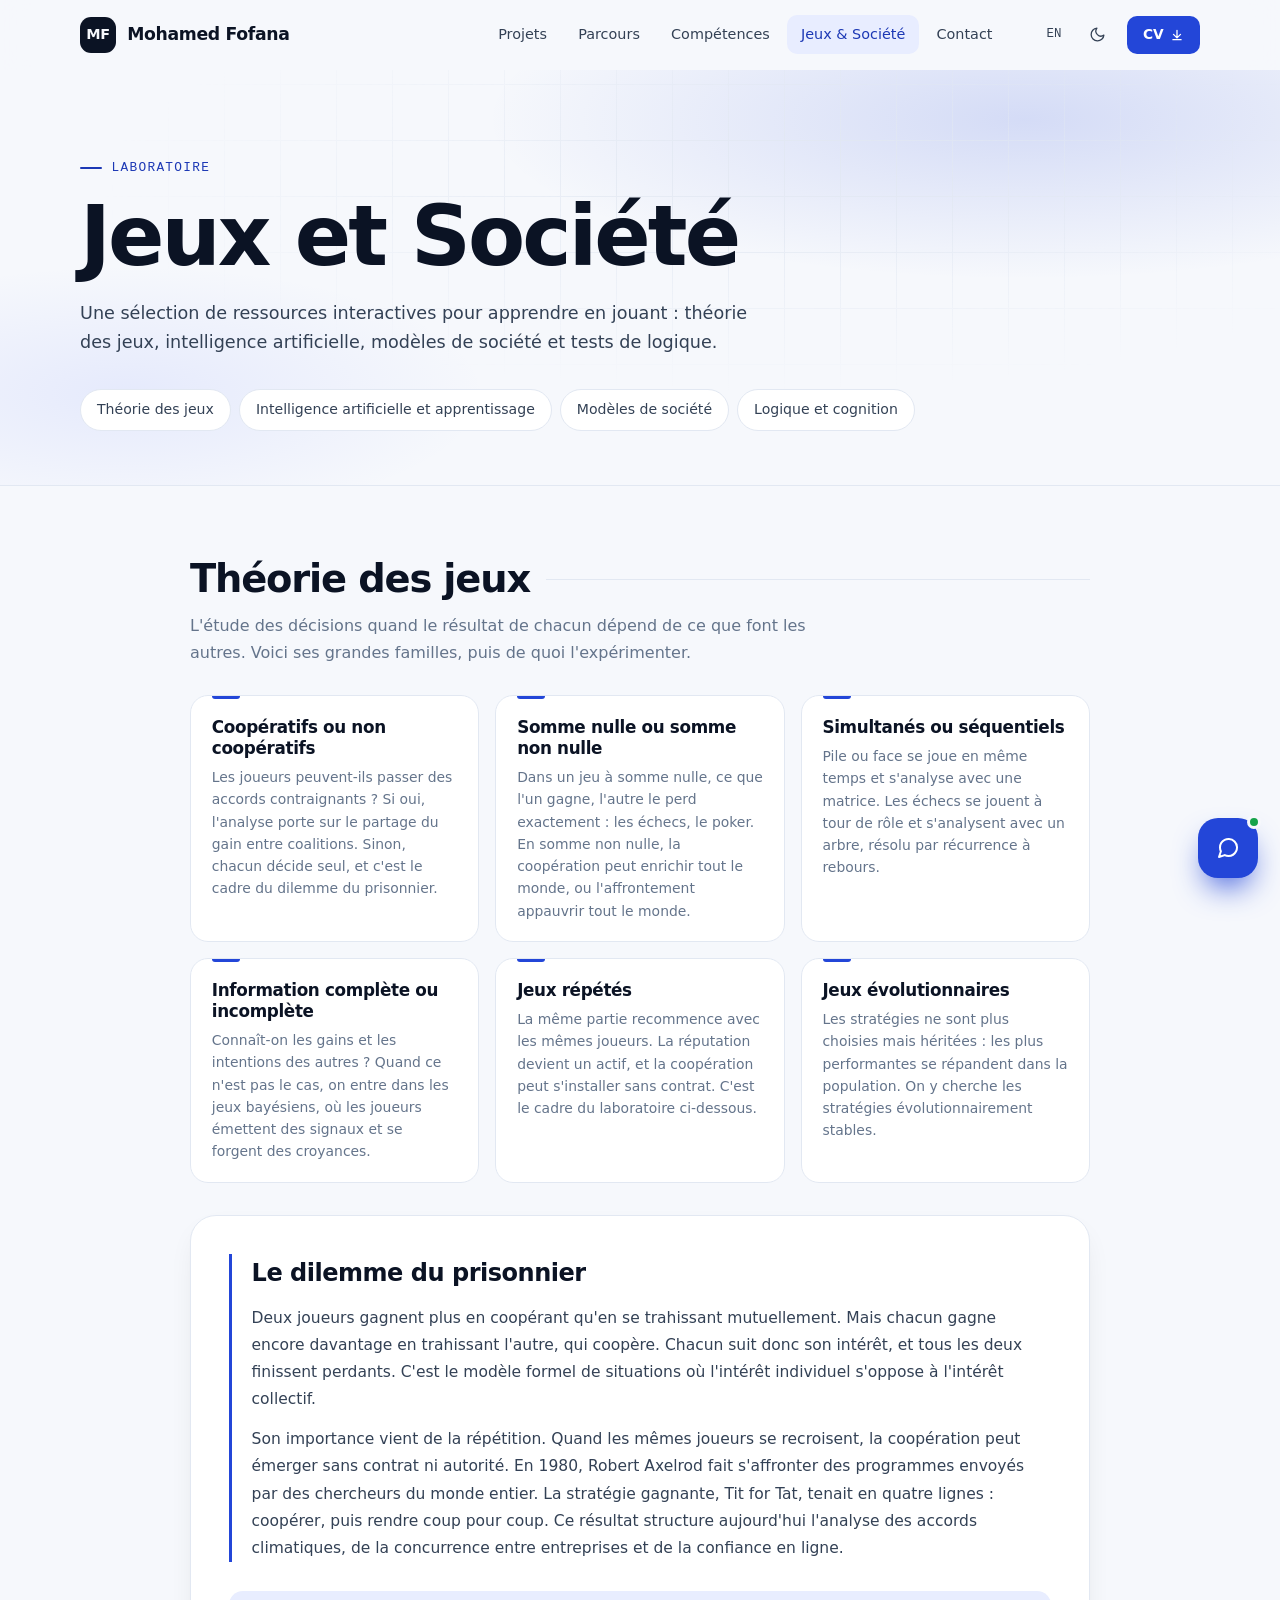
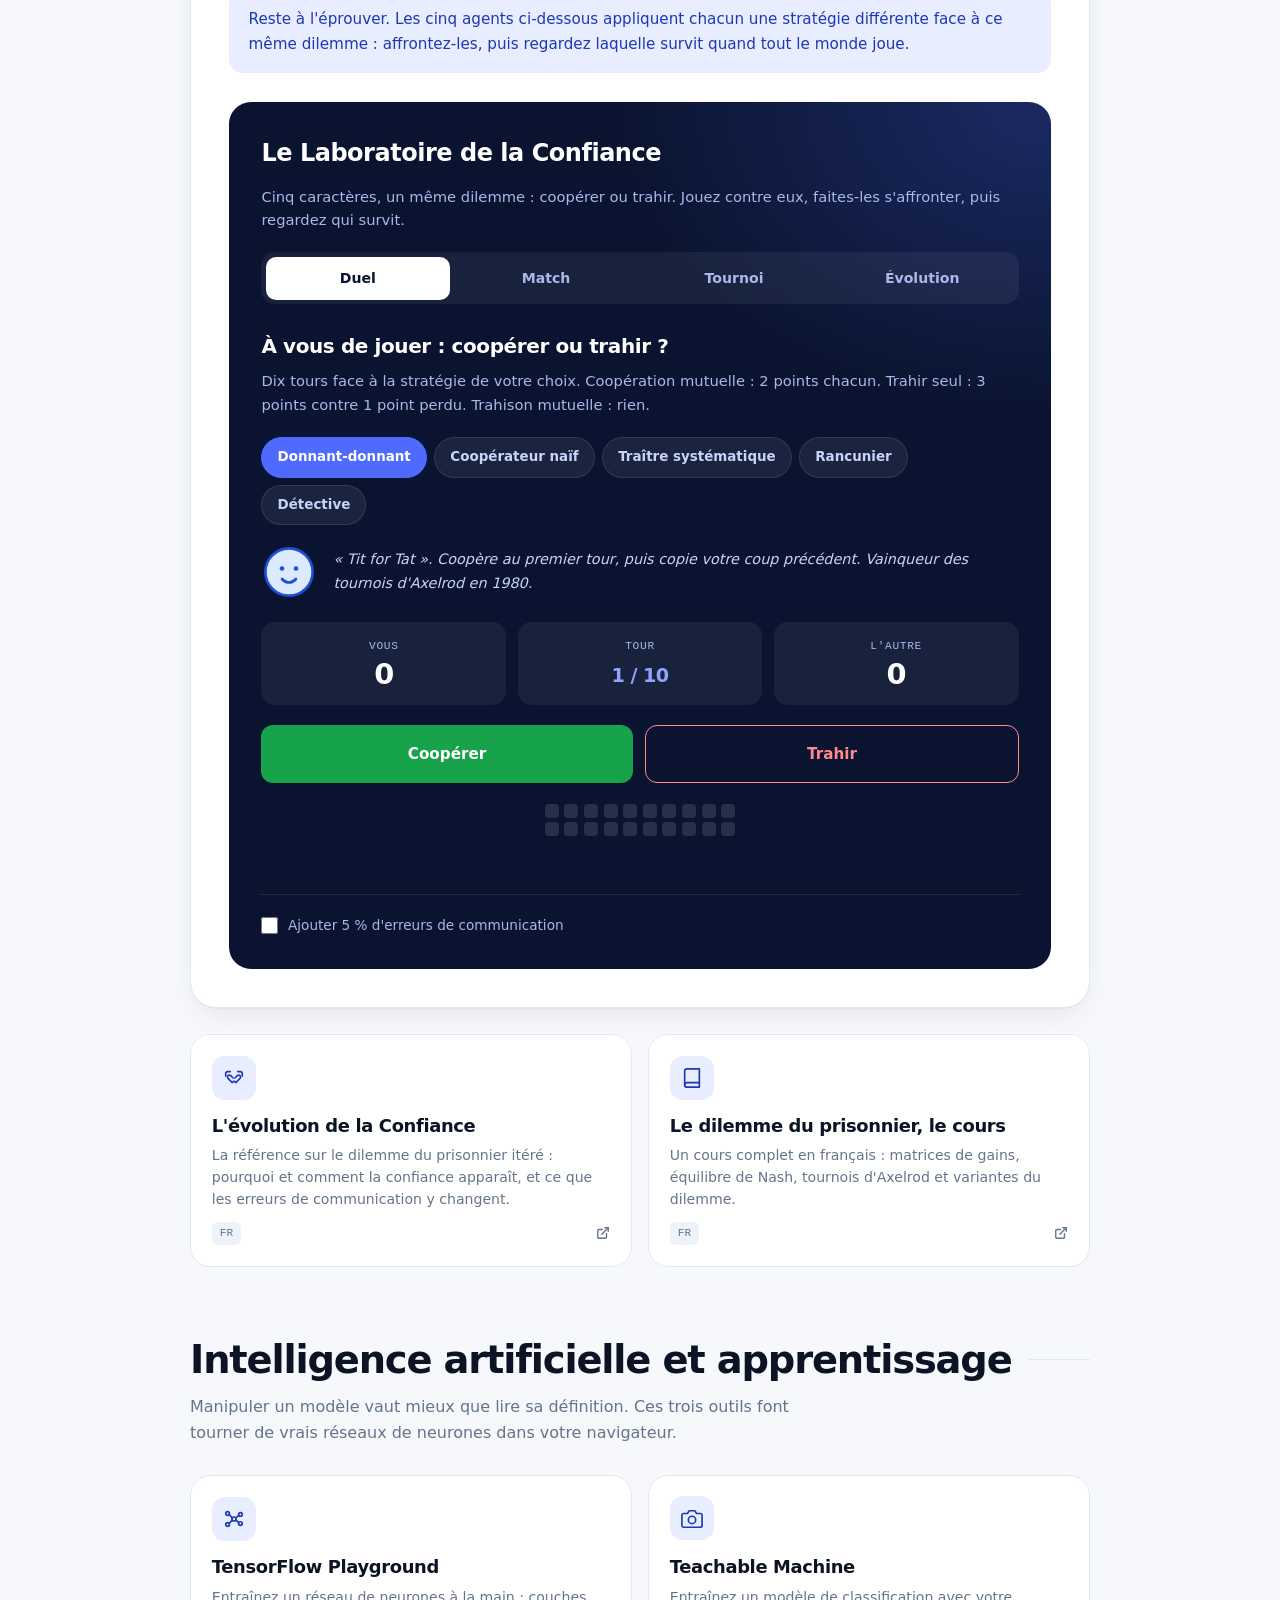
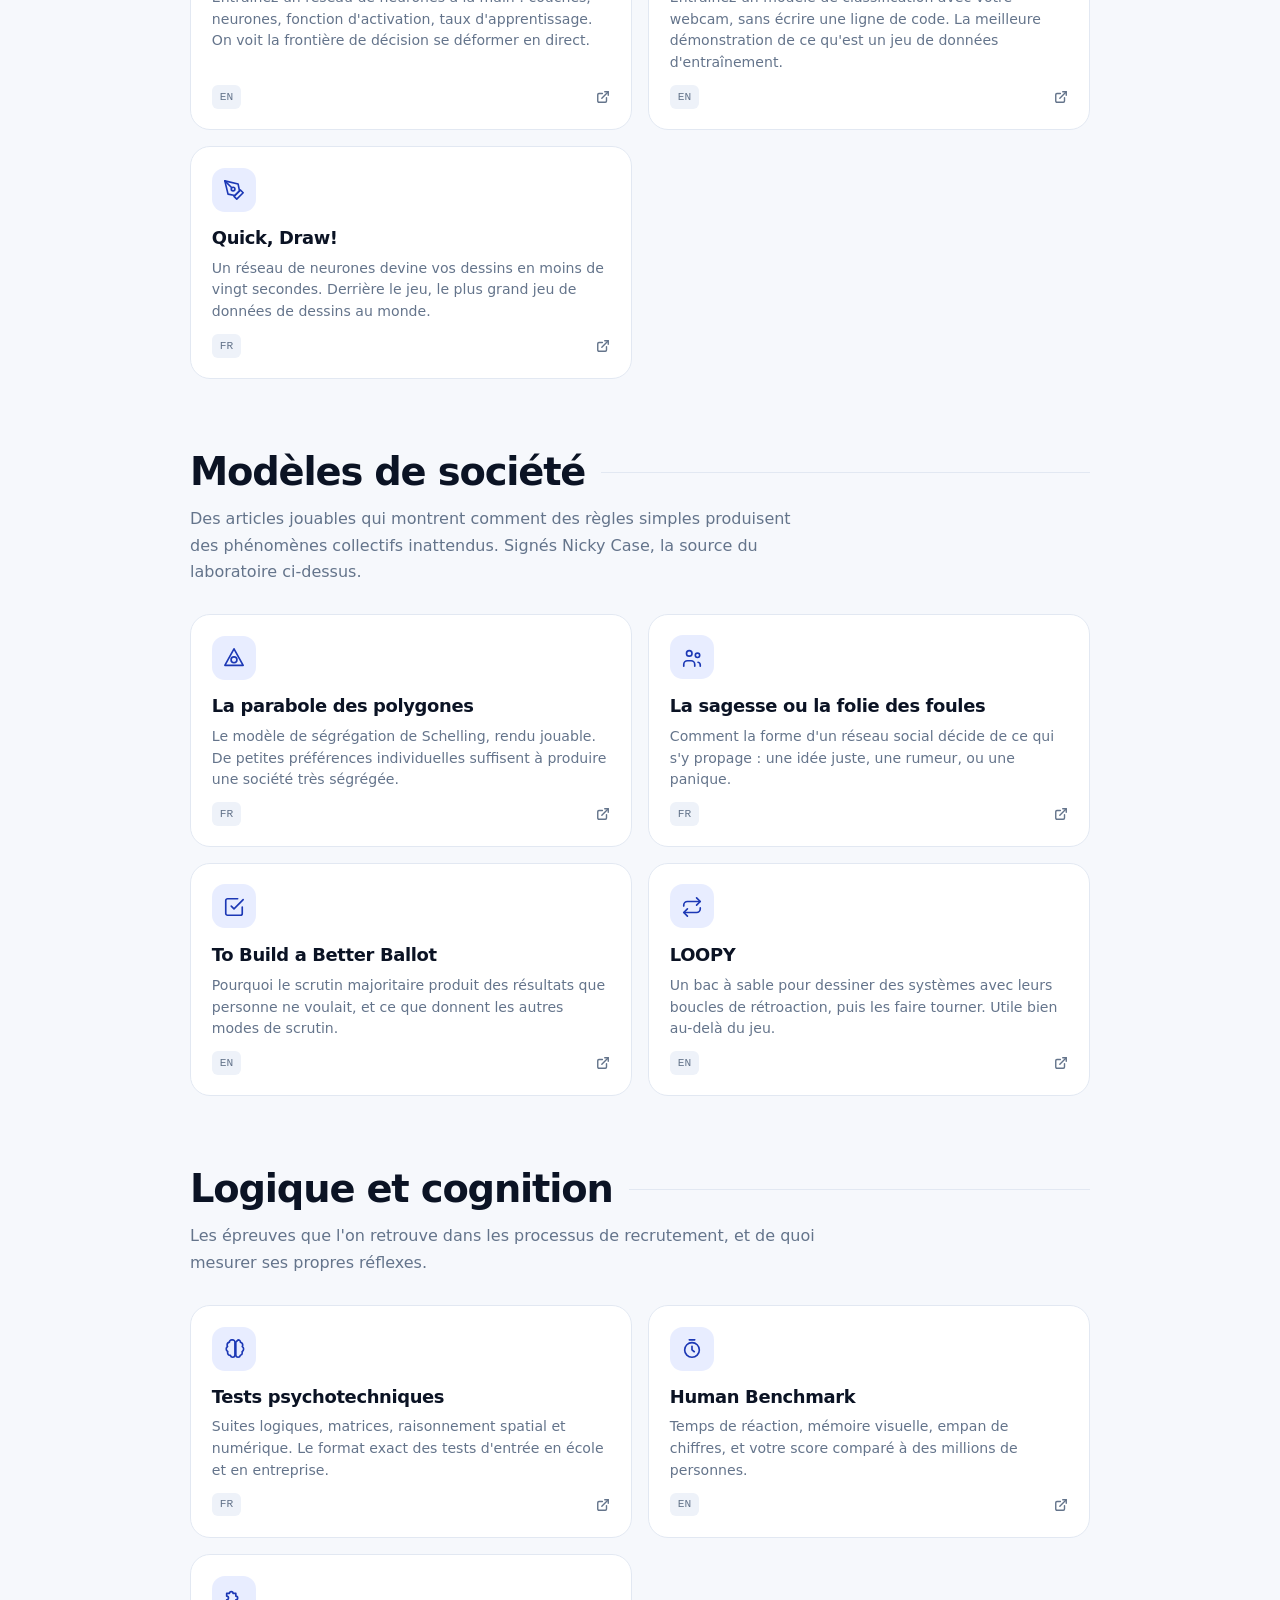
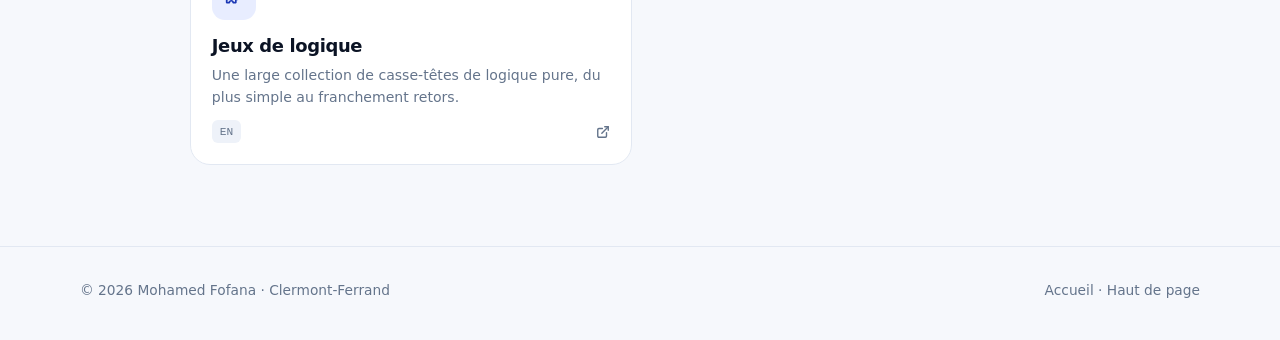
==== jeux.html @ fef28228 "Accueil : retour à la présentation précédente, alignée sur les quatre domaines du réseau" ====
<!DOCTYPE html>
<html lang="fr">
<head>
  <meta charset="UTF-8" />
  <meta name="viewport" content="width=device-width, initial-scale=1.0"/>

  <!-- Sécurité : politique déclarée ici (GitHub Pages n'envoie pas d'en-têtes). Styles en ligne autorisés
       sur cette page seulement : jeux.js dessine les barres du tournoi avec des largeurs calculées. -->
  <meta http-equiv="Content-Security-Policy" content="default-src 'self'; script-src 'self'; style-src 'self' 'unsafe-inline' https://fonts.googleapis.com; font-src https://fonts.gstatic.com; img-src 'self' data:; connect-src 'self' https://adia-backend.vercel.app; media-src 'none'; frame-src 'none'; worker-src 'none'; object-src 'none'; base-uri 'self'; form-action 'self'; upgrade-insecure-requests" />
  <meta name="referrer" content="strict-origin-when-cross-origin" />
  <script src="init.js?v=9"></script>
  <meta name="color-scheme" content="light dark" />
  <title>Jeux &amp; Société — Mohamed Fofana</title>

  <meta name="description" content="Théorie des jeux, intelligence artificielle et cognition : un laboratoire interactif et une sélection de ressources jouables, par Mohamed Fofana." />
  <link rel="canonical" href="https://mohamed-fof.github.io/jeux.html" />

  <meta property="og:type" content="website" />
  <meta property="og:url" content="https://mohamed-fof.github.io/jeux.html" />
  <meta property="og:title" content="Jeux &amp; Société — Mohamed Fofana" />
  <meta property="og:description" content="Théorie des jeux, IA et société : affrontez cinq stratégies au dilemme du prisonnier dans un laboratoire interactif." />
  <meta property="og:image" content="https://mohamed-fof.github.io/og-jeux.jpg" />
  <meta property="og:image:secure_url" content="https://mohamed-fof.github.io/og-jeux.jpg" />
  <meta property="og:image:type" content="image/jpeg" />
  <meta property="og:image:width" content="1200" />
  <meta property="og:image:height" content="630" />
  <meta property="og:image:alt" content="Jeux &amp; Société : les cinq stratégies du laboratoire et la matrice des gains du dilemme du prisonnier" />
  <meta property="og:locale" content="fr_FR" />
  <meta property="og:site_name" content="Mohamed Fofana" />
  <meta name="twitter:card" content="summary_large_image" />
  <meta name="twitter:image" content="https://mohamed-fof.github.io/og-jeux.jpg" />
  <link rel="icon" href="favicon.svg" type="image/svg+xml" />
  <link rel="apple-touch-icon" href="apple-touch-icon.png" />
  <link rel="preconnect" href="https://fonts.googleapis.com" />
  <link rel="preconnect" href="https://fonts.gstatic.com" crossorigin />
  <link rel="stylesheet" href="https://fonts.googleapis.com/css2?family=Bricolage+Grotesque:opsz,wght@12..96,400..800&amp;family=Inter:wght@400;500;600&amp;family=JetBrains+Mono:wght@400;500&amp;display=swap" />
  <link rel="stylesheet" href="site.css?v=9" />
  <link rel="stylesheet" href="jeux.css?v=9" />
</head>
<body>

  <a class="skip" href="#contenu" data-i18n="skip">Aller au contenu</a>
  <div class="progress" aria-hidden="true"><span></span></div>

  <!-- ============ EN-TÊTE (identique sur toutes les pages) ============ -->
  <header class="nav" id="nav">
    <div class="wrap nav-inner">
      <a class="brand" href="index.html#top" aria-label="Mohamed Fofana, accueil">
        <span class="brand-mark" aria-hidden="true">MF</span>
        <span class="brand-name">Mohamed Fofana</span>
      </a>
      <nav class="nav-links" id="nav-links" aria-label="Navigation principale">
        <a href="index.html#projets" data-i18n="nav_projets">Projets</a>
        <a href="index.html#parcours" data-i18n="nav_parcours">Parcours</a>
        <a href="index.html#competences" data-i18n="nav_comp">Compétences</a>
        <a href="jeux.html" class="active" aria-current="page" data-i18n="nav_jeux">Jeux &amp; Société</a>
        <a href="index.html#contact" data-i18n="nav_contact">Contact</a>
        <a class="nav-cv-mobile" href="cv.pdf" download="Mohamed_Fofana_CV.pdf" data-i18n="nav_cv">Télécharger le CV</a>
      </nav>
      <div class="nav-tools">
        <button class="tool" id="lang-toggle" type="button" aria-label="Changer de langue / Switch language"><span id="lang-label">EN</span></button>
        <button class="tool" id="theme-toggle" type="button" aria-label="Changer le thème">
          <svg id="icon-moon" width="17" height="17" viewBox="0 0 24 24" fill="none" stroke="currentColor" stroke-width="1.8" stroke-linecap="round" stroke-linejoin="round" aria-hidden="true"><path d="M21 12.8A9 9 0 1 1 11.2 3a7 7 0 0 0 9.8 9.8z"/></svg>
          <svg id="icon-sun" width="17" height="17" viewBox="0 0 24 24" fill="none" stroke="currentColor" stroke-width="1.8" stroke-linecap="round" aria-hidden="true"><circle cx="12" cy="12" r="4.2"/><path d="M12 2v2.2M12 19.8V22M4.9 4.9l1.6 1.6M17.5 17.5l1.6 1.6M2 12h2.2M19.8 12H22M4.9 19.1l1.6-1.6M17.5 6.5l1.6-1.6"/></svg>
        </button>
        <a class="nav-cv" href="cv.pdf" download="Mohamed_Fofana_CV.pdf"><span data-i18n="nav_cv_court">CV</span>
          <svg width="14" height="14" viewBox="0 0 24 24" fill="none" stroke="currentColor" stroke-width="2.2" stroke-linecap="round" stroke-linejoin="round" aria-hidden="true"><path d="M12 4v12M6 11l6 6 6-6M5 20h14"/></svg></a>
        <button class="tool menu-btn" id="menu-btn" type="button" aria-expanded="false" aria-controls="nav-links" aria-label="Menu"><span></span><span></span></button>
      </div>
    </div>
  </header>

  <main class="page-jeux" id="contenu">
    <header class="page-hero">
      <div class="hero-bg" aria-hidden="true"></div>
      <div class="wrap">
        <p class="kicker intro" data-i18n="jeux_kicker">Laboratoire</p>
        <h1 class="intro" data-i18n="jeux_title">Jeux et Société</h1>
        <p class="jeux-intro intro" data-i18n="jeux_intro">Une sélection de ressources interactives pour apprendre en jouant : théorie des jeux, intelligence artificielle, modèles de société et tests de logique.</p>
        <nav class="jeux-sommaire intro" aria-label="Sommaire">
          <a href="#fam-theorie" data-i18n="fam_tj_t">Théorie des jeux</a>
          <a href="#fam-ia" data-i18n="fam_ia_t">Intelligence artificielle et apprentissage</a>
          <a href="#fam-societe" data-i18n="fam_soc_t">Modèles de société</a>
          <a href="#fam-cognition" data-i18n="fam_cog_t">Logique et cognition</a>
        </nav>
      </div>
    </header>

    <section class="famille" id="fam-theorie">
      <h2 data-i18n="fam_tj_t">Théorie des jeux</h2>
      <p class="famille-desc" data-i18n="fam_tj_d">L'étude des décisions quand le résultat de chacun dépend de ce que font les autres. Voici ses grandes familles, puis de quoi l'expérimenter.</p>

      <div class="types-grille">
      <article class="type-jeu">
        <h4 data-i18n="t_coop_t">Coopératifs ou non coopératifs</h4>
        <p data-i18n="t_coop_d">Les joueurs peuvent-ils passer des accords contraignants ? Si oui, l'analyse porte sur le partage du gain entre coalitions. Sinon, chacun décide seul, et c'est le cadre du dilemme du prisonnier.</p>
      </article>
      <article class="type-jeu">
        <h4 data-i18n="t_somme_t">Somme nulle ou somme non nulle</h4>
        <p data-i18n="t_somme_d">Dans un jeu à somme nulle, ce que l'un gagne, l'autre le perd exactement : les échecs, le poker. En somme non nulle, la coopération peut enrichir tout le monde, ou l'affrontement appauvrir tout le monde.</p>
      </article>
      <article class="type-jeu">
        <h4 data-i18n="t_ordre_t">Simultanés ou séquentiels</h4>
        <p data-i18n="t_ordre_d">Pile ou face se joue en même temps et s'analyse avec une matrice. Les échecs se jouent à tour de rôle et s'analysent avec un arbre, résolu par récurrence à rebours.</p>
      </article>
      <article class="type-jeu">
        <h4 data-i18n="t_info_t">Information complète ou incomplète</h4>
        <p data-i18n="t_info_d">Connaît-on les gains et les intentions des autres ? Quand ce n'est pas le cas, on entre dans les jeux bayésiens, où les joueurs émettent des signaux et se forgent des croyances.</p>
      </article>
      <article class="type-jeu">
        <h4 data-i18n="t_repete_t">Jeux répétés</h4>
        <p data-i18n="t_repete_d">La même partie recommence avec les mêmes joueurs. La réputation devient un actif, et la coopération peut s'installer sans contrat. C'est le cadre du laboratoire ci-dessous.</p>
      </article>
      <article class="type-jeu">
        <h4 data-i18n="t_evo_t">Jeux évolutionnaires</h4>
        <p data-i18n="t_evo_d">Les stratégies ne sont plus choisies mais héritées : les plus performantes se répandent dans la population. On y cherche les stratégies évolutionnairement stables.</p>
      </article>
      </div>

      <div class="bloc-savoir">
  <div class="notion">
    <h3 data-i18n="notion_titre">Le dilemme du prisonnier</h3>
    <p data-i18n="notion_1">Deux joueurs gagnent plus en coopérant qu'en se trahissant mutuellement. Mais chacun gagne encore davantage en trahissant l'autre, qui coopère. Chacun suit donc son intérêt, et tous les deux finissent perdants. C'est le modèle formel de situations où l'intérêt individuel s'oppose à l'intérêt collectif.</p>
    <p data-i18n="notion_2">Son importance vient de la répétition. Quand les mêmes joueurs se recroisent, la coopération peut émerger sans contrat ni autorité. En 1980, Robert Axelrod fait s'affronter des programmes envoyés par des chercheurs du monde entier. La stratégie gagnante, Tit for Tat, tenait en quatre lignes : coopérer, puis rendre coup pour coup. Ce résultat structure aujourd'hui l'analyse des accords climatiques, de la concurrence entre entreprises et de la confiance en ligne.</p>
  </div>
      <p class="passerelle" data-i18n="passerelle">Reste à l'éprouver. Les cinq agents ci-dessous appliquent chacun une stratégie différente face à ce même dilemme : affrontez-les, puis regardez laquelle survit quand tout le monde joue.</p>
  <div class="jeu-lab">
    <div class="lab-entete">
      <h3 class="lab-nom" data-i18n="lab_nom">Le Laboratoire de la Confiance</h3>
      <p class="lab-accroche" data-i18n="lab_accroche">Cinq caractères, un même dilemme : coopérer ou trahir. Jouez contre eux, faites-les s'affronter, puis regardez qui survit.</p>
    </div>
    <div class="lab-onglets" role="tablist">
      <button type="button" class="lab-onglet actif" data-panneau="p-duel" data-i18n="ong_duel">Duel</button>
      <button type="button" class="lab-onglet" data-panneau="p-match" data-i18n="ong_match">Match</button>
      <button type="button" class="lab-onglet" data-panneau="p-tournoi" data-i18n="ong_tournoi">Tournoi</button>
      <button type="button" class="lab-onglet" data-panneau="p-evolution" data-i18n="ong_evolution">Évolution</button>
    </div>

    <!-- noms des stratégies, partagés par les trois panneaux -->
    <div class="strat-noms" hidden>
      <span data-nom="copieur" data-i18n="strat_copieur">Donnant-donnant</span>
      <span data-nom="mouton" data-i18n="strat_mouton">Coopérateur naïf</span>
      <span data-nom="tricheur" data-i18n="strat_tricheur">Traître systématique</span>
      <span data-nom="rancunier" data-i18n="strat_rancunier">Rancunier</span>
      <span data-nom="detective" data-i18n="strat_detective">Détective</span>
    </div>

    <section id="p-duel" class="lab-panneau">
      <h3 data-i18n="lab_title">À vous de jouer : coopérer ou trahir ?</h3>
      <p class="lab-sous-titre" data-i18n="lab_sous_titre">Dix tours face à la stratégie de votre choix. Coopération mutuelle : 2 points chacun. Trahir seul : 3 points contre 1 point perdu. Trahison mutuelle : rien.</p>

      <div class="lab-strats" role="group">
        <button type="button" class="strat actif" data-strat="copieur" data-i18n="strat_copieur">Donnant-donnant</button>
        <button type="button" class="strat" data-strat="mouton" data-i18n="strat_mouton">Coopérateur naïf</button>
        <button type="button" class="strat" data-strat="tricheur" data-i18n="strat_tricheur">Traître systématique</button>
        <button type="button" class="strat" data-strat="rancunier" data-i18n="strat_rancunier">Rancunier</button>
        <button type="button" class="strat" data-strat="detective" data-i18n="strat_detective">Détective</button>
      </div>
      <div class="duel-perso"><div class="agent-visage" id="visage-duel"></div><p class="strat-desc" id="strat-desc"></p></div>

      <div class="lab-scores">
        <div class="lab-score"><span data-i18n="lab_vous">Vous</span><strong id="score-moi">0</strong></div>
        <div class="lab-score lab-tour"><span data-i18n="lab_tour">Tour</span><strong id="tour">1 / 10</strong></div>
        <div class="lab-score"><span data-i18n="lab_autre">L'autre</span><strong id="score-adv">0</strong></div>
      </div>

      <div class="lab-actions">
        <button type="button" id="btn-coop" class="btn-coop" data-i18n="lab_coop">Coopérer</button>
        <button type="button" id="btn-trahir" class="btn-trahir" data-i18n="lab_trahir">Trahir</button>
      </div>

      <div class="lab-histo" id="histo" aria-hidden="true"></div>
      <p class="lab-verdict" id="verdict" role="status"></p>
      <button type="button" id="btn-rejouer" class="btn-rejouer" hidden data-i18n="lab_rejouer">Rejouer</button>
    </section>

    <section id="p-match" class="lab-panneau" hidden>
      <h3 data-i18n="match_title">Regardez-les s'affronter</h3>
      <p class="lab-sous-titre" data-i18n="match_desc">Choisissez deux caractères et suivez la partie tour par tour.</p>
      <div class="match-scene">
        <div class="match-perso">
          <div class="agent-visage" id="visage-a"></div>
          <select id="sel-a" class="match-select" aria-label="Premier joueur"></select>
          <strong class="match-score" id="match-score-a">0</strong>
        </div>
        <span class="match-vs" data-i18n="match_vs">contre</span>
        <div class="match-perso">
          <div class="agent-visage" id="visage-b"></div>
          <select id="sel-b" class="match-select" aria-label="Second joueur"></select>
          <strong class="match-score" id="match-score-b">0</strong>
        </div>
      </div>
      <div class="match-histo" id="match-histo" aria-hidden="true"></div>
      <button type="button" id="btn-match" class="btn-lancer" data-i18n="match_btn">Regarder le match</button>
      <p class="lab-verdict" id="match-note" role="status"></p>
    </section>

    <section id="p-tournoi" class="lab-panneau" hidden>
      <h3 data-i18n="tournoi_title">Qui gagne sur la durée ?</h3>
      <p class="lab-sous-titre" data-i18n="tournoi_desc">Les cinq stratégies s'affrontent toutes entre elles, dix tours par duel. Le classement révèle laquelle tient le mieux dans un monde où tout le monde joue.</p>
      <button type="button" id="btn-tournoi" class="btn-lancer" data-i18n="tournoi_btn">Lancer le tournoi</button>
      <div class="tournoi-res" id="tournoi-res"></div>
      <p class="lab-verdict" id="tournoi-note" role="status"></p>
    </section>

    <section id="p-evolution" class="lab-panneau" hidden>
      <h3 data-i18n="evo_title">Et si les meilleures se reproduisaient ?</h3>
      <p class="lab-sous-titre" data-i18n="evo_desc">Vingt-cinq joueurs, cinq de chaque stratégie. À chaque génération, les cinq derniers adoptent la stratégie des cinq premiers. Chaque colonne est une génération.</p>
      <button type="button" id="btn-evolution" class="btn-lancer" data-i18n="evo_btn">Lancer l'évolution</button>
      <div class="evo-graphe" id="evo-graphe" aria-hidden="true"></div>
      <div class="evo-legende">
        <span><i data-visage="copieur"></i><span data-i18n="strat_copieur">Donnant-donnant</span></span>
        <span><i data-visage="mouton"></i><span data-i18n="strat_mouton">Coopérateur naïf</span></span>
        <span><i data-visage="tricheur"></i><span data-i18n="strat_tricheur">Traître systématique</span></span>
        <span><i data-visage="rancunier"></i><span data-i18n="strat_rancunier">Rancunier</span></span>
        <span><i data-visage="detective"></i><span data-i18n="strat_detective">Détective</span></span>
      </div>
      <p class="lab-verdict" id="evo-note" role="status"></p>
    </section>

    <label class="lab-bruit">
      <input type="checkbox" id="bruit" />
      <span data-i18n="lab_bruit">Ajouter 5 % d'erreurs de communication</span>
    </label>
  </div>
      </div>

      <div class="jeux-liste">
        <a class="jeu-ext" href="https://ayowel.github.io/trust/" target="_blank" rel="noopener noreferrer">
          <span class="jeu-ext-icone"><svg xmlns="http://www.w3.org/2000/svg" width="22" height="22" viewBox="0 0 24 24" fill="none" stroke="currentColor" stroke-width="1.8" stroke-linecap="round" stroke-linejoin="round" aria-hidden="true"><path d="M11 12 8.5 9.5a2.1 2.1 0 0 0-3 3L10 17l2-1.5L14 17l4.5-4.5a2.1 2.1 0 0 0-3-3L13 12"/><path d="M3 10V7a2 2 0 0 1 2-2h3"/><path d="M21 10V7a2 2 0 0 0-2-2h-3"/></svg></span>
          <span class="jeu-ext-txt">
            <strong data-i18n="g_trust_t">L'évolution de la Confiance</strong>
            <span data-i18n="g_trust_d">La référence sur le dilemme du prisonnier itéré : pourquoi et comment la confiance apparaît, et ce que les erreurs de communication y changent.</span>
          </span>
          <span class="jeu-ext-meta"><span class="jeu-langue">FR</span><svg xmlns="http://www.w3.org/2000/svg" width="14" height="14" viewBox="0 0 24 24" fill="none" stroke="currentColor" stroke-width="2.4" stroke-linecap="round" stroke-linejoin="round" aria-hidden="true"><path d="M18 13v6a2 2 0 0 1-2 2H5a2 2 0 0 1-2-2V8a2 2 0 0 1 2-2h6"/><polyline points="15 3 21 3 21 9"/><line x1="10" y1="14" x2="21" y2="3"/></svg></span>
        </a>
        <a class="jeu-ext" href="https://www.apprendre-en-ligne.net/jeux/dilemme/home.html" target="_blank" rel="noopener noreferrer">
          <span class="jeu-ext-icone"><svg xmlns="http://www.w3.org/2000/svg" width="22" height="22" viewBox="0 0 24 24" fill="none" stroke="currentColor" stroke-width="1.8" stroke-linecap="round" stroke-linejoin="round" aria-hidden="true"><path d="M4 19.5A2.5 2.5 0 0 1 6.5 17H20"/><path d="M6.5 2H20v20H6.5A2.5 2.5 0 0 1 4 19.5v-15A2.5 2.5 0 0 1 6.5 2z"/></svg></span>
          <span class="jeu-ext-txt">
            <strong data-i18n="g_cours_t">Le dilemme du prisonnier, le cours</strong>
            <span data-i18n="g_cours_d">Un cours complet en français : matrices de gains, équilibre de Nash, tournois d'Axelrod et variantes du dilemme.</span>
          </span>
          <span class="jeu-ext-meta"><span class="jeu-langue">FR</span><svg xmlns="http://www.w3.org/2000/svg" width="14" height="14" viewBox="0 0 24 24" fill="none" stroke="currentColor" stroke-width="2.4" stroke-linecap="round" stroke-linejoin="round" aria-hidden="true"><path d="M18 13v6a2 2 0 0 1-2 2H5a2 2 0 0 1-2-2V8a2 2 0 0 1 2-2h6"/><polyline points="15 3 21 3 21 9"/><line x1="10" y1="14" x2="21" y2="3"/></svg></span>
        </a>
      </div>
    </section>

    <section class="famille" id="fam-ia">
      <h2 data-i18n="fam_ia_t">Intelligence artificielle et apprentissage</h2>
      <p class="famille-desc" data-i18n="fam_ia_d">Manipuler un modèle vaut mieux que lire sa définition. Ces trois outils font tourner de vrais réseaux de neurones dans votre navigateur.</p>
      <div class="jeux-liste">
        <a class="jeu-ext" href="https://playground.tensorflow.org/" target="_blank" rel="noopener noreferrer">
          <span class="jeu-ext-icone"><svg xmlns="http://www.w3.org/2000/svg" width="22" height="22" viewBox="0 0 24 24" fill="none" stroke="currentColor" stroke-width="1.8" stroke-linecap="round" stroke-linejoin="round" aria-hidden="true"><circle cx="5" cy="6" r="2"/><circle cx="5" cy="18" r="2"/><circle cx="12" cy="12" r="2.2"/><circle cx="19" cy="7" r="2"/><circle cx="19" cy="17" r="2"/><path d="M6.8 7.1 10.2 11M6.8 16.9 10.2 13M13.9 11.1 17.2 8.1M13.9 12.9 17.2 15.9"/></svg></span>
          <span class="jeu-ext-txt">
            <strong data-i18n="g_tfp_t">TensorFlow Playground</strong>
            <span data-i18n="g_tfp_d">Entraînez un réseau de neurones à la main : couches, neurones, fonction d'activation, taux d'apprentissage. On voit la frontière de décision se déformer en direct.</span>
          </span>
          <span class="jeu-ext-meta"><span class="jeu-langue">EN</span><svg xmlns="http://www.w3.org/2000/svg" width="14" height="14" viewBox="0 0 24 24" fill="none" stroke="currentColor" stroke-width="2.4" stroke-linecap="round" stroke-linejoin="round" aria-hidden="true"><path d="M18 13v6a2 2 0 0 1-2 2H5a2 2 0 0 1-2-2V8a2 2 0 0 1 2-2h6"/><polyline points="15 3 21 3 21 9"/><line x1="10" y1="14" x2="21" y2="3"/></svg></span>
        </a>
        <a class="jeu-ext" href="https://teachablemachine.withgoogle.com/" target="_blank" rel="noopener noreferrer">
          <span class="jeu-ext-icone"><svg xmlns="http://www.w3.org/2000/svg" width="22" height="22" viewBox="0 0 24 24" fill="none" stroke="currentColor" stroke-width="1.8" stroke-linecap="round" stroke-linejoin="round" aria-hidden="true"><path d="M23 19a2 2 0 0 1-2 2H3a2 2 0 0 1-2-2V8a2 2 0 0 1 2-2h4l2-3h6l2 3h4a2 2 0 0 1 2 2z"/><circle cx="12" cy="13" r="4"/></svg></span>
          <span class="jeu-ext-txt">
            <strong data-i18n="g_tm_t">Teachable Machine</strong>
            <span data-i18n="g_tm_d">Entraînez un modèle de classification avec votre webcam, sans écrire une ligne de code. La meilleure démonstration de ce qu'est un jeu de données d'entraînement.</span>
          </span>
          <span class="jeu-ext-meta"><span class="jeu-langue">EN</span><svg xmlns="http://www.w3.org/2000/svg" width="14" height="14" viewBox="0 0 24 24" fill="none" stroke="currentColor" stroke-width="2.4" stroke-linecap="round" stroke-linejoin="round" aria-hidden="true"><path d="M18 13v6a2 2 0 0 1-2 2H5a2 2 0 0 1-2-2V8a2 2 0 0 1 2-2h6"/><polyline points="15 3 21 3 21 9"/><line x1="10" y1="14" x2="21" y2="3"/></svg></span>
        </a>
        <a class="jeu-ext" href="https://quickdraw.withgoogle.com/" target="_blank" rel="noopener noreferrer">
          <span class="jeu-ext-icone"><svg xmlns="http://www.w3.org/2000/svg" width="22" height="22" viewBox="0 0 24 24" fill="none" stroke="currentColor" stroke-width="1.8" stroke-linecap="round" stroke-linejoin="round" aria-hidden="true"><path d="M12 19l7-7 3 3-7 7-3-3z"/><path d="M18 13l-1.5-7.5L2 2l3.5 14.5L13 18l5-5z"/><path d="M2 2l7.586 7.586"/><circle cx="11" cy="11" r="2"/></svg></span>
          <span class="jeu-ext-txt">
            <strong data-i18n="g_qd_t">Quick, Draw!</strong>
            <span data-i18n="g_qd_d">Un réseau de neurones devine vos dessins en moins de vingt secondes. Derrière le jeu, le plus grand jeu de données de dessins au monde.</span>
          </span>
          <span class="jeu-ext-meta"><span class="jeu-langue">FR</span><svg xmlns="http://www.w3.org/2000/svg" width="14" height="14" viewBox="0 0 24 24" fill="none" stroke="currentColor" stroke-width="2.4" stroke-linecap="round" stroke-linejoin="round" aria-hidden="true"><path d="M18 13v6a2 2 0 0 1-2 2H5a2 2 0 0 1-2-2V8a2 2 0 0 1 2-2h6"/><polyline points="15 3 21 3 21 9"/><line x1="10" y1="14" x2="21" y2="3"/></svg></span>
        </a>
      </div>
    </section>

    <section class="famille" id="fam-societe">
      <h2 data-i18n="fam_soc_t">Modèles de société</h2>
      <p class="famille-desc" data-i18n="fam_soc_d">Des articles jouables qui montrent comment des règles simples produisent des phénomènes collectifs inattendus. Signés Nicky Case, la source du laboratoire ci-dessus.</p>
      <div class="jeux-liste">
        <a class="jeu-ext" href="https://ncase.me/polygons-fr/" target="_blank" rel="noopener noreferrer">
          <span class="jeu-ext-icone"><svg xmlns="http://www.w3.org/2000/svg" width="22" height="22" viewBox="0 0 24 24" fill="none" stroke="currentColor" stroke-width="1.8" stroke-linecap="round" stroke-linejoin="round" aria-hidden="true"><polygon points="12 2 22 20 2 20"/><circle cx="12" cy="14" r="3.2"/></svg></span>
          <span class="jeu-ext-txt">
            <strong data-i18n="g_poly_t">La parabole des polygones</strong>
            <span data-i18n="g_poly_d">Le modèle de ségrégation de Schelling, rendu jouable. De petites préférences individuelles suffisent à produire une société très ségrégée.</span>
          </span>
          <span class="jeu-ext-meta"><span class="jeu-langue">FR</span><svg xmlns="http://www.w3.org/2000/svg" width="14" height="14" viewBox="0 0 24 24" fill="none" stroke="currentColor" stroke-width="2.4" stroke-linecap="round" stroke-linejoin="round" aria-hidden="true"><path d="M18 13v6a2 2 0 0 1-2 2H5a2 2 0 0 1-2-2V8a2 2 0 0 1 2-2h6"/><polyline points="15 3 21 3 21 9"/><line x1="10" y1="14" x2="21" y2="3"/></svg></span>
        </a>
        <a class="jeu-ext" href="https://ncase.me/crowds/fr.html" target="_blank" rel="noopener noreferrer">
          <span class="jeu-ext-icone"><svg xmlns="http://www.w3.org/2000/svg" width="22" height="22" viewBox="0 0 24 24" fill="none" stroke="currentColor" stroke-width="1.8" stroke-linecap="round" stroke-linejoin="round" aria-hidden="true"><circle cx="9" cy="7" r="3"/><path d="M3 21v-2a4 4 0 0 1 4-4h4a4 4 0 0 1 4 4v2"/><circle cx="18" cy="9" r="2.4"/><path d="M21 21v-1.5a3 3 0 0 0-2.4-2.9"/></svg></span>
          <span class="jeu-ext-txt">
            <strong data-i18n="g_crowds_t">La sagesse ou la folie des foules</strong>
            <span data-i18n="g_crowds_d">Comment la forme d'un réseau social décide de ce qui s'y propage : une idée juste, une rumeur, ou une panique.</span>
          </span>
          <span class="jeu-ext-meta"><span class="jeu-langue">FR</span><svg xmlns="http://www.w3.org/2000/svg" width="14" height="14" viewBox="0 0 24 24" fill="none" stroke="currentColor" stroke-width="2.4" stroke-linecap="round" stroke-linejoin="round" aria-hidden="true"><path d="M18 13v6a2 2 0 0 1-2 2H5a2 2 0 0 1-2-2V8a2 2 0 0 1 2-2h6"/><polyline points="15 3 21 3 21 9"/><line x1="10" y1="14" x2="21" y2="3"/></svg></span>
        </a>
        <a class="jeu-ext" href="https://ncase.me/ballot/" target="_blank" rel="noopener noreferrer">
          <span class="jeu-ext-icone"><svg xmlns="http://www.w3.org/2000/svg" width="22" height="22" viewBox="0 0 24 24" fill="none" stroke="currentColor" stroke-width="1.8" stroke-linecap="round" stroke-linejoin="round" aria-hidden="true"><path d="M9 11l3 3L22 4"/><path d="M21 12v7a2 2 0 0 1-2 2H5a2 2 0 0 1-2-2V5a2 2 0 0 1 2-2h11"/></svg></span>
          <span class="jeu-ext-txt">
            <strong data-i18n="g_ballot_t">To Build a Better Ballot</strong>
            <span data-i18n="g_ballot_d">Pourquoi le scrutin majoritaire produit des résultats que personne ne voulait, et ce que donnent les autres modes de scrutin.</span>
          </span>
          <span class="jeu-ext-meta"><span class="jeu-langue">EN</span><svg xmlns="http://www.w3.org/2000/svg" width="14" height="14" viewBox="0 0 24 24" fill="none" stroke="currentColor" stroke-width="2.4" stroke-linecap="round" stroke-linejoin="round" aria-hidden="true"><path d="M18 13v6a2 2 0 0 1-2 2H5a2 2 0 0 1-2-2V8a2 2 0 0 1 2-2h6"/><polyline points="15 3 21 3 21 9"/><line x1="10" y1="14" x2="21" y2="3"/></svg></span>
        </a>
        <a class="jeu-ext" href="https://ncase.me/loopy/" target="_blank" rel="noopener noreferrer">
          <span class="jeu-ext-icone"><svg xmlns="http://www.w3.org/2000/svg" width="22" height="22" viewBox="0 0 24 24" fill="none" stroke="currentColor" stroke-width="1.8" stroke-linecap="round" stroke-linejoin="round" aria-hidden="true"><path d="M17 2l4 4-4 4"/><path d="M3 11v-1a4 4 0 0 1 4-4h14"/><path d="M7 22l-4-4 4-4"/><path d="M21 13v1a4 4 0 0 1-4 4H3"/></svg></span>
          <span class="jeu-ext-txt">
            <strong data-i18n="g_loopy_t">LOOPY</strong>
            <span data-i18n="g_loopy_d">Un bac à sable pour dessiner des systèmes avec leurs boucles de rétroaction, puis les faire tourner. Utile bien au-delà du jeu.</span>
          </span>
          <span class="jeu-ext-meta"><span class="jeu-langue">EN</span><svg xmlns="http://www.w3.org/2000/svg" width="14" height="14" viewBox="0 0 24 24" fill="none" stroke="currentColor" stroke-width="2.4" stroke-linecap="round" stroke-linejoin="round" aria-hidden="true"><path d="M18 13v6a2 2 0 0 1-2 2H5a2 2 0 0 1-2-2V8a2 2 0 0 1 2-2h6"/><polyline points="15 3 21 3 21 9"/><line x1="10" y1="14" x2="21" y2="3"/></svg></span>
        </a>
      </div>
    </section>

    <section class="famille" id="fam-cognition">
      <h2 data-i18n="fam_cog_t">Logique et cognition</h2>
      <p class="famille-desc" data-i18n="fam_cog_d">Les épreuves que l'on retrouve dans les processus de recrutement, et de quoi mesurer ses propres réflexes.</p>
      <div class="jeux-liste">
        <a class="jeu-ext" href="https://kwyztek.com/categories/tests-psychotechniques" target="_blank" rel="noopener noreferrer">
          <span class="jeu-ext-icone"><svg xmlns="http://www.w3.org/2000/svg" width="22" height="22" viewBox="0 0 24 24" fill="none" stroke="currentColor" stroke-width="1.8" stroke-linecap="round" stroke-linejoin="round" aria-hidden="true"><path d="M9.5 2A2.5 2.5 0 0 0 7 4.5c-1.4.3-2.5 1.6-2.5 3.1 0 .6.2 1.2.5 1.7-.9.6-1.5 1.6-1.5 2.7 0 1.2.7 2.3 1.7 2.8-.1.3-.2.7-.2 1.1A2.9 2.9 0 0 0 8 18.9c.3 1.2 1.3 2.1 2.6 2.1 1.4 0 2.4-1 2.4-2.4V4.5A2.5 2.5 0 0 0 10.5 2z"/><path d="M14 4.5V18.6c0 1.4 1 2.4 2.4 2.4 1.3 0 2.3-.9 2.6-2.1a2.9 2.9 0 0 0 2-2.9c0-.4-.1-.8-.2-1.1 1-.5 1.7-1.6 1.7-2.8 0-1.1-.6-2.1-1.5-2.7.3-.5.5-1.1.5-1.7 0-1.5-1.1-2.8-2.5-3.1A2.5 2.5 0 0 0 16.5 2z"/></svg></span>
          <span class="jeu-ext-txt">
            <strong data-i18n="g_kwy_t">Tests psychotechniques</strong>
            <span data-i18n="g_kwy_d">Suites logiques, matrices, raisonnement spatial et numérique. Le format exact des tests d'entrée en école et en entreprise.</span>
          </span>
          <span class="jeu-ext-meta"><span class="jeu-langue">FR</span><svg xmlns="http://www.w3.org/2000/svg" width="14" height="14" viewBox="0 0 24 24" fill="none" stroke="currentColor" stroke-width="2.4" stroke-linecap="round" stroke-linejoin="round" aria-hidden="true"><path d="M18 13v6a2 2 0 0 1-2 2H5a2 2 0 0 1-2-2V8a2 2 0 0 1 2-2h6"/><polyline points="15 3 21 3 21 9"/><line x1="10" y1="14" x2="21" y2="3"/></svg></span>
        </a>
        <a class="jeu-ext" href="https://humanbenchmark.com/" target="_blank" rel="noopener noreferrer">
          <span class="jeu-ext-icone"><svg xmlns="http://www.w3.org/2000/svg" width="22" height="22" viewBox="0 0 24 24" fill="none" stroke="currentColor" stroke-width="1.8" stroke-linecap="round" stroke-linejoin="round" aria-hidden="true"><circle cx="12" cy="13" r="8"/><path d="M12 9v4l2.5 2"/><path d="M9 2h6"/></svg></span>
          <span class="jeu-ext-txt">
            <strong data-i18n="g_hb_t">Human Benchmark</strong>
            <span data-i18n="g_hb_d">Temps de réaction, mémoire visuelle, empan de chiffres, et votre score comparé à des millions de personnes.</span>
          </span>
          <span class="jeu-ext-meta"><span class="jeu-langue">EN</span><svg xmlns="http://www.w3.org/2000/svg" width="14" height="14" viewBox="0 0 24 24" fill="none" stroke="currentColor" stroke-width="2.4" stroke-linecap="round" stroke-linejoin="round" aria-hidden="true"><path d="M18 13v6a2 2 0 0 1-2 2H5a2 2 0 0 1-2-2V8a2 2 0 0 1 2-2h6"/><polyline points="15 3 21 3 21 9"/><line x1="10" y1="14" x2="21" y2="3"/></svg></span>
        </a>
        <a class="jeu-ext" href="https://www.coolmathgames.com/c/logic-games" target="_blank" rel="noopener noreferrer">
          <span class="jeu-ext-icone"><svg xmlns="http://www.w3.org/2000/svg" width="22" height="22" viewBox="0 0 24 24" fill="none" stroke="currentColor" stroke-width="1.8" stroke-linecap="round" stroke-linejoin="round" aria-hidden="true"><path d="M4 7h3a2 2 0 1 1 4 0h3v3a2 2 0 1 1 0 4v3h-3a2 2 0 1 0-4 0H4v-3a2 2 0 1 0 0-4z"/></svg></span>
          <span class="jeu-ext-txt">
            <strong data-i18n="g_cmg_t">Jeux de logique</strong>
            <span data-i18n="g_cmg_d">Une large collection de casse-têtes de logique pure, du plus simple au franchement retors.</span>
          </span>
          <span class="jeu-ext-meta"><span class="jeu-langue">EN</span><svg xmlns="http://www.w3.org/2000/svg" width="14" height="14" viewBox="0 0 24 24" fill="none" stroke="currentColor" stroke-width="2.4" stroke-linecap="round" stroke-linejoin="round" aria-hidden="true"><path d="M18 13v6a2 2 0 0 1-2 2H5a2 2 0 0 1-2-2V8a2 2 0 0 1 2-2h6"/><polyline points="15 3 21 3 21 9"/><line x1="10" y1="14" x2="21" y2="3"/></svg></span>
        </a>
      </div>
    </section>
  </main>

  <footer class="footer">
    <div class="wrap footer-inner">
      <p data-i18n="footer_main">© 2026 Mohamed Fofana · Clermont-Ferrand</p>
      <p><a href="index.html" data-i18n="nav_accueil">Accueil</a><span aria-hidden="true"> · </span><a href="#contenu" data-i18n="footer_haut">Haut de page</a></p>
    </div>
  </footer>

  <script src="chat.js?v=9"></script>
  <script src="app.js?v=9"></script>
  <script src="site.js?v=9"></script>
  <script src="jeux.js?v=9"></script>
</body>
</html>
---- site.css ----
/* =====================================================================
   Mohamed Fofana — système de design commun (accueil + Jeux & Société)
   Bleu profond, surfaces nettes, données mises en scène. Titres en Bricolage Grotesque,
   texte en Inter, chiffres et étiquettes en JetBrains Mono.
   ===================================================================== */

/* ---------- Jetons ---------- */
:root {
  --bg: #f6f8fc;
  --bg-alt: #eef2f9;
  --surface: #ffffff;
  --ink: #0b1324;
  --ink-2: #334155;
  --muted: #64748b;
  --line: #e2e8f2;
  --accent: #2346d8;
  --accent-2: #4f6bff;
  --accent-ink: #1c38b5;
  --accent-soft: #e8edff;
  --navy: #0a1430;
  --on-accent: #ffffff;
  --good: #16a34a;
  --bad: #dc2626;
  --gold: #b7791f;

  --display: 'Bricolage Grotesque', 'Inter', system-ui, sans-serif;
  --sans: 'Inter', system-ui, -apple-system, 'Segoe UI', sans-serif;
  --mono: 'JetBrains Mono', ui-monospace, 'SF Mono', Menlo, monospace;

  --wrap: 1200px;
  --gutter: clamp(1.25rem, 4vw, 2.5rem);
  --nav-h: 70px;
  --r: 18px;
  --shadow: 0 1px 2px rgba(11, 19, 36, .04), 0 12px 32px -12px rgba(11, 19, 36, .12);
  --shadow-lg: 0 2px 4px rgba(11, 19, 36, .04), 0 30px 60px -20px rgba(35, 70, 216, .28);
  --ease: cubic-bezier(.22, .61, .36, 1);
  --ease-out: cubic-bezier(.16, 1, .3, 1);
  --spring: cubic-bezier(.34, 1.56, .64, 1);
  color-scheme: light;
}

[data-theme="dark"] {
  --bg: #070b16;
  --bg-alt: #0b1122;
  --surface: #0f172b;
  --ink: #e8ecf5;
  --ink-2: #c3cad9;
  --muted: #8a94aa;
  --line: #1c2741;
  --accent: #6e8bff;
  --accent-2: #8ea4ff;
  --accent-ink: #a6b7ff;
  --accent-soft: #141f45;
  --navy: #0d1838;
  --on-accent: #070b16;
  --good: #34d399;
  --bad: #f87171;
  --gold: #f0b54a;
  --shadow: 0 1px 2px rgba(0, 0, 0, .3), 0 14px 34px -14px rgba(0, 0, 0, .6);
  --shadow-lg: 0 2px 4px rgba(0, 0, 0, .3), 0 30px 70px -20px rgba(110, 139, 255, .25);
  color-scheme: dark;
}

/* ---------- Base ---------- */
*, *::before, *::after { box-sizing: border-box; margin: 0; padding: 0; }
html { -webkit-text-size-adjust: 100%; scroll-behavior: smooth; scroll-padding-top: calc(var(--nav-h) + 16px); }
body {
  background: var(--bg); color: var(--ink);
  font-family: var(--sans); font-size: 1rem; line-height: 1.65;
  -webkit-font-smoothing: antialiased; text-rendering: optimizeLegibility;
  overflow-x: hidden;
  transition: background-color .4s var(--ease), color .4s var(--ease);
}
img, svg { display: block; max-width: 100%; }
a { color: inherit; text-decoration: none; }
button { font: inherit; color: inherit; background: none; border: 0; cursor: pointer; text-align: inherit; }
ul, ol { list-style: none; }
strong { font-weight: 600; color: var(--ink); }
::selection { background: var(--accent); color: var(--on-accent); }
:focus-visible { outline: 2px solid var(--accent); outline-offset: 3px; border-radius: 6px; }
[hidden] { display: none !important; }

.wrap { width: 100%; max-width: var(--wrap); margin: 0 auto; padding: 0 var(--gutter); }
.mono { font-family: var(--mono); letter-spacing: -.01em; }
.accent { color: var(--accent); }

.skip { position: fixed; left: 1rem; top: -4rem; z-index: 300; background: var(--accent); color: var(--on-accent); padding: .6rem 1rem; border-radius: 8px; transition: top .2s; }
.skip:focus { top: 1rem; }

.progress { position: fixed; inset: 0 0 auto 0; height: 3px; z-index: 200; pointer-events: none; }
.progress span { display: block; height: 100%; background: linear-gradient(90deg, var(--accent), var(--accent-2)); transform-origin: 0 50%; transform: scaleX(0); }

.link {
  font-size: .92rem; font-weight: 600; color: var(--accent-ink);
  background-image: linear-gradient(currentColor, currentColor);
  background-size: 0% 1.5px; background-position: 0 100%; background-repeat: no-repeat;
  transition: background-size .35s var(--ease);
}
.link:hover { background-size: 100% 1.5px; }

/* ---------- Boutons ---------- */
.btn {
  position: relative; display: inline-flex; align-items: center; justify-content: center; gap: .55rem;
  padding: .9rem 1.4rem; border-radius: 12px; overflow: hidden; isolation: isolate;
  font-size: .95rem; font-weight: 600; line-height: 1; white-space: nowrap;
  border: 1.5px solid transparent;
  transition: transform .3s var(--ease-out), box-shadow .3s var(--ease), background-color .25s, color .25s, border-color .25s;
}
.btn svg { transition: transform .35s var(--ease-out); }
.btn:hover { transform: translateY(-2px); }
.btn:active { transform: translateY(0) scale(.98); }
.btn-solid { background: var(--accent); color: var(--on-accent); box-shadow: 0 10px 24px -10px var(--accent); }
.btn-solid::before {
  content: ''; position: absolute; inset: 0; z-index: -1;
  background: linear-gradient(110deg, transparent 30%, rgba(255, 255, 255, .28) 50%, transparent 70%);
  transform: translateX(-120%); transition: transform .7s var(--ease);
}
.btn-solid:hover { box-shadow: 0 16px 32px -12px var(--accent); }
.btn-solid:hover::before { transform: translateX(120%); }
.btn-solid:hover svg { transform: translateX(3px); }
.btn-ghost { border-color: var(--line); background: var(--surface); color: var(--ink); }
.btn-ghost:hover { border-color: var(--accent); color: var(--accent-ink); }
.btn-white { background: #fff; color: #0a1430; }
.btn-white:hover svg { transform: translateX(3px); }
.btn-sm { padding: .72rem 1.1rem; font-size: .88rem; border-radius: 10px; }
.feature-links .btn-solid:hover svg { transform: translate(2px, -2px); }

/* ---------- Pastilles ---------- */
.pill {
  display: inline-flex; align-items: center; gap: .45rem;
  padding: .3rem .7rem; border-radius: 999px;
  font-size: .76rem; font-weight: 600; line-height: 1.2;
  background: var(--accent-soft); color: var(--accent-ink);
}
.pill-muted { background: var(--bg-alt); color: var(--muted); font-family: var(--mono); font-weight: 500; }
.pill-live { background: color-mix(in srgb, var(--good) 14%, transparent); color: var(--good); }
.pill-gold { background: color-mix(in srgb, var(--gold) 16%, transparent); color: var(--gold); }
.dot { position: relative; width: 8px; height: 8px; border-radius: 50%; background: currentColor; flex: none; }
.dot::after { content: ''; position: absolute; inset: -4px; border-radius: 50%; border: 1.5px solid currentColor; opacity: 0; animation: pouls 2.2s var(--ease) infinite; }
@keyframes pouls { 0% { transform: scale(.5); opacity: .9; } 100% { transform: scale(1.8); opacity: 0; } }

/* ---------- Navigation ---------- */
.nav {
  position: sticky; top: 0; z-index: 100; height: var(--nav-h);
  background: color-mix(in srgb, var(--bg) 78%, transparent);
  -webkit-backdrop-filter: saturate(160%) blur(14px); backdrop-filter: saturate(160%) blur(14px);
  border-bottom: 1px solid transparent;
  transition: transform .45s var(--ease), border-color .3s, background-color .4s;
}
.nav.scrolled { border-bottom-color: var(--line); }
.nav.hidden { transform: translateY(-100%); }
.nav-inner { height: 100%; display: flex; align-items: center; gap: 1.5rem; }
.brand { display: flex; align-items: center; gap: .7rem; margin-right: auto; }
.brand-mark {
  width: 36px; height: 36px; display: grid; place-items: center; border-radius: 11px;
  background: var(--ink); color: var(--bg);
  font-family: var(--display); font-weight: 700; font-size: .9rem; letter-spacing: -.02em;
  transition: transform .5s var(--spring), background-color .3s;
}
.brand:hover .brand-mark { transform: rotate(-8deg) scale(1.06); background: var(--accent); }
.brand-name { font-family: var(--display); font-weight: 600; font-size: 1.08rem; letter-spacing: -.02em; }

.nav-links { display: flex; align-items: center; gap: .25rem; padding: .3rem; border-radius: 14px; }
.nav-links a {
  position: relative; padding: .5rem .85rem; border-radius: 10px;
  font-size: .9rem; font-weight: 500; color: var(--ink-2);
  transition: color .2s, background-color .25s;
}
.nav-links a:hover { color: var(--ink); background: var(--bg-alt); }
.nav-links a.active { color: var(--accent-ink); background: var(--accent-soft); }
.nav-cv-mobile { display: none; }
.nav-tools { display: flex; align-items: center; gap: .35rem; }
.tool {
  height: 38px; min-width: 38px; padding: 0 .55rem; border-radius: 10px;
  display: inline-grid; place-items: center;
  font-family: var(--mono); font-size: .78rem; font-weight: 500; color: var(--ink-2);
  transition: background-color .2s, color .2s, transform .3s var(--spring);
}
.tool:hover { background: var(--bg-alt); color: var(--ink); }
#theme-toggle:hover svg { transform: rotate(-20deg); }
#theme-toggle svg { transition: transform .4s var(--spring); }
#icon-sun { display: none; }
[data-theme="dark"] #icon-sun { display: block; }
[data-theme="dark"] #icon-moon { display: none; }
.nav-cv {
  display: inline-flex; align-items: center; gap: .4rem; margin-left: .3rem;
  height: 38px; padding: 0 1rem; border-radius: 10px;
  background: var(--accent); color: var(--on-accent); font-size: .86rem; font-weight: 600;
  transition: transform .3s var(--ease-out), box-shadow .3s;
}
.nav-cv:hover { transform: translateY(-1px); box-shadow: 0 10px 20px -10px var(--accent); }
.menu-btn { display: none; }

/* ---------- Sections ---------- */
.section { padding: clamp(5rem, 11vh, 8rem) 0; position: relative; }
.section-tight { padding-top: 0; }
.section-alt { background: var(--bg-alt); }
.section-head { max-width: 760px; margin-bottom: clamp(2.5rem, 6vh, 3.5rem); }
.kicker {
  display: inline-flex; align-items: center; gap: .6rem; margin-bottom: 1rem;
  font-family: var(--mono); font-size: .8rem; font-weight: 500; color: var(--accent-ink);
  text-transform: uppercase; letter-spacing: .1em;
}
.kicker::before { content: ''; width: 22px; height: 2px; border-radius: 2px; background: currentColor; }
.kicker-light { color: #a9bbff; }
.section-head h2, .contact-card h2, .mf h2, .page-hero h1 {
  font-family: var(--display); font-weight: 700; letter-spacing: -.035em; line-height: 1.02;
  font-size: clamp(2.2rem, 5vw, 3.6rem);
}
.section-head p { margin-top: 1rem; color: var(--muted); font-size: 1.08rem; max-width: 60ch; }

/* ---------- Accueil ---------- */
.hero { position: relative; padding: clamp(2.5rem, 8vh, 5rem) 0 0; overflow: hidden; }
.hero-bg {
  position: absolute; inset: -10% 0 0 0; z-index: -1; pointer-events: none;
  background:
    radial-gradient(60% 50% at 80% 20%, color-mix(in srgb, var(--accent) 16%, transparent), transparent 70%),
    radial-gradient(40% 40% at 10% 80%, color-mix(in srgb, var(--accent-2) 10%, transparent), transparent 70%);
}
.hero-bg::after {
  content: ''; position: absolute; inset: 0;
  background-image:
    linear-gradient(var(--line) 1px, transparent 1px),
    linear-gradient(90deg, var(--line) 1px, transparent 1px);
  background-size: 56px 56px;
  -webkit-mask-image: radial-gradient(70% 60% at 60% 35%, #000 20%, transparent 75%);
  mask-image: radial-gradient(70% 60% at 60% 35%, #000 20%, transparent 75%);
  opacity: .7;
}
.hero-grid { display: grid; grid-template-columns: minmax(0, .92fr) minmax(0, 1.2fr); gap: clamp(2rem, 6vw, 5rem); align-items: center; }
.badge {
  display: inline-flex; align-items: center; gap: .6rem; margin-bottom: 1.6rem;
  padding: .45rem .9rem .45rem .75rem; border-radius: 999px;
  background: var(--surface); border: 1px solid var(--line); box-shadow: var(--shadow);
  font-size: .86rem; color: var(--ink-2);
}
.badge .dot { color: var(--good); }
.hero h1 {
  font-family: var(--display); font-weight: 700;
  font-size: clamp(2.6rem, 5vw, 4.2rem); line-height: 1; letter-spacing: -.045em;
}
.hero h1 .accent {
  display: inline-block;
  background: linear-gradient(100deg, var(--accent) 10%, var(--accent-2) 90%);
  -webkit-background-clip: text; background-clip: text; color: transparent;
}
.hero-lead { margin-top: 1.6rem; max-width: 52ch; font-size: clamp(1.02rem, 1.4vw, 1.15rem); color: var(--ink-2); }
.hero-actions { display: flex; flex-wrap: wrap; gap: .8rem; margin-top: 2.2rem; }
.socials { display: flex; flex-wrap: wrap; gap: .5rem; margin-top: 2rem; }
.socials a {
  display: inline-flex; align-items: center; gap: .5rem; padding: .5rem .85rem; border-radius: 10px;
  font-size: .86rem; font-weight: 500; color: var(--muted);
  transition: color .2s, background-color .2s, transform .3s var(--spring);
}
.socials a:hover { color: var(--ink); background: var(--surface); transform: translateY(-2px); }

.hero-visual { position: relative; justify-self: end; width: 100%; max-width: 780px; margin-right: -2.5rem; }
.nn { width: 100%; height: auto; overflow: visible; }
.nn-edges line { stroke: color-mix(in srgb, var(--accent) 22%, var(--line)); stroke-width: 1.2; }
.nn-node { fill: var(--surface); stroke: var(--accent); stroke-width: 2; transform-box: fill-box; transform-origin: center; transition: fill .35s var(--ease), scale .35s var(--spring); }
.nn-in { fill: var(--accent); }
.nn-out { stroke-width: 3; }
.nn-node.on { fill: var(--accent-2); scale: 1.35; }
.nn-out.on { scale: 1.25; }
.nn-label { font-family: var(--sans); font-size: 19px; font-weight: 600; fill: var(--ink-2); }
.nn-label-out { font-family: var(--display); font-size: 24px; font-weight: 700; letter-spacing: -.02em; fill: var(--ink); transition: fill .35s; }
.nn-label-out.on { fill: var(--accent); }
.nn-halo { transform-box: fill-box; transform-origin: center; animation: respire 4.5s ease-in-out infinite; }
.nn-ring { fill: none; stroke: var(--accent); stroke-width: 2.5; stroke-dasharray: 5 9; transform-box: fill-box; transform-origin: center; animation: tourne 28s linear infinite; }
.nn-ring.on { stroke: var(--accent-2); }
.nn-cap { font-family: var(--display); font-size: 18px; font-weight: 700; letter-spacing: -.02em; fill: var(--ink); }
.nn-cap2 { font-family: var(--mono); font-size: 13px; letter-spacing: .12em; text-transform: uppercase; fill: var(--muted); }
.nn-pulses circle { fill: var(--accent-2); filter: drop-shadow(0 0 5px var(--accent-2)); }
@keyframes respire { 0%, 100% { scale: .85; opacity: .7; } 50% { scale: 1.08; opacity: 1; } }
@keyframes tourne { to { rotate: 360deg; } }

.marquee {
  margin-top: clamp(3rem, 8vh, 5rem); padding: 1.3rem 0; overflow: hidden;
  border-block: 1px solid var(--line); background: var(--surface);
  -webkit-mask-image: linear-gradient(90deg, transparent, #000 10%, #000 90%, transparent);
  mask-image: linear-gradient(90deg, transparent, #000 10%, #000 90%, transparent);
}
.marquee-track { display: flex; width: max-content; animation: defile 38s linear infinite; }
.marquee:hover .marquee-track { animation-play-state: paused; }
.marquee ul { display: flex; flex: none; }
.marquee li {
  display: flex; align-items: center; gap: 2.4rem; padding-right: 2.4rem;
  font-family: var(--display); font-size: 1.25rem; font-weight: 600; letter-spacing: -.02em; color: var(--muted);
  white-space: nowrap;
}
.marquee li::after { content: ''; width: 6px; height: 6px; border-radius: 50%; background: var(--accent); opacity: .6; }
@keyframes defile { to { transform: translateX(-50%); } }

/* ---------- Projets phares ---------- */
.feature-grid { display: grid; grid-template-columns: repeat(2, minmax(0, 1fr)); gap: 1.6rem; }
.feature {
  display: flex; flex-direction: column; overflow: hidden;
  background: var(--surface); border: 1px solid var(--line); border-radius: 24px; box-shadow: var(--shadow);
  transition: transform .5s var(--ease-out), box-shadow .5s var(--ease-out), border-color .3s;
}
.feature:hover { transform: translateY(-6px); box-shadow: var(--shadow-lg); border-color: color-mix(in srgb, var(--accent) 35%, var(--line)); }
.feature-visual {
  position: relative; margin: .6rem .6rem 0; padding: 0 1.2rem 1.2rem; border-radius: 18px;
  background:
    radial-gradient(100% 80% at 100% 0%, color-mix(in srgb, var(--accent) 22%, transparent), transparent 60%),
    var(--navy);
  color: #dfe6ff; overflow: hidden;
}
.viz-bar { display: flex; align-items: center; gap: .8rem; padding: .9rem 0 .7rem; font-size: .74rem; color: #9fb0e8; }
.viz-dots { display: flex; gap: 5px; }
.viz-dots i { width: 9px; height: 9px; border-radius: 50%; background: rgba(255, 255, 255, .18); }
.viz-dots i:first-child { background: #ff6b6b; } .viz-dots i:nth-child(2) { background: #ffc94d; } .viz-dots i:nth-child(3) { background: #4ade80; }

/* Courbe ROC interactive */
.roc { width: 100%; max-width: 300px; margin: 0 auto; overflow: visible; }
.roc-grid line { stroke: rgba(160, 180, 255, .12); stroke-width: 1; }
.roc-diag { stroke: rgba(200, 210, 255, .35); stroke-width: 1; stroke-dasharray: 4 5; }
.roc-area { fill: rgba(110, 139, 255, .16); }
.roc-line { fill: none; stroke: #8ea4ff; stroke-width: 3; stroke-linecap: round; stroke-linejoin: round; filter: drop-shadow(0 0 6px rgba(110, 139, 255, .6)); }
.roc-guide { stroke: rgba(255, 255, 255, .35); stroke-width: 1; stroke-dasharray: 2 3; }
#roc-dot { fill: #fff; stroke: #4f6bff; stroke-width: 3; }
.roc-auc { font-family: var(--mono); font-size: 13px; fill: #fff; font-weight: 500; }
.roc-ctrl { display: grid; gap: .55rem; margin-top: .4rem; }
.roc-ctrl label { font-size: .72rem; color: #9fb0e8; }
.roc-ctrl input[type="range"] {
  -webkit-appearance: none; appearance: none; width: 100%; height: 6px; border-radius: 6px; cursor: pointer;
  background: linear-gradient(90deg, #4f6bff var(--p, 50%), rgba(255, 255, 255, .15) var(--p, 50%));
}
.roc-ctrl input[type="range"]::-webkit-slider-thumb { -webkit-appearance: none; width: 20px; height: 20px; border-radius: 50%; background: #fff; border: 4px solid #4f6bff; box-shadow: 0 0 0 6px rgba(79, 107, 255, .25); transition: transform .2s var(--spring); }
.roc-ctrl input[type="range"]::-webkit-slider-thumb:hover { transform: scale(1.15); }
.roc-ctrl input[type="range"]::-moz-range-thumb { width: 14px; height: 14px; border-radius: 50%; background: #fff; border: 4px solid #4f6bff; }
.roc-read { display: grid; grid-template-columns: 1fr 1fr; gap: .6rem; margin-top: .3rem; }
.roc-read div { padding: .6rem .8rem; border-radius: 12px; background: rgba(255, 255, 255, .06); display: flex; flex-direction: column; }
.roc-read strong { color: #fff; font-family: var(--display); font-size: 1.4rem; letter-spacing: -.03em; line-height: 1.1; font-variant-numeric: tabular-nums; }
.roc-read span { font-size: .72rem; color: #9fb0e8; }

/* Mini tableau de bord Olist */
.kpis { display: grid; grid-template-columns: 1fr 1fr; gap: .6rem; }
.kpi { padding: .85rem .9rem; border-radius: 14px; background: rgba(255, 255, 255, .06); border: 1px solid rgba(255, 255, 255, .06); display: flex; flex-direction: column; gap: .15rem; }
.kpi > span { font-size: .72rem; color: #9fb0e8; }
.kpi strong { color: #fff; font-family: var(--display); font-size: 1.45rem; font-weight: 700; letter-spacing: -.03em; line-height: 1.1; white-space: nowrap; font-variant-numeric: tabular-nums; }
.dash-chart { margin-top: .9rem; padding: .9rem; border-radius: 14px; background: rgba(255, 255, 255, .06); }
.dash-q { font-size: .72rem; color: #9fb0e8; margin-bottom: .7rem; }
.hbar { display: grid; grid-template-columns: 8.5rem 1fr 3.4rem; align-items: center; gap: .7rem; font-size: .8rem; color: #dfe6ff; }
.hbar + .hbar { margin-top: .55rem; }
.hbar strong { color: #fff; font-family: var(--mono); font-size: .82rem; text-align: right; }
.hbar-track { height: 10px; border-radius: 6px; background: rgba(255, 255, 255, .08); overflow: hidden; }
.hbar-fill { display: block; height: 100%; border-radius: 6px; transform-origin: 0 50%; }
.hbar-a { width: 13%; background: #94a3b8; }
.hbar-b { width: 86%; background: linear-gradient(90deg, #4f6bff, #8ea4ff); }

.feature-body { padding: 1.6rem 1.7rem 1.8rem; display: flex; flex-direction: column; flex: 1; }
.feature-tags { display: flex; flex-wrap: wrap; gap: .45rem; margin-bottom: 1rem; }
.feature h3 { font-family: var(--display); font-size: clamp(1.5rem, 2.4vw, 1.9rem); font-weight: 700; letter-spacing: -.03em; line-height: 1.1; margin-bottom: .7rem; }
.feature-body > p:not(.stack) { color: var(--ink-2); font-size: .97rem; }
.stack { margin-top: 1rem; font-size: .78rem; color: var(--muted); }
.feature-links { display: flex; flex-wrap: wrap; align-items: center; gap: .8rem 1.4rem; margin-top: auto; padding-top: 1.4rem; }

/* Autres projets */
.mini-grid { display: grid; grid-template-columns: repeat(4, minmax(0, 1fr)); gap: 1.1rem; margin-top: 1.6rem; }
.mini {
  position: relative; display: flex; flex-direction: column; gap: .5rem; width: 100%;
  padding: 1.4rem; border-radius: 20px; background: var(--surface); border: 1px solid var(--line);
  transition: transform .45s var(--ease-out), box-shadow .45s var(--ease-out), border-color .3s;
}
.mini:hover { transform: translateY(-5px); box-shadow: var(--shadow-lg); border-color: color-mix(in srgb, var(--accent) 35%, var(--line)); }
.mini-icon { width: 44px; height: 44px; border-radius: 13px; display: grid; place-items: center; margin-bottom: .4rem; background: var(--accent-soft); color: var(--accent-ink); transition: transform .5s var(--spring), background-color .3s, color .3s; }
.mini:hover .mini-icon { transform: rotate(-8deg) scale(1.08); background: var(--accent); color: var(--on-accent); }
.mini h4 { font-family: var(--display); font-size: 1.12rem; font-weight: 700; letter-spacing: -.02em; line-height: 1.2; }
.mini p { font-size: .87rem; color: var(--muted); line-height: 1.55; }
.mini-foot { display: flex; justify-content: space-between; align-items: center; margin-top: auto; padding-top: .8rem; font-size: .74rem; color: var(--muted); }
.arrow { font-size: 1.1rem; color: var(--accent-ink); transition: transform .35s var(--ease-out); }
.mini:hover .arrow { transform: translate(3px, -3px); }

/* ---------- Bandeau chiffres ---------- */
.numbers { background: var(--navy); color: #dfe6ff; padding: clamp(3rem, 8vh, 4.5rem) 0; position: relative; overflow: hidden; }
.numbers::before { content: ''; position: absolute; inset: 0; background: radial-gradient(50% 120% at 50% 0%, rgba(79, 107, 255, .3), transparent 70%); pointer-events: none; }
.numbers-grid { position: relative; display: grid; grid-template-columns: repeat(4, 1fr); gap: 2rem; }
.numbers-grid > div { display: flex; flex-direction: column; gap: .4rem; }
.numbers-grid strong { color: #fff; font-family: var(--display); font-size: clamp(2.4rem, 5vw, 3.6rem); font-weight: 700; letter-spacing: -.04em; line-height: 1; font-variant-numeric: tabular-nums; }
.numbers-grid > div > span { font-size: .92rem; color: #9fb0e8; max-width: 22ch; }

/* ---------- Parcours ---------- */
.tabs { position: relative; display: inline-flex; padding: .35rem; border-radius: 14px; background: var(--bg-alt); border: 1px solid var(--line); margin-bottom: 2.5rem; }
.tab { position: relative; z-index: 1; padding: .6rem 1.3rem; border-radius: 10px; font-size: .92rem; font-weight: 600; color: var(--muted); transition: color .3s; }
.tab.active { color: var(--ink); }
.tab-ink { position: absolute; z-index: 0; top: .35rem; bottom: .35rem; left: 0; width: 0; border-radius: 10px; background: var(--surface); box-shadow: var(--shadow); transition: transform .5s var(--spring), width .5s var(--spring); }

.tl { position: relative; padding-left: 0; }
.tl-line { position: absolute; left: 13rem; top: .5rem; bottom: .5rem; width: 2px; background: var(--line); border-radius: 2px; }
.tl-line i { position: absolute; inset: 0 0 auto 0; height: var(--fill, 0%); background: linear-gradient(var(--accent), var(--accent-2)); border-radius: 2px; }
.tl-item { position: relative; display: grid; grid-template-columns: 11.5rem minmax(0, 1fr); gap: 3rem; padding-bottom: 1.6rem; }
.tl-item::before {
  content: ''; position: absolute; left: calc(13rem - 6px); top: 1.35rem; width: 14px; height: 14px; border-radius: 50%;
  background: var(--bg); border: 3px solid var(--accent); box-sizing: border-box;
  transition: transform .4s var(--spring), background-color .3s;
}
.tl-item:hover::before { transform: scale(1.3); background: var(--accent); }
.tl-award::before { border-color: var(--gold); }
.tl-date { padding-top: 1.1rem; font-size: .78rem; color: var(--muted); text-align: right; white-space: nowrap; }
.tl-card {
  padding: 1.3rem 1.5rem; border-radius: 18px; background: var(--surface); border: 1px solid var(--line);
  transition: transform .45s var(--ease-out), box-shadow .45s var(--ease-out), border-color .3s;
}
.tl-item:hover .tl-card { transform: translateX(6px); box-shadow: var(--shadow); border-color: color-mix(in srgb, var(--accent) 30%, var(--line)); }
.tl-card h4 { font-family: var(--display); font-size: 1.22rem; font-weight: 700; letter-spacing: -.02em; line-height: 1.25; margin-top: .7rem; }
.tl-org { font-size: .88rem; font-weight: 500; color: var(--accent-ink); margin: .2rem 0 .5rem; }
.tl-card p:not(.tl-org) { font-size: .93rem; color: var(--ink-2); }
.tl-card em { font-style: italic; }
.tl-card .link { display: inline-block; margin-top: .6rem; font-size: .86rem; }

/* ---------- Compétences (bento) ---------- */
.bento { display: grid; grid-template-columns: repeat(3, minmax(0, 1fr)); gap: 1.1rem; }
.tile {
  padding: 1.6rem; border-radius: 22px; background: var(--surface); border: 1px solid var(--line);
  transition: transform .45s var(--ease-out), box-shadow .45s var(--ease-out);
}
.tile:hover { transform: translateY(-4px); box-shadow: var(--shadow); }
.tile-wide { grid-column: span 2; }
.tile-lead { color: #c4cff5; font-size: .98rem; margin: -.4rem 0 1.1rem; max-width: 60ch; }
.tile-cols { display: grid; grid-template-columns: 1fr 1fr; gap: 0 1.6rem; }
.tile:not(.tile-accent) .tile-label { color: var(--accent-ink); }
.tile h3 { font-family: var(--display); font-size: 1.25rem; font-weight: 700; letter-spacing: -.02em; margin-bottom: 1rem; }
.tile-accent {
  background: radial-gradient(120% 80% at 100% 0%, rgba(79, 107, 255, .35), transparent 60%), var(--navy);
  color: #dfe6ff; border-color: transparent;
}
.tile-accent h3 { color: #fff; }
.tile-accent .chips li { background: rgba(255, 255, 255, .08); color: #e6ebff; border-color: rgba(255, 255, 255, .08); }
.tile-accent .chips li:hover { background: #4f6bff; color: #fff; }
.tile-label { font-size: .72rem; color: #9fb0e8; text-transform: uppercase; letter-spacing: .08em; margin: 1rem 0 .5rem; }
.tile-label:first-of-type { margin-top: 0; }
.chips { display: flex; flex-wrap: wrap; gap: .45rem; }
.chips li {
  padding: .4rem .8rem; border-radius: 10px; font-size: .86rem; font-weight: 500;
  background: var(--bg-alt); color: var(--ink-2); border: 1px solid var(--line);
  transition: transform .3s var(--spring), background-color .2s, color .2s, border-color .2s;
}
.chips li:hover { transform: translateY(-2px); border-color: var(--accent); color: var(--accent-ink); }
.chips-lg li { font-size: 1rem; padding: .55rem 1rem; }
.chips li.hot { background: var(--accent); color: var(--on-accent); border-color: var(--accent); }
.tile-sub { margin-top: 1.2rem; padding-top: 1rem; border-top: 1px dashed var(--line); display: grid; gap: .4rem; }
.tile-sub p { font-size: .88rem; color: var(--muted); }
.tile-sub .mono { display: inline-block; min-width: 4.2rem; color: var(--accent-ink); font-size: .78rem; }
.langs { display: grid; gap: .75rem; }
.langs li { display: grid; grid-template-columns: 5.5rem 1fr auto; align-items: center; gap: .8rem; font-size: .92rem; }
.langs .mono { font-size: .76rem; color: var(--muted); }
.lvl { height: 6px; border-radius: 6px; background: var(--bg-alt); position: relative; overflow: hidden; }
.lvl::after { content: ''; position: absolute; inset: 0 auto 0 0; border-radius: inherit; background: var(--accent); width: var(--w); transform-origin: 0 50%; }
.lvl-5 { --w: 100%; } .lvl-3 { --w: 60%; } .lvl-1 { --w: 22%; }

/* ---------- MF Consulting ---------- */
.mf {
  position: relative; display: grid; grid-template-columns: minmax(0, 1.1fr) minmax(0, .9fr); gap: 3rem; align-items: center;
  padding: clamp(2rem, 5vw, 3.5rem); border-radius: 28px; overflow: hidden; color: #dfe6ff;
  background: radial-gradient(70% 90% at 100% 100%, rgba(79, 107, 255, .45), transparent 60%), linear-gradient(135deg, #0a1430, #13245e);
}
.mf h2 { color: #fff; margin-bottom: 1rem; }
.mf-text p:not(.kicker) { color: #c4cff5; margin-bottom: 1.8rem; max-width: 52ch; }
.mf-chat { display: flex; flex-direction: column; gap: .6rem; }
.bubble { max-width: 85%; padding: .7rem 1rem; border-radius: 16px; font-size: .88rem; line-height: 1.45; }
.bubble-bot { background: rgba(255, 255, 255, .1); color: #fff; border-bottom-left-radius: 4px; }
.bubble-user { align-self: flex-end; background: #4f6bff; color: #fff; border-bottom-right-radius: 4px; }
.bubble-typing { display: flex; gap: 5px; padding: .85rem 1rem; background: rgba(255, 255, 255, .1); border-bottom-left-radius: 4px; width: max-content; }
.bubble-typing i { width: 7px; height: 7px; border-radius: 50%; background: #c4cff5; animation: points 1.3s infinite; }
.bubble-typing i:nth-child(2) { animation-delay: .15s; } .bubble-typing i:nth-child(3) { animation-delay: .3s; }
@keyframes points { 0%, 60%, 100% { opacity: .35; transform: none; } 30% { opacity: 1; transform: translateY(-4px); } }

/* ---------- Contact ---------- */
.contact-card {
  position: relative; text-align: center; padding: clamp(2.5rem, 7vw, 5rem) clamp(1.5rem, 5vw, 4rem);
  border-radius: 32px; background: var(--surface); border: 1px solid var(--line); box-shadow: var(--shadow); overflow: hidden;
}
.contact-card::before {
  content: ''; position: absolute; inset: auto -20% -60% -20%; height: 120%; z-index: 0; pointer-events: none;
  background: radial-gradient(50% 50% at 50% 50%, color-mix(in srgb, var(--accent) 18%, transparent), transparent 70%);
}
.contact-card > * { position: relative; }
.contact-card .kicker::before { display: none; }
.contact-card h2 { max-width: 18ch; margin: 0 auto; }
.contact-card > p:not(.kicker) { margin-top: 1rem; color: var(--muted); font-size: 1.05rem; }
.contact-actions { display: flex; flex-wrap: wrap; justify-content: center; gap: .8rem; margin-top: 2rem; }
.contact-links { display: flex; flex-wrap: wrap; justify-content: center; gap: .4rem 1.8rem; margin-top: 1.8rem; font-size: .92rem; font-weight: 500; color: var(--muted); }
.contact-links a:hover { color: var(--accent-ink); }
#copier-email.copie { border-color: var(--good); color: var(--good); }

/* ---------- Pied de page ---------- */
.footer { border-top: 1px solid var(--line); padding: 2rem 0 2.4rem; font-size: .86rem; color: var(--muted); }
.footer-inner { display: flex; flex-wrap: wrap; justify-content: space-between; gap: .8rem 2rem; }
.footer a:hover { color: var(--ink); }

/* =====================================================================
   MOUVEMENT — html.js est posé par init.js avant l'affichage ; sans JavaScript tout reste visible
   ===================================================================== */
@media (prefers-reduced-motion: no-preference) {
  .js .intro { opacity: 0; transform: translateY(26px); filter: blur(6px); }
  .js .ready .intro {
    opacity: 1; transform: none; filter: none;
    transition: opacity .9s var(--ease-out), transform 1.1s var(--ease-out), filter .9s var(--ease-out);
    transition-delay: calc(var(--d, 0) * 100ms + 60ms);
  }
  .js .hero-visual.intro { transform: none; filter: none; }
  .js .nn-edges line { stroke-dasharray: 1; stroke-dashoffset: 1; }
  .js .ready .nn-edges line { stroke-dashoffset: 0; transition: stroke-dashoffset 1.1s var(--ease) calc(var(--e, 0) * 260ms + 400ms); }
  .js .nn-node, .js .nn-label, .js .nn-photo, .js .nn-ring, .js .nn-cap { opacity: 0; }
  .js .nn-node { scale: .2; }
  .js .ready .nn-node { opacity: 1; scale: 1; transition: opacity .5s var(--ease-out) calc(var(--e, 0) * 260ms + 300ms), scale .7s var(--spring) calc(var(--e, 0) * 260ms + 300ms), fill .35s var(--ease); }
  .js .ready .nn-label { opacity: 1; transition: opacity .7s var(--ease-out) calc(var(--e, 0) * 260ms + 500ms), fill .35s; }
  .js .ready .nn-photo, .js .ready .nn-ring, .js .ready .nn-cap { opacity: 1; transition: opacity 1s var(--ease-out) .9s; }

  .js .reveal { opacity: 0; transform: translateY(34px); }
  .js .reveal.in { opacity: 1; transform: none; transition: opacity .9s var(--ease-out), transform 1.1s var(--ease-out); transition-delay: calc(var(--k, 0) * 90ms); }

  .js .roc-line { stroke-dasharray: 1; stroke-dashoffset: 1; }
  .js .roc-area, .js .roc-point { opacity: 0; }
  .js .in .roc-line { stroke-dashoffset: 0; transition: stroke-dashoffset 2s var(--ease) .3s; }
  .js .in .roc-area { opacity: 1; transition: opacity 1s var(--ease) 1.4s; }
  .js .in .roc-point { opacity: 1; transition: opacity .5s var(--ease) 2s; }
  .js .hbar-fill, .js .lvl::after { transform: scaleX(0); }
  .js .in .hbar-fill, .js .in .lvl::after { transform: scaleX(1); transition: transform 1.3s var(--ease-out) .5s; }
  .js .in .hbar-b { transition-delay: .75s; }
  .js .tile .chips li { opacity: 0; transform: translateY(8px); }
  .js .tile.in .chips li { opacity: 1; transform: none; transition: opacity .5s var(--ease-out), transform .6s var(--spring), background-color .2s, color .2s, border-color .2s; transition-delay: calc(var(--c, 0) * 40ms + 200ms); }
  .js .mf-chat .bubble { opacity: 0; transform: translateY(12px) scale(.96); }
  .js .mf.in .bubble { opacity: 1; transform: none; transition: opacity .5s var(--ease-out), transform .6s var(--spring); }
  .js .mf.in .bubble:nth-child(2) { transition-delay: .7s; } .js .mf.in .bubble:nth-child(3) { transition-delay: 1.4s; } .js .mf.in .bubble:nth-child(4) { transition-delay: 2.1s; }
}
@media (prefers-reduced-motion: reduce) {
  html { scroll-behavior: auto; }
  *, *::before, *::after { animation: none !important; transition-duration: .01ms !important; }
}

/* =====================================================================
   WIDGET MOMO (injecté par chat.js sur toutes les pages)
   ===================================================================== */
#momo-bulle {
  position: fixed; right: 22px; bottom: calc(22px + env(safe-area-inset-bottom)); z-index: 150;
  width: 60px; height: 60px; border-radius: 20px; display: grid; place-items: center;
  background: var(--accent); color: var(--on-accent);
  box-shadow: 0 16px 32px -10px var(--accent);
  transition: transform .4s var(--spring), border-radius .4s var(--ease), box-shadow .3s;
}
#momo-bulle:hover { transform: translateY(-3px) rotate(-6deg); border-radius: 50%; }
#momo-bulle.ouvert { transform: scale(.9); }
.momo-point { position: absolute; top: -3px; right: -3px; width: 14px; height: 14px; border-radius: 50%; background: var(--good); border: 3px solid var(--bg); }
.js #momo-bulle { animation: momo-arrive .8s var(--spring) 1.6s backwards; }
@keyframes momo-arrive { from { transform: translateY(40px) scale(.6); opacity: 0; } }
#momo-panneau {
  position: fixed; right: 22px; bottom: calc(96px + env(safe-area-inset-bottom)); z-index: 160;
  width: 380px; max-width: calc(100vw - 32px); height: 540px; max-height: calc(100dvh - 130px);
  display: flex; flex-direction: column; overflow: hidden;
  background: var(--surface); color: var(--ink); border: 1px solid var(--line); border-radius: 22px;
  box-shadow: 0 40px 80px -24px rgba(10, 20, 48, .5);
  transform-origin: 100% 100%; animation: momo-ouvre .4s var(--spring);
}
@keyframes momo-ouvre { from { opacity: 0; transform: translateY(14px) scale(.94); } }
.momo-tete { display: flex; align-items: center; gap: .75rem; padding: 1rem 1.1rem; flex: none; color: #fff; background: linear-gradient(135deg, #0a1430, #2346d8); }
.momo-avatar { width: 38px; height: 38px; flex: none; border-radius: 12px; display: grid; place-items: center; background: rgba(255, 255, 255, .14); }
.momo-avatar svg { width: 22px; height: 22px; }
.momo-ident { flex: 1; display: flex; flex-direction: column; line-height: 1.3; }
.momo-ident strong { color: #fff; font-family: var(--display); font-size: 1.05rem; }
.momo-statut { display: flex; align-items: center; gap: .4rem; font-size: .72rem; opacity: .85; }
.momo-en-ligne { width: 7px; height: 7px; border-radius: 50%; background: #4ade80; display: inline-block; }
#momo-fermer { display: grid; place-items: center; padding: 6px; border-radius: 8px; color: #fff; }
#momo-fermer:hover { background: rgba(255, 255, 255, .15); }
#momo-messages { flex: 1; overflow-y: auto; padding: 1rem; display: flex; flex-direction: column; gap: .7rem; background: var(--bg); -webkit-overflow-scrolling: touch; }
.momo-msg { max-width: 86%; padding: .7rem .95rem; font-size: .88rem; line-height: 1.55; border-radius: 16px; }
.momo-assistant { background: var(--surface); border: 1px solid var(--line); color: var(--ink); border-bottom-left-radius: 4px; }
.momo-utilisateur { background: var(--accent); color: var(--on-accent); align-self: flex-end; border-bottom-right-radius: 4px; }
.momo-utilisateur strong { color: inherit; }
.momo-systeme { align-self: center; max-width: 100%; text-align: center; font-size: .78rem; color: var(--muted); padding: .3rem 0; }
.momo-table { border-collapse: collapse; width: 100%; font-size: .78rem; margin: .5rem 0; }
.momo-table th { text-align: left; padding: .35rem .5rem; background: var(--accent-soft); color: var(--accent-ink); }
.momo-table td { padding: .3rem .5rem; border-bottom: 1px solid var(--line); }
.momo-attente { display: flex; gap: 4px; align-items: center; }
.momo-attente span { width: 7px; height: 7px; border-radius: 50%; background: var(--muted); animation: points 1.2s infinite; }
.momo-attente span:nth-child(2) { animation-delay: .15s; } .momo-attente span:nth-child(3) { animation-delay: .3s; }
#momo-cv-chip { display: flex; align-items: center; gap: .5rem; flex: none; padding: .5rem 1rem; font-size: .78rem; border-top: 1px solid var(--line); background: var(--surface); }
#momo-cv-chip button { margin-left: auto; font-size: 1.1rem; color: var(--muted); line-height: 1; }
#momo-barre { display: flex; align-items: center; gap: .5rem; flex: none; padding: .75rem .8rem; border-top: 1px solid var(--line); background: var(--surface); }
.momo-joindre { width: 40px; height: 40px; flex: none; border-radius: 12px; display: grid; place-items: center; color: var(--muted); border: 1px solid var(--line); cursor: pointer; transition: color .2s, border-color .2s; }
.momo-joindre:hover { color: var(--accent-ink); border-color: var(--accent); }
.momo-joindre input { display: none; }
#momo-saisie { flex: 1; min-width: 0; min-height: 40px; padding: .55rem .85rem; border-radius: 12px; border: 1px solid var(--line); background: var(--bg); color: var(--ink); font-family: inherit; font-size: 16px; }
#momo-saisie:focus { outline: 2px solid var(--accent); outline-offset: -1px; }
#momo-envoyer { width: 40px; height: 40px; flex: none; border-radius: 12px; display: grid; place-items: center; background: var(--accent); color: var(--on-accent); transition: transform .3s var(--spring); }
#momo-envoyer:hover { transform: scale(1.06); }
#momo-envoyer:disabled, #momo-saisie:disabled { opacity: .5; cursor: not-allowed; }

/* =====================================================================
   RESPONSIVE
   ===================================================================== */
@media (max-width: 1080px) {
  .mini-grid { grid-template-columns: repeat(2, minmax(0, 1fr)); }
  .nav-links a { padding: .5rem .6rem; }
}

@media (max-width: 920px) {
  .nav-links {
    position: fixed; top: var(--nav-h); left: 0; right: 0; flex-direction: column; align-items: stretch; gap: 0;
    padding: .6rem var(--gutter) 1.4rem; border-radius: 0; background: var(--bg); border-bottom: 1px solid var(--line);
    box-shadow: 0 20px 40px -20px rgba(10, 20, 48, .3);
    opacity: 0; visibility: hidden; transform: translateY(-10px);
    transition: opacity .3s var(--ease), transform .4s var(--ease-out), visibility 0s .4s;
  }
  .nav-links a { padding: .95rem .4rem; font-size: 1.05rem; border-radius: 0; border-bottom: 1px solid var(--line); }
  .nav-links a:hover, .nav-links a.active { background: none; }
  .nav-cv-mobile { display: block; color: var(--accent-ink) !important; border-bottom: 0 !important; font-weight: 600; }
  .nav.open .nav-links { opacity: 1; visibility: visible; transform: none; transition: opacity .3s var(--ease), transform .4s var(--ease-out); }
  .nav-cv { display: none; }
  .menu-btn { display: inline-grid; gap: 5px; align-content: center; }
  .menu-btn span { display: block; width: 18px; height: 2px; border-radius: 2px; background: currentColor; transition: transform .35s var(--ease); }
  .nav.open .menu-btn span:first-child { transform: translateY(3.5px) rotate(45deg); }
  .nav.open .menu-btn span:last-child { transform: translateY(-3.5px) rotate(-45deg); }

  .hero-grid, .feature-grid, .mf { grid-template-columns: minmax(0, 1fr); }
  .hero-visual { justify-self: center; max-width: 560px; margin-right: 0; }
  .numbers-grid { grid-template-columns: repeat(2, 1fr); row-gap: 2.4rem; }
  .bento { grid-template-columns: repeat(2, minmax(0, 1fr)); }
  .tile-cols { grid-template-columns: 1fr; }
  .tl-line { left: 7px; }
  .tl-item { grid-template-columns: minmax(0, 1fr); gap: .5rem; padding-left: 2.2rem; }
  .tl-item::before { left: 1px; top: .3rem; }
  .tl-date { text-align: left; padding-top: 0; }
}

@media (max-width: 600px) {
  :root { --nav-h: 62px; }
  .brand-name { display: none; }
  .hero { padding-top: 1.5rem; }
  .hero-actions .btn { flex: 1 1 auto; }
  .mini-grid, .bento { grid-template-columns: minmax(0, 1fr); }
  .tile-wide { grid-column: auto; }
  .feature-body { padding: 1.3rem 1.2rem 1.5rem; }
  .hbar { grid-template-columns: 6.8rem 1fr 3rem; font-size: .74rem; }
  .kpi strong { font-size: 1.2rem; }
  .numbers-grid strong { font-size: 2.3rem; }
  .contact-actions .btn { width: 100%; }
  #momo-bulle { right: 14px; bottom: calc(14px + env(safe-area-inset-bottom)); width: 56px; height: 56px; }
  #momo-panneau { right: 10px; left: 10px; width: auto; height: min(72dvh, 560px); bottom: calc(80px + env(safe-area-inset-bottom)); }
}
---- jeux.css ----
/* =====================================================================
   Jeux & Société — styles propres à la page, sur le système de design commun (site.css)
   ===================================================================== */

/* ---------- En-tête de page ---------- */
.page-hero { position: relative; overflow: hidden; padding: clamp(3rem, 9vh, 5.5rem) 0 clamp(2.5rem, 6vh, 3.5rem); border-bottom: 1px solid var(--line); }
.page-hero .wrap { position: relative; }
.page-hero h1 { font-size: clamp(2.8rem, 7vw, 5.2rem); }
.jeux-intro { margin-top: 1.2rem; max-width: 60ch; font-size: 1.1rem; color: var(--ink-2); }
.jeux-sommaire { display: flex; flex-wrap: wrap; gap: .5rem; margin-top: 2rem; }
.jeux-sommaire a {
  padding: .55rem 1rem; border-radius: 999px; font-size: .88rem; font-weight: 500;
  background: var(--surface); border: 1px solid var(--line); color: var(--ink-2);
  transition: border-color .2s, color .2s, transform .3s var(--spring);
}
.jeux-sommaire a:hover { border-color: var(--accent); color: var(--accent-ink); transform: translateY(-2px); }

/* ---------- Familles ---------- */
.famille { width: 100%; max-width: 980px; margin: 0 auto; padding: clamp(3.5rem, 8vh, 5rem) var(--gutter) 0; }
.famille:last-of-type { padding-bottom: clamp(4rem, 9vh, 6rem); }
.famille > h2 {
  display: flex; align-items: center; gap: 1rem;
  font-family: var(--display); font-weight: 700; font-size: clamp(1.7rem, 3.4vw, 2.4rem); letter-spacing: -.03em; line-height: 1.1;
}
.famille > h2::after { content: ''; flex: 1; height: 1px; background: var(--line); }
.famille-desc { margin: .8rem 0 1.8rem; max-width: 62ch; color: var(--muted); font-size: 1rem; }

.types-grille { display: grid; grid-template-columns: repeat(3, minmax(0, 1fr)); gap: 1rem; margin-bottom: 2rem; }
.type-jeu {
  position: relative; padding: 1.3rem 1.3rem 1.2rem; border-radius: 18px;
  background: var(--surface); border: 1px solid var(--line);
  transition: transform .45s var(--ease-out), box-shadow .45s var(--ease-out), border-color .3s;
}
.type-jeu::before { content: ''; position: absolute; left: 1.3rem; top: 0; width: 28px; height: 3px; border-radius: 0 0 3px 3px; background: var(--accent); transition: width .45s var(--ease-out); }
.type-jeu:hover { transform: translateY(-4px); box-shadow: var(--shadow); border-color: color-mix(in srgb, var(--accent) 30%, var(--line)); }
.type-jeu:hover::before { width: 56px; }
.type-jeu h4 { font-family: var(--display); font-size: 1.05rem; font-weight: 700; letter-spacing: -.02em; line-height: 1.25; margin-bottom: .45rem; }
.type-jeu p { font-size: .87rem; line-height: 1.6; color: var(--muted); }

/* ---------- Notion + laboratoire ---------- */
.bloc-savoir { border-radius: 26px; background: var(--surface); border: 1px solid var(--line); box-shadow: var(--shadow); padding: clamp(1.4rem, 4vw, 2.4rem); }
.notion { padding-left: 1.2rem; border-left: 3px solid var(--accent); }
.notion h3, .lab-nom { font-family: var(--display); font-size: 1.5rem; font-weight: 700; letter-spacing: -.02em; margin-bottom: .7rem; }
.notion p { color: var(--ink-2); font-size: .97rem; line-height: 1.75; }
.notion p + p { margin-top: .8rem; }
.passerelle {
  margin: 1.8rem 0; padding: 1rem 1.2rem; border-radius: 14px;
  background: var(--accent-soft); color: var(--accent-ink); font-size: .95rem; font-weight: 500;
}

.jeu-lab {
  position: relative; overflow: hidden; border-radius: 22px; padding: clamp(1.2rem, 3vw, 2rem);
  background: radial-gradient(90% 60% at 100% 0%, rgba(79, 107, 255, .25), transparent 60%), var(--navy);
  color: #dfe6ff;
}
.jeu-lab h3 { color: #fff; }
.lab-entete { margin-bottom: 1.3rem; }
.lab-nom { color: #fff; }
.lab-accroche, .lab-sous-titre { color: #a9b8ea; font-size: .92rem; line-height: 1.6; }
.lab-sous-titre { margin: .4rem 0 1.3rem; }
.lab-panneau h3 { font-family: var(--display); font-size: 1.25rem; font-weight: 700; letter-spacing: -.02em; }

.lab-onglets { display: flex; gap: .3rem; padding: .3rem; margin-bottom: 1.6rem; border-radius: 14px; background: rgba(255, 255, 255, .06); overflow-x: auto; }
.lab-onglet { flex: 1; padding: .6rem 1rem; border-radius: 10px; font-size: .88rem; font-weight: 600; color: #a9b8ea; text-align: center; white-space: nowrap; transition: background-color .25s, color .25s; }
.lab-onglet:hover { color: #fff; }
.lab-onglet.actif { background: #fff; color: #0a1430; }

.lab-strats { display: flex; flex-wrap: wrap; gap: .45rem; }
.strat { padding: .5rem .95rem; border-radius: 999px; font-size: .84rem; font-weight: 600; color: #c8d3fb; background: rgba(255, 255, 255, .07); border: 1px solid rgba(255, 255, 255, .1); transition: background-color .2s, color .2s, transform .3s var(--spring); }
.strat:hover { color: #fff; transform: translateY(-2px); }
.strat.actif { background: #4f6bff; border-color: #4f6bff; color: #fff; }
.duel-perso { display: flex; align-items: center; gap: 1rem; margin: 1.2rem 0 1.4rem; }
.strat-desc { color: #c8d3fb; font-size: .9rem; font-style: italic; min-height: 1.2em; margin: 0; }

.agent-visage { width: 78px; height: 78px; margin: 0 auto .6rem; }
.duel-perso .agent-visage { width: 56px; height: 56px; margin: 0; flex: none; }
.agent-visage svg, .rang-visage svg, .evo-legende i svg { width: 100%; height: 100%; display: block; }

.lab-scores { display: grid; grid-template-columns: repeat(3, 1fr); gap: .7rem; text-align: center; margin-bottom: 1.3rem; }
.lab-score { display: flex; flex-direction: column; gap: .2rem; padding: .9rem .5rem; border-radius: 14px; background: rgba(255, 255, 255, .06); }
.lab-score span { font-family: var(--mono); font-size: .7rem; color: #a9b8ea; text-transform: uppercase; letter-spacing: .06em; }
.lab-score strong { display: inline-block; color: #fff; font-family: var(--display); font-size: 1.8rem; letter-spacing: -.03em; line-height: 1.1; font-variant-numeric: tabular-nums; }
.lab-tour strong { font-size: 1.2rem; padding-top: .4rem; color: #8ea4ff; }

.lab-actions { display: flex; gap: .8rem; margin-bottom: 1.3rem; }
.btn-coop, .btn-trahir { flex: 1; padding: .95rem 1rem; border-radius: 12px; font-size: .95rem; font-weight: 700; text-align: center; transition: transform .3s var(--spring), box-shadow .3s, opacity .2s; }
.btn-coop { background: #16a34a; color: #fff; }
.btn-trahir { background: transparent; color: #ff8a8a; border: 1.5px solid #ff8a8a; }
.btn-coop:hover:not(:disabled) { transform: translateY(-2px); box-shadow: 0 12px 24px -10px #16a34a; }
.btn-trahir:hover:not(:disabled) { transform: translateY(-2px); background: rgba(255, 138, 138, .1); }
.btn-coop:disabled, .btn-trahir:disabled { opacity: .4; cursor: not-allowed; }

.lab-histo, .match-histo { display: flex; gap: .35rem; justify-content: center; margin-bottom: 1rem; min-height: 34px; }
.histo-tour { display: flex; flex-direction: column; gap: .25rem; }
.pastille { width: 14px; height: 14px; border-radius: 4px; display: block; }
.pastille.vide { background: rgba(255, 255, 255, .12); }
.pastille.coop { background: #22c55e; }
.pastille.trahi { background: #f87171; }
.histo-tour.apparait, #histo .histo-tour:last-child { animation: apparait .35s var(--spring); }
@keyframes apparait { from { opacity: 0; transform: translateY(-6px) scale(.7); } }
.lab-verdict { color: #fff; font-size: .95rem; line-height: 1.65; text-align: center; min-height: 1.2em; }
.btn-rejouer { display: block; margin: 1rem auto 0; padding: .65rem 1.4rem; border-radius: 10px; font-size: .9rem; font-weight: 600; color: #fff; border: 1px solid rgba(255, 255, 255, .25); transition: background-color .2s; }
.btn-rejouer:hover { background: rgba(255, 255, 255, .1); }

.btn-lancer { display: inline-flex; margin-bottom: 1.4rem; padding: .85rem 1.4rem; border-radius: 12px; font-size: .92rem; font-weight: 700; background: #4f6bff; color: #fff; box-shadow: 0 12px 24px -12px #4f6bff; transition: transform .3s var(--ease-out), box-shadow .3s; }
.btn-lancer:hover { transform: translateY(-2px); box-shadow: 0 16px 30px -12px #4f6bff; }
.btn-lancer:disabled { opacity: .55; cursor: progress; transform: none; }

.match-scene { display: flex; align-items: center; justify-content: center; gap: 1.5rem; margin-bottom: 1.2rem; padding: 1.3rem 1rem; border-radius: 16px; background: rgba(255, 255, 255, .06); }
.match-perso { display: flex; flex-direction: column; align-items: center; gap: .5rem; flex: 1; max-width: 200px; }
.match-select { width: 100%; padding: .5rem .7rem; border-radius: 10px; font: inherit; font-size: 16px; font-weight: 600; cursor: pointer; color: #fff; background: #13204a; border: 1px solid rgba(255, 255, 255, .15); }
.match-select:focus { outline: 2px solid #8ea4ff; outline-offset: 1px; }
.match-score { color: #fff; font-family: var(--display); font-size: 1.8rem; }
.match-vs { font-family: var(--mono); font-size: .76rem; color: #a9b8ea; text-transform: uppercase; letter-spacing: .1em; flex: none; }

.tournoi-res { display: flex; flex-direction: column; gap: .55rem; margin-bottom: 1rem; }
.rang { display: flex; align-items: center; gap: .7rem; font-size: .86rem; color: #dfe6ff; animation: rang-entree .5s var(--ease-out) backwards; }
.rang:nth-child(2) { animation-delay: .08s; } .rang:nth-child(3) { animation-delay: .16s; } .rang:nth-child(4) { animation-delay: .24s; } .rang:nth-child(5) { animation-delay: .32s; }
@keyframes rang-entree { from { opacity: 0; transform: translateX(-14px); } }
.rang-pos { width: 20px; flex: none; color: #8ea4ff; font-family: var(--mono); font-weight: 500; }
.rang-visage { width: 28px; height: 28px; flex: none; }
.rang-nom { width: 140px; flex: none; font-weight: 600; color: #fff; }
.rang-barre { flex: 1; height: 12px; border-radius: 6px; background: rgba(255, 255, 255, .08); overflow: hidden; }
.rang-barre span { display: block; height: 100%; border-radius: 6px; animation: barre-pousse 1s var(--ease-out) backwards; }
@keyframes barre-pousse { from { width: 0; } }
.rang-pts { width: 64px; flex: none; text-align: right; font-family: var(--mono); color: #a9b8ea; }

.evo-graphe { display: flex; align-items: flex-end; gap: 2px; height: 170px; margin-bottom: 1rem; padding: 8px; border-radius: 14px; background: rgba(255, 255, 255, .06); }
.evo-graphe.trace { animation: evo-trace 1.2s cubic-bezier(.4, 0, .2, 1); }
@keyframes evo-trace { from { clip-path: inset(0 100% 0 0); } to { clip-path: inset(0 0 0 0); } }
.evo-col { flex: 1; height: 100%; display: flex; flex-direction: column-reverse; border-radius: 3px; overflow: hidden; }
.evo-col span { display: block; width: 100%; }
.evo-legende { display: flex; flex-wrap: wrap; gap: .9rem; margin-bottom: 1rem; font-size: .78rem; color: #c8d3fb; }
.evo-legende > span { display: flex; align-items: center; gap: .4rem; }
.evo-legende i { width: 20px; height: 20px; flex: none; display: block; }

.lab-bruit { display: flex; align-items: center; gap: .6rem; margin-top: 1.4rem; padding-top: 1.2rem; border-top: 1px solid rgba(255, 255, 255, .1); font-size: .85rem; color: #a9b8ea; cursor: pointer; }
.lab-bruit input { width: 17px; height: 17px; accent-color: #4f6bff; cursor: pointer; }

.rebond { display: inline-block; animation: rebond .45s var(--spring); }
@keyframes rebond { 40% { transform: scale(1.35); color: #8ea4ff; } }

/* ---------- Ressources externes ---------- */
.jeux-liste { display: grid; grid-template-columns: repeat(2, minmax(0, 1fr)); gap: 1rem; margin-top: 1.6rem; }
.jeu-ext {
  display: flex; flex-direction: column; gap: .7rem; padding: 1.3rem; border-radius: 20px;
  background: var(--surface); border: 1px solid var(--line);
  transition: transform .45s var(--ease-out), box-shadow .45s var(--ease-out), border-color .3s;
}
.jeu-ext:hover { transform: translateY(-5px); box-shadow: var(--shadow-lg); border-color: color-mix(in srgb, var(--accent) 35%, var(--line)); }
.jeu-ext-icone { width: 44px; height: 44px; border-radius: 13px; display: grid; place-items: center; background: var(--accent-soft); color: var(--accent-ink); transition: transform .5s var(--spring), background-color .3s, color .3s; }
.jeu-ext:hover .jeu-ext-icone { transform: rotate(-8deg) scale(1.08); background: var(--accent); color: var(--on-accent); }
.jeu-ext-txt { display: flex; flex-direction: column; gap: .3rem; flex: 1; }
.jeu-ext-txt strong { font-family: var(--display); font-size: 1.12rem; font-weight: 700; letter-spacing: -.02em; }
.jeu-ext-txt span { font-size: .88rem; line-height: 1.55; color: var(--muted); }
.jeu-ext-meta { display: flex; align-items: center; justify-content: space-between; color: var(--muted); }
.jeu-ext:hover .jeu-ext-meta { color: var(--accent-ink); }
.jeu-langue { padding: .15rem .5rem; border-radius: 6px; font-family: var(--mono); font-size: .7rem; font-weight: 500; background: var(--bg-alt); color: var(--muted); }

/* ---------- Apparitions (le JavaScript de site.js gère .reveal) ---------- */
@media (prefers-reduced-motion: no-preference) {
  .js .type-jeu, .js .jeu-ext, .js .bloc-savoir { opacity: 0; transform: translateY(24px); }
  .js .ready .type-jeu, .js .ready .jeu-ext, .js .ready .bloc-savoir { animation: monte .9s var(--ease-out) forwards; }
  .js .ready .type-jeu:nth-child(2), .js .ready .jeu-ext:nth-child(2) { animation-delay: .08s; }
  .js .ready .type-jeu:nth-child(3), .js .ready .jeu-ext:nth-child(3) { animation-delay: .16s; }
  .js .ready .type-jeu:nth-child(n+4), .js .ready .jeu-ext:nth-child(n+4) { animation-delay: .24s; }
}
@keyframes monte { to { opacity: 1; transform: none; } }

/* ---------- Responsive ---------- */
@media (max-width: 860px) {
  .types-grille { grid-template-columns: repeat(2, minmax(0, 1fr)); }
}
@media (max-width: 600px) {
  .types-grille, .jeux-liste { grid-template-columns: minmax(0, 1fr); }
  .lab-actions { flex-direction: column; }
  .match-scene { gap: .7rem; padding: 1rem .6rem; }
  .rang-nom { width: 84px; font-size: .78rem; }
  .rang-pts { width: 52px; }
  .lab-onglet { flex: none; }
}
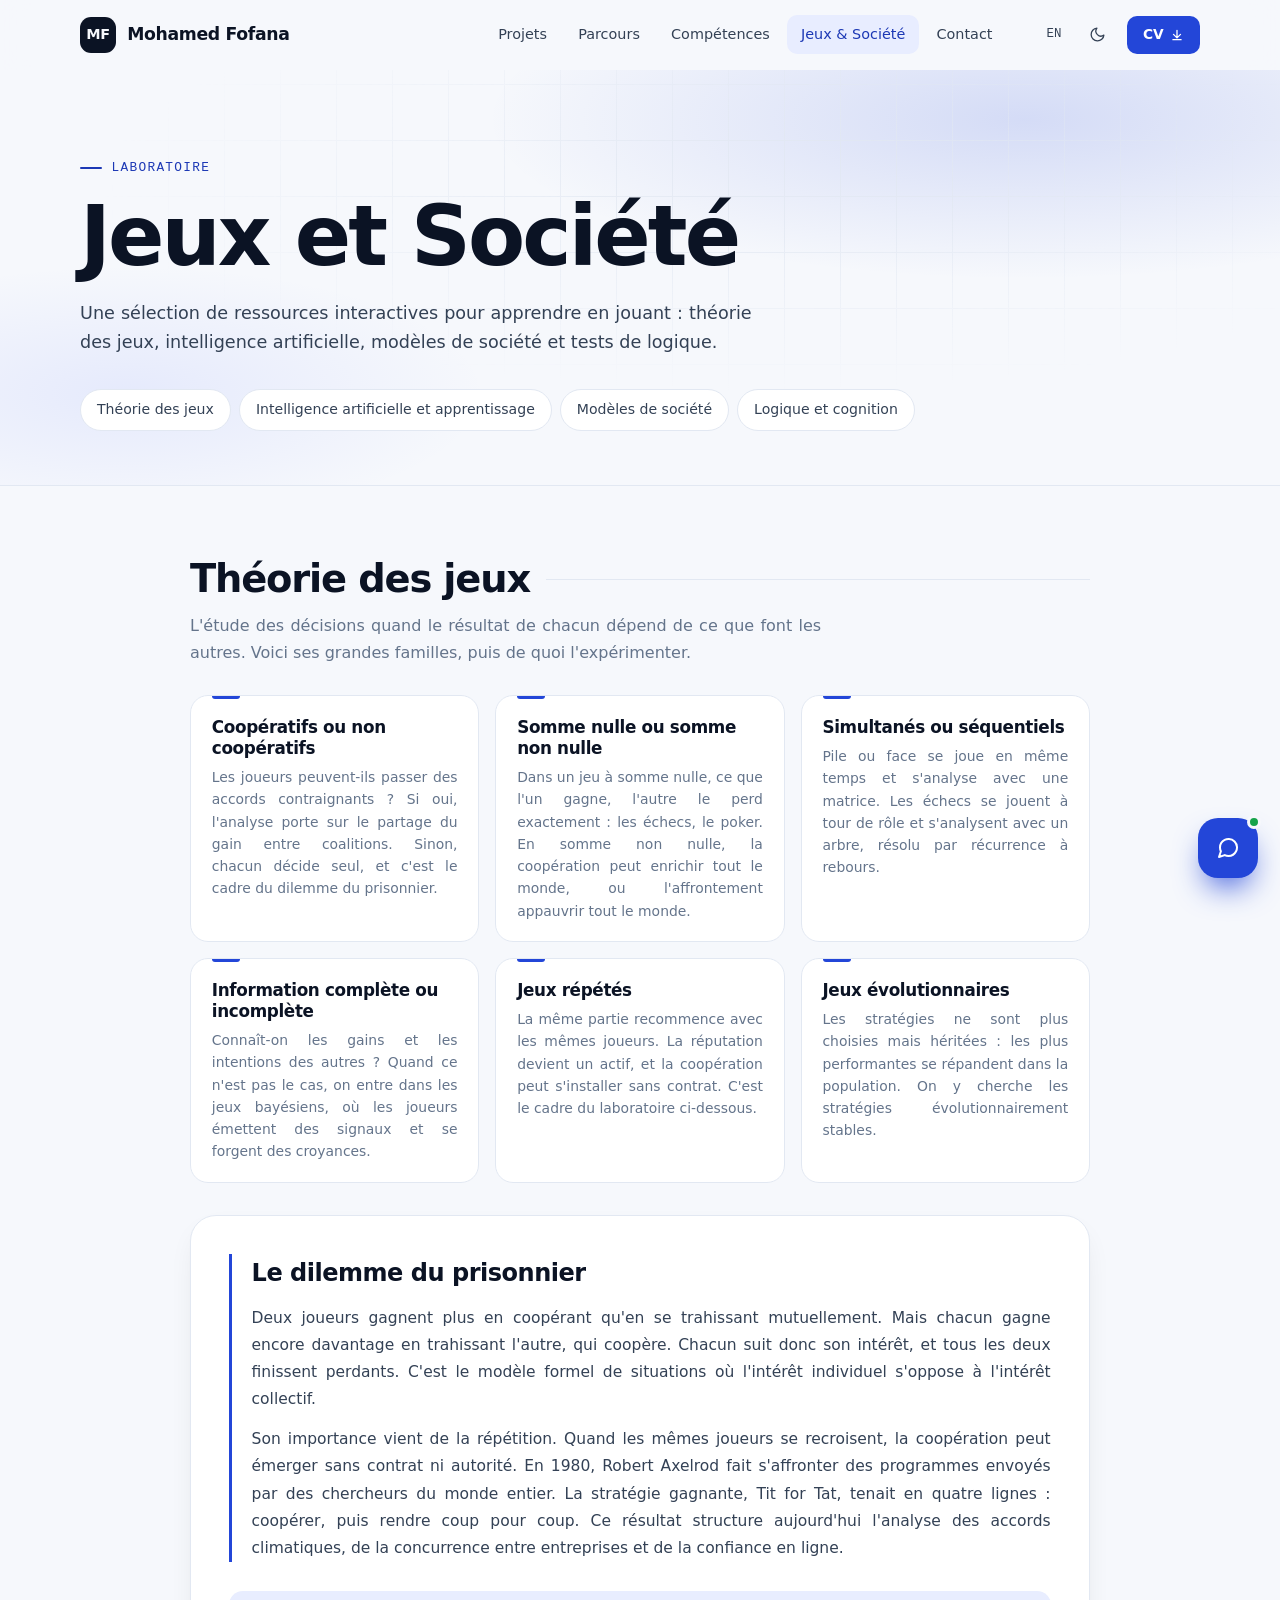
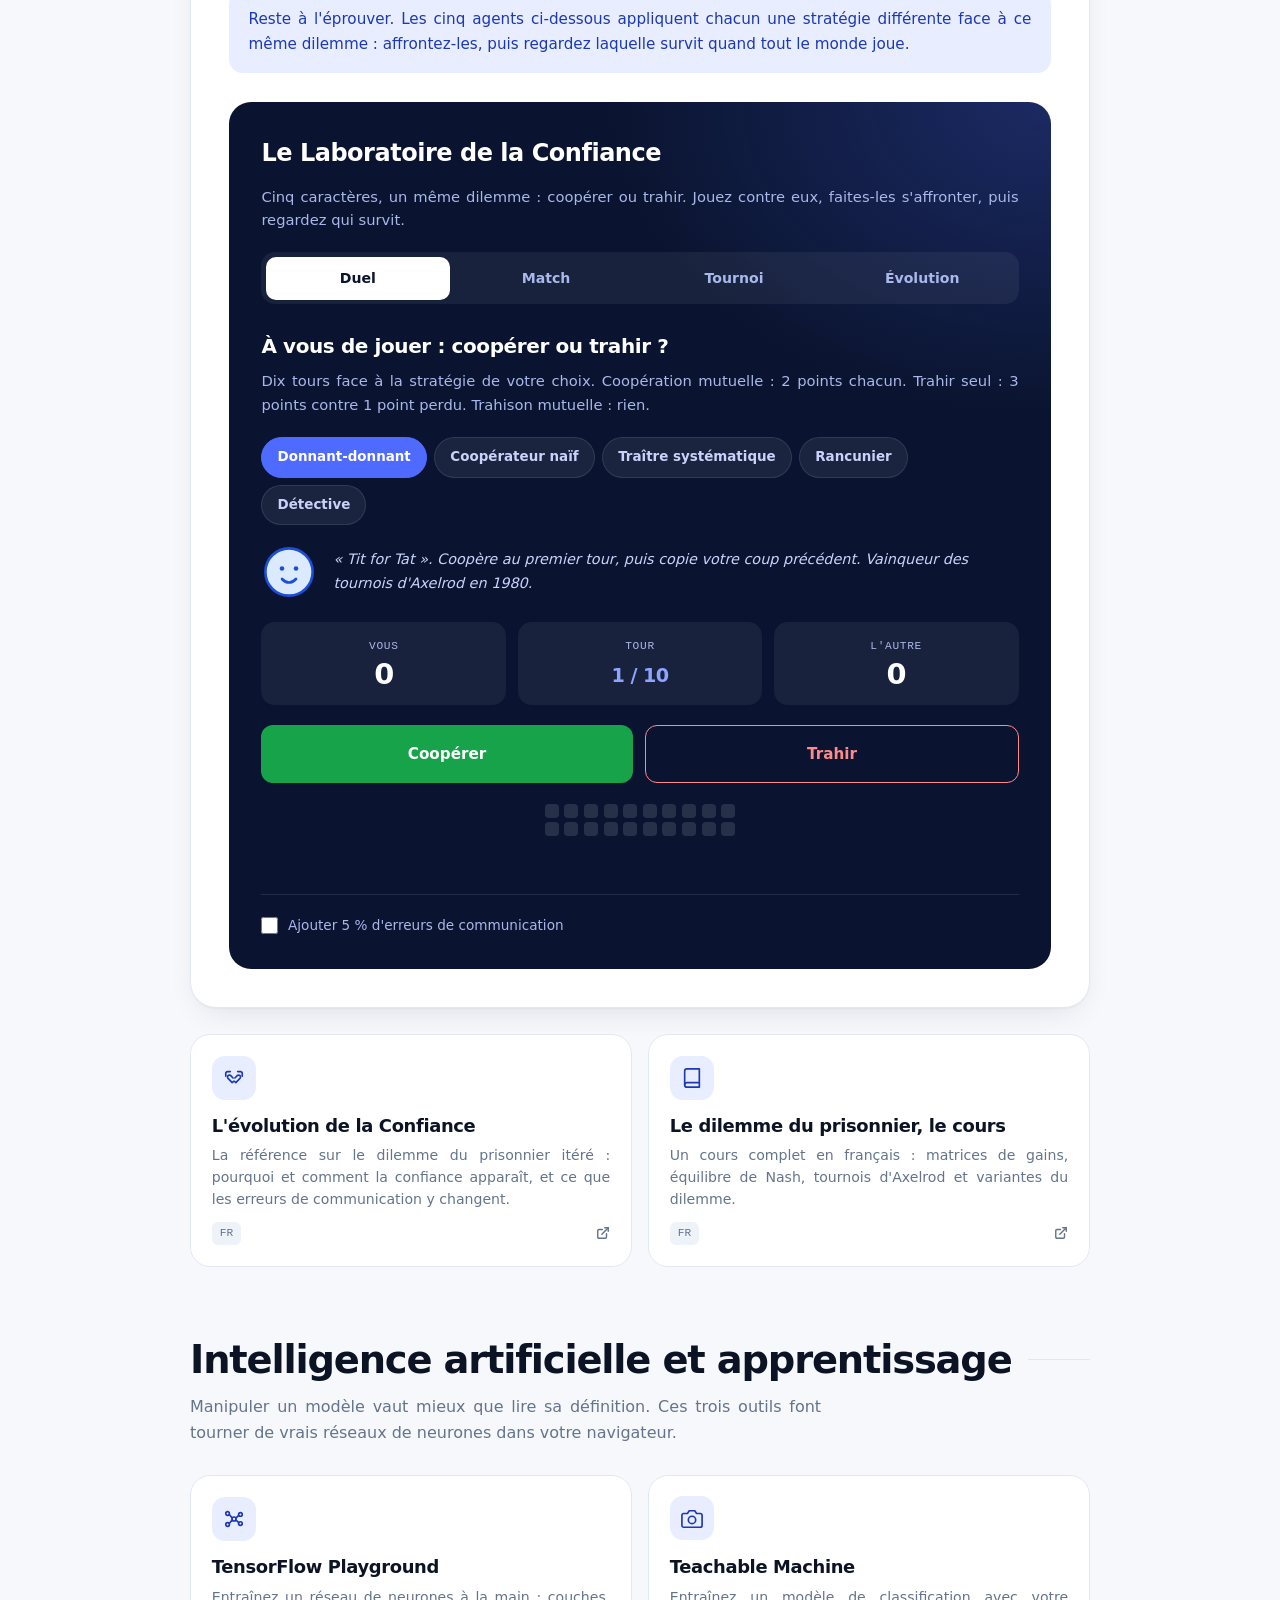
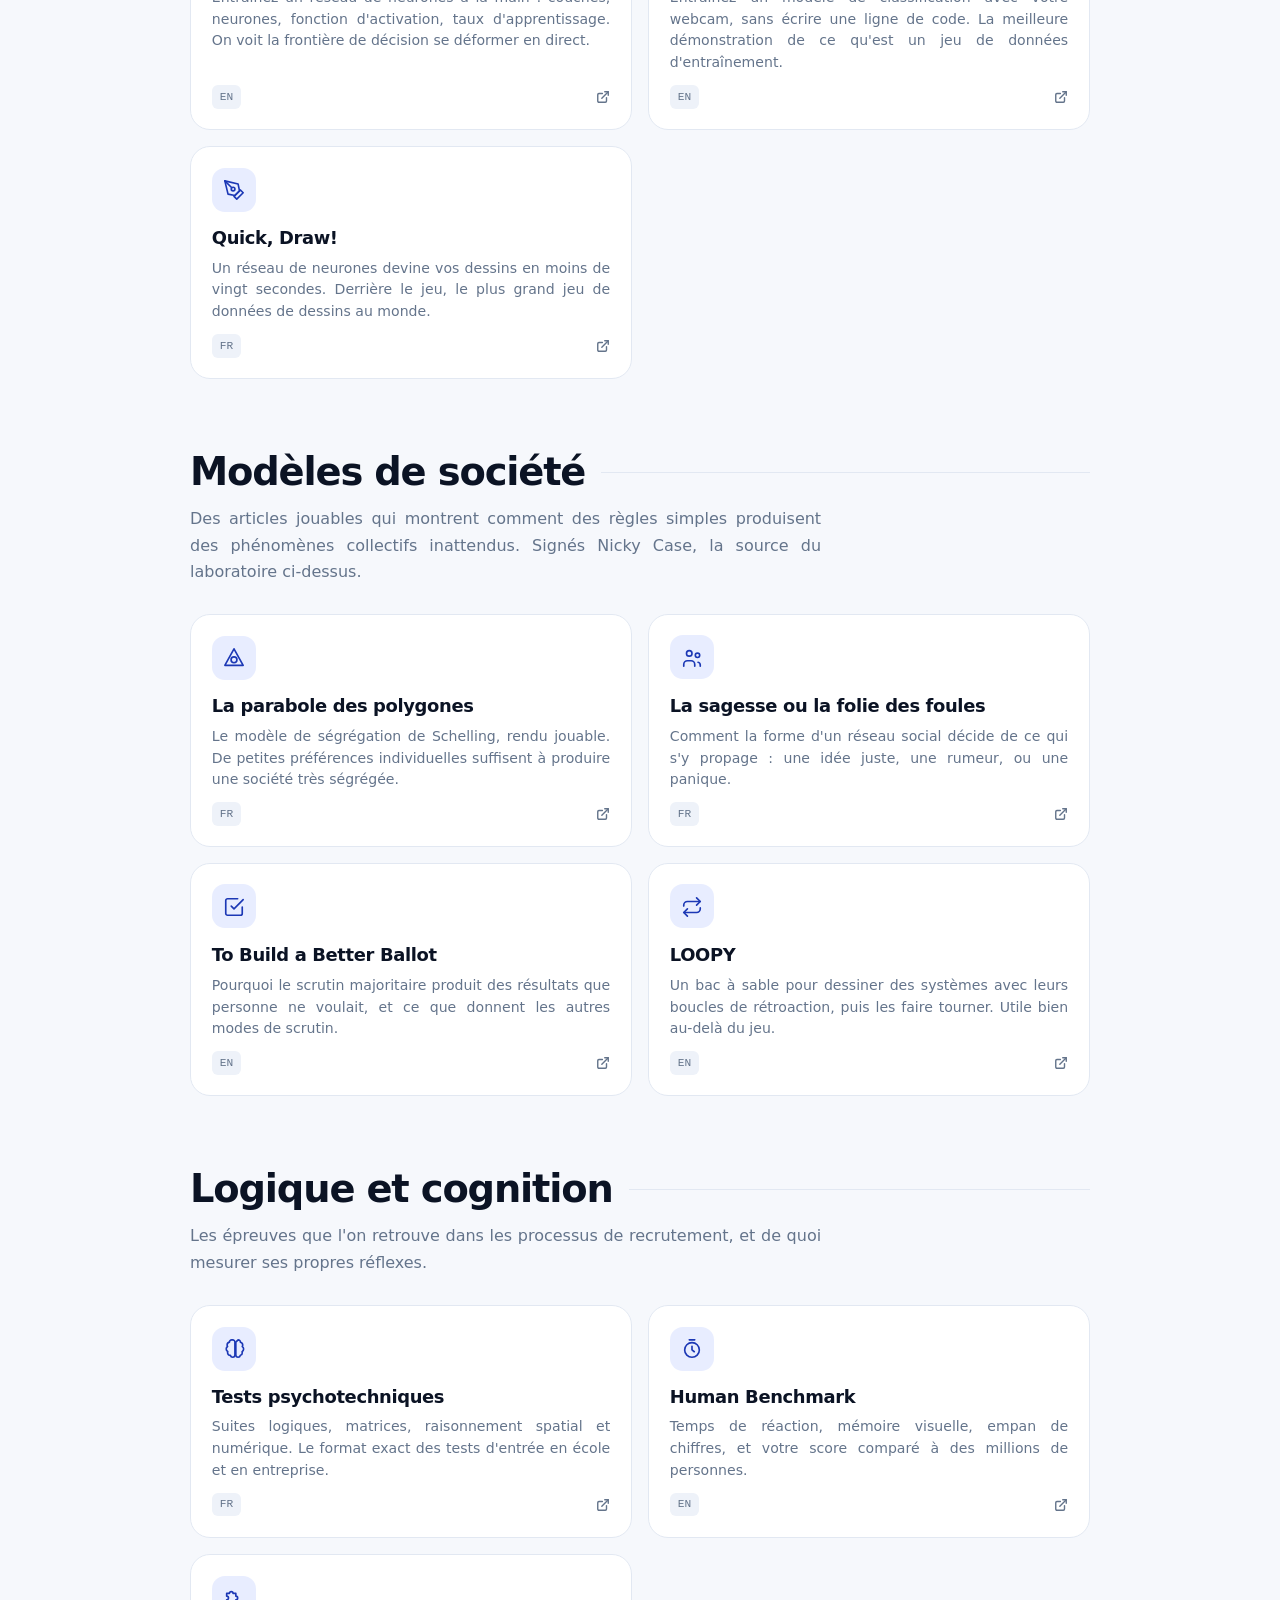
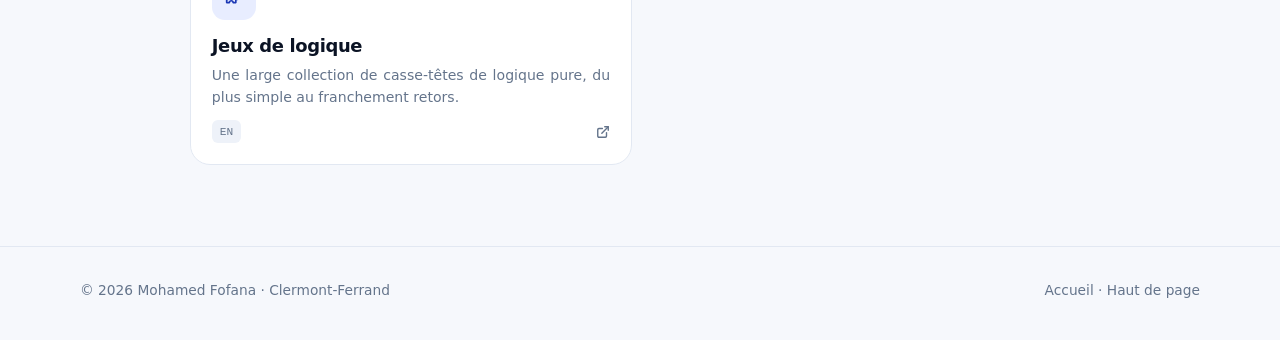
==== commit 4ef08a47: "Texte justifié sur tout le site, césure des mots longs dans les colonnes étroites" ====
--- a/jeux.html
+++ b/jeux.html
@@ -8,7 +8,7 @@
        sur cette page seulement : jeux.js dessine les barres du tournoi avec des largeurs calculées. -->
   <meta http-equiv="Content-Security-Policy" content="default-src 'self'; script-src 'self'; style-src 'self' 'unsafe-inline' https://fonts.googleapis.com; font-src https://fonts.gstatic.com; img-src 'self' data:; connect-src 'self' https://adia-backend.vercel.app; media-src 'none'; frame-src 'none'; worker-src 'none'; object-src 'none'; base-uri 'self'; form-action 'self'; upgrade-insecure-requests" />
   <meta name="referrer" content="strict-origin-when-cross-origin" />
-  <script src="init.js?v=9"></script>
+  <script src="init.js?v=12"></script>
   <meta name="color-scheme" content="light dark" />
   <title>Jeux &amp; Société — Mohamed Fofana</title>
 
@@ -34,8 +34,8 @@
   <link rel="preconnect" href="https://fonts.googleapis.com" />
   <link rel="preconnect" href="https://fonts.gstatic.com" crossorigin />
   <link rel="stylesheet" href="https://fonts.googleapis.com/css2?family=Bricolage+Grotesque:opsz,wght@12..96,400..800&amp;family=Inter:wght@400;500;600&amp;family=JetBrains+Mono:wght@400;500&amp;display=swap" />
-  <link rel="stylesheet" href="site.css?v=9" />
-  <link rel="stylesheet" href="jeux.css?v=9" />
+  <link rel="stylesheet" href="site.css?v=12" />
+  <link rel="stylesheet" href="jeux.css?v=12" />
 </head>
 <body>
 
@@ -354,9 +354,9 @@
     </div>
   </footer>
 
-  <script src="chat.js?v=9"></script>
-  <script src="app.js?v=9"></script>
-  <script src="site.js?v=9"></script>
-  <script src="jeux.js?v=9"></script>
+  <script src="chat.js?v=12"></script>
+  <script src="app.js?v=12"></script>
+  <script src="site.js?v=12"></script>
+  <script src="jeux.js?v=12"></script>
 </body>
 </html>
--- a/site.css
+++ b/site.css
@@ -227,7 +227,7 @@
   mask-image: radial-gradient(70% 60% at 60% 35%, #000 20%, transparent 75%);
   opacity: .7;
 }
-.hero-grid { display: grid; grid-template-columns: minmax(0, .92fr) minmax(0, 1.2fr); gap: clamp(2rem, 6vw, 5rem); align-items: center; }
+.hero-grid { display: grid; grid-template-columns: minmax(0, 1fr) minmax(0, 1.12fr); gap: clamp(2rem, 6vw, 5rem); align-items: center; }
 .badge {
   display: inline-flex; align-items: center; gap: .6rem; margin-bottom: 1.6rem;
   padding: .45rem .9rem .45rem .75rem; border-radius: 999px;
@@ -244,7 +244,7 @@
   background: linear-gradient(100deg, var(--accent) 10%, var(--accent-2) 90%);
   -webkit-background-clip: text; background-clip: text; color: transparent;
 }
-.hero-lead { margin-top: 1.6rem; max-width: 52ch; font-size: clamp(1.02rem, 1.4vw, 1.15rem); color: var(--ink-2); }
+.hero-lead { margin-top: 1.6rem; max-width: 60ch; font-size: clamp(1.02rem, 1.4vw, 1.15rem); color: var(--ink-2); }
 .hero-actions { display: flex; flex-wrap: wrap; gap: .8rem; margin-top: 2.2rem; }
 .socials { display: flex; flex-wrap: wrap; gap: .5rem; margin-top: 2rem; }
 .socials a {
@@ -488,6 +488,22 @@
 .footer { border-top: 1px solid var(--line); padding: 2rem 0 2.4rem; font-size: .86rem; color: var(--muted); }
 .footer-inner { display: flex; flex-wrap: wrap; justify-content: space-between; gap: .8rem 2rem; }
 .footer a:hover { color: var(--ink); }
+
+/* ---------- Texte justifié (paragraphes courants, accueil et Jeux & Société) ---------- */
+.hero-lead, .section-head p, .feature-body > p:not(.stack), .mini p, .tl-card p:not(.tl-org), .mf-text p:not(.kicker), .tile-lead,
+.jeux-intro, .famille-desc, .type-jeu p, .notion p, .passerelle, .jeu-ext-txt > span, .lab-accroche, .lab-sous-titre {
+  text-align: justify; text-justify: inter-word;
+}
+/* Colonnes étroites : césure des mots longs seulement, pour éviter les trous entre les mots */
+.mini p, .type-jeu p, .jeu-ext-txt > span {
+  -webkit-hyphens: auto; hyphens: auto; -webkit-hyphenate-limit-before: 4; -webkit-hyphenate-limit-after: 4; hyphenate-limit-chars: 10 4 4;
+}
+@media (max-width: 600px) {
+  .hero-lead, .section-head p, .feature-body > p:not(.stack), .tl-card p:not(.tl-org), .mf-text p:not(.kicker), .tile-lead,
+  .jeux-intro, .famille-desc, .notion p, .passerelle, .lab-accroche, .lab-sous-titre {
+    -webkit-hyphens: auto; hyphens: auto; hyphenate-limit-chars: 10 4 4;
+  }
+}
 
 /* =====================================================================
    MOUVEMENT — html.js est posé par init.js avant l'affichage ; sans JavaScript tout reste visible
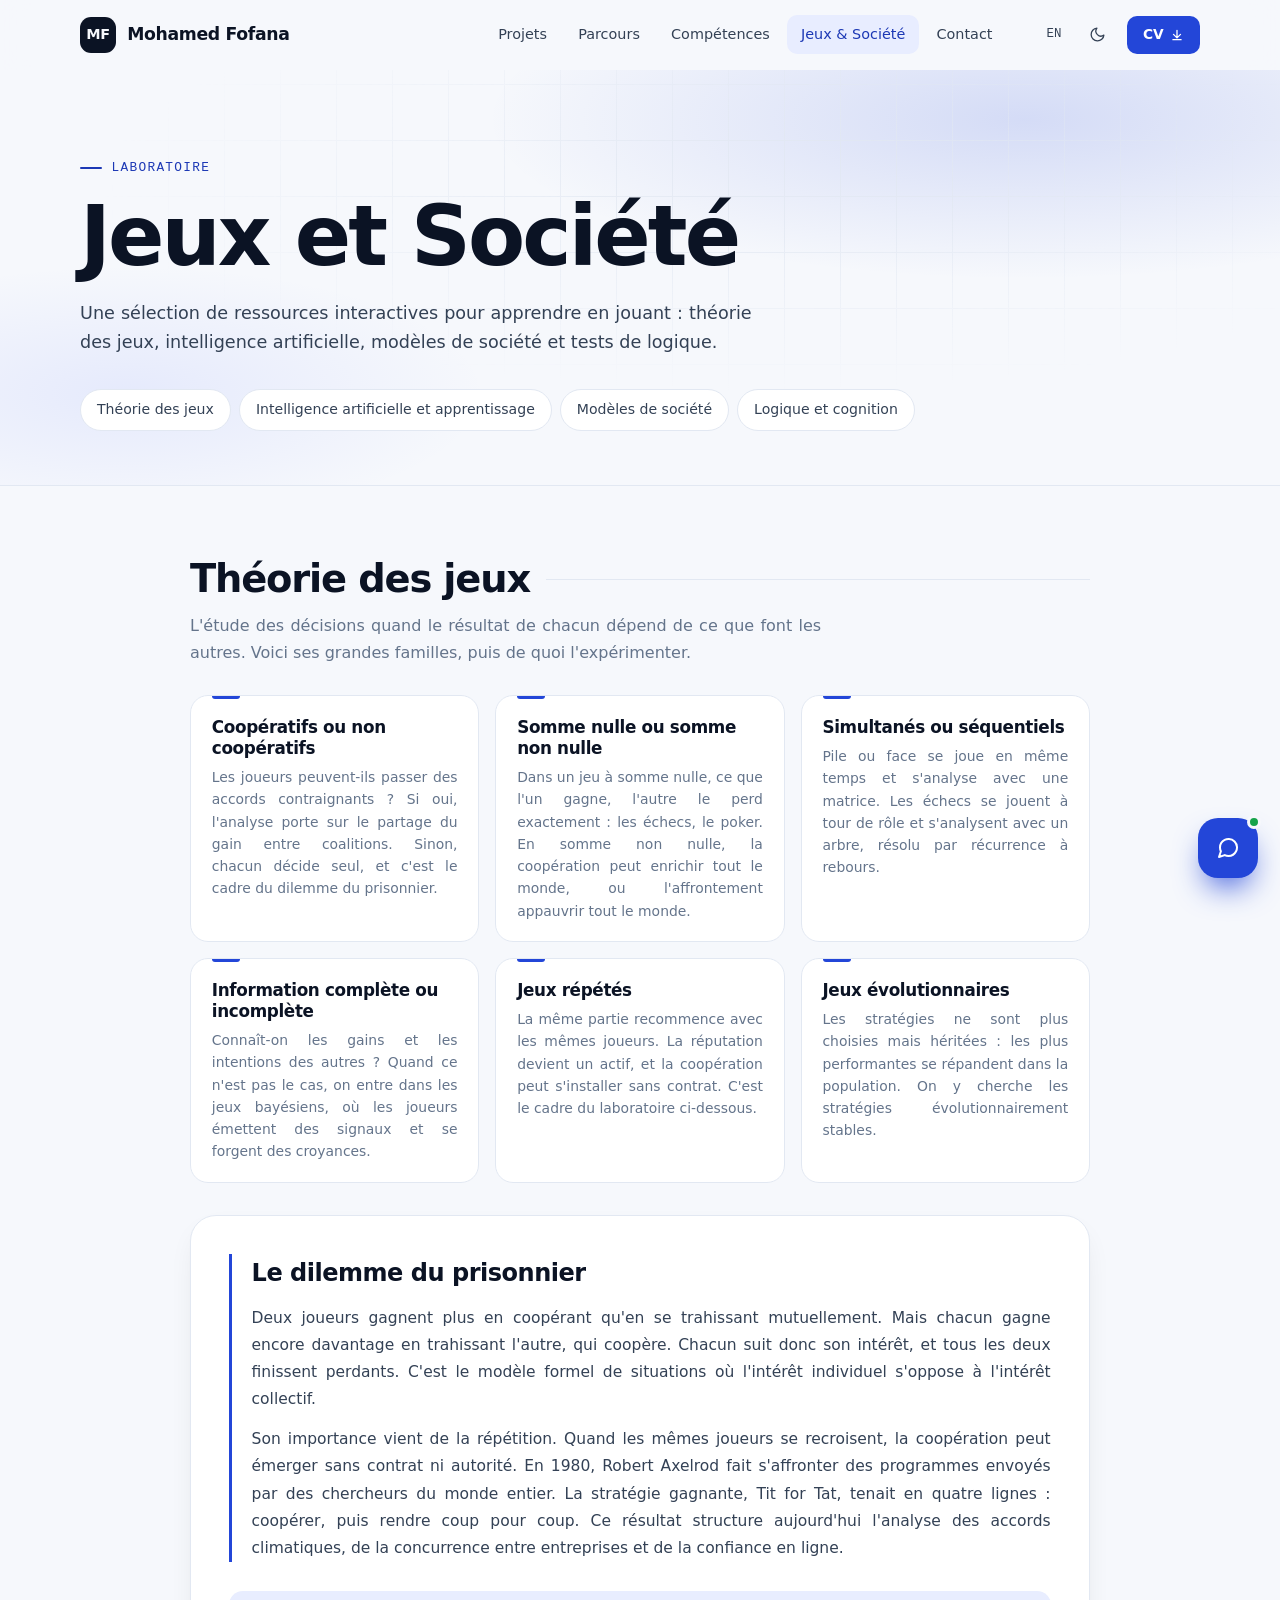
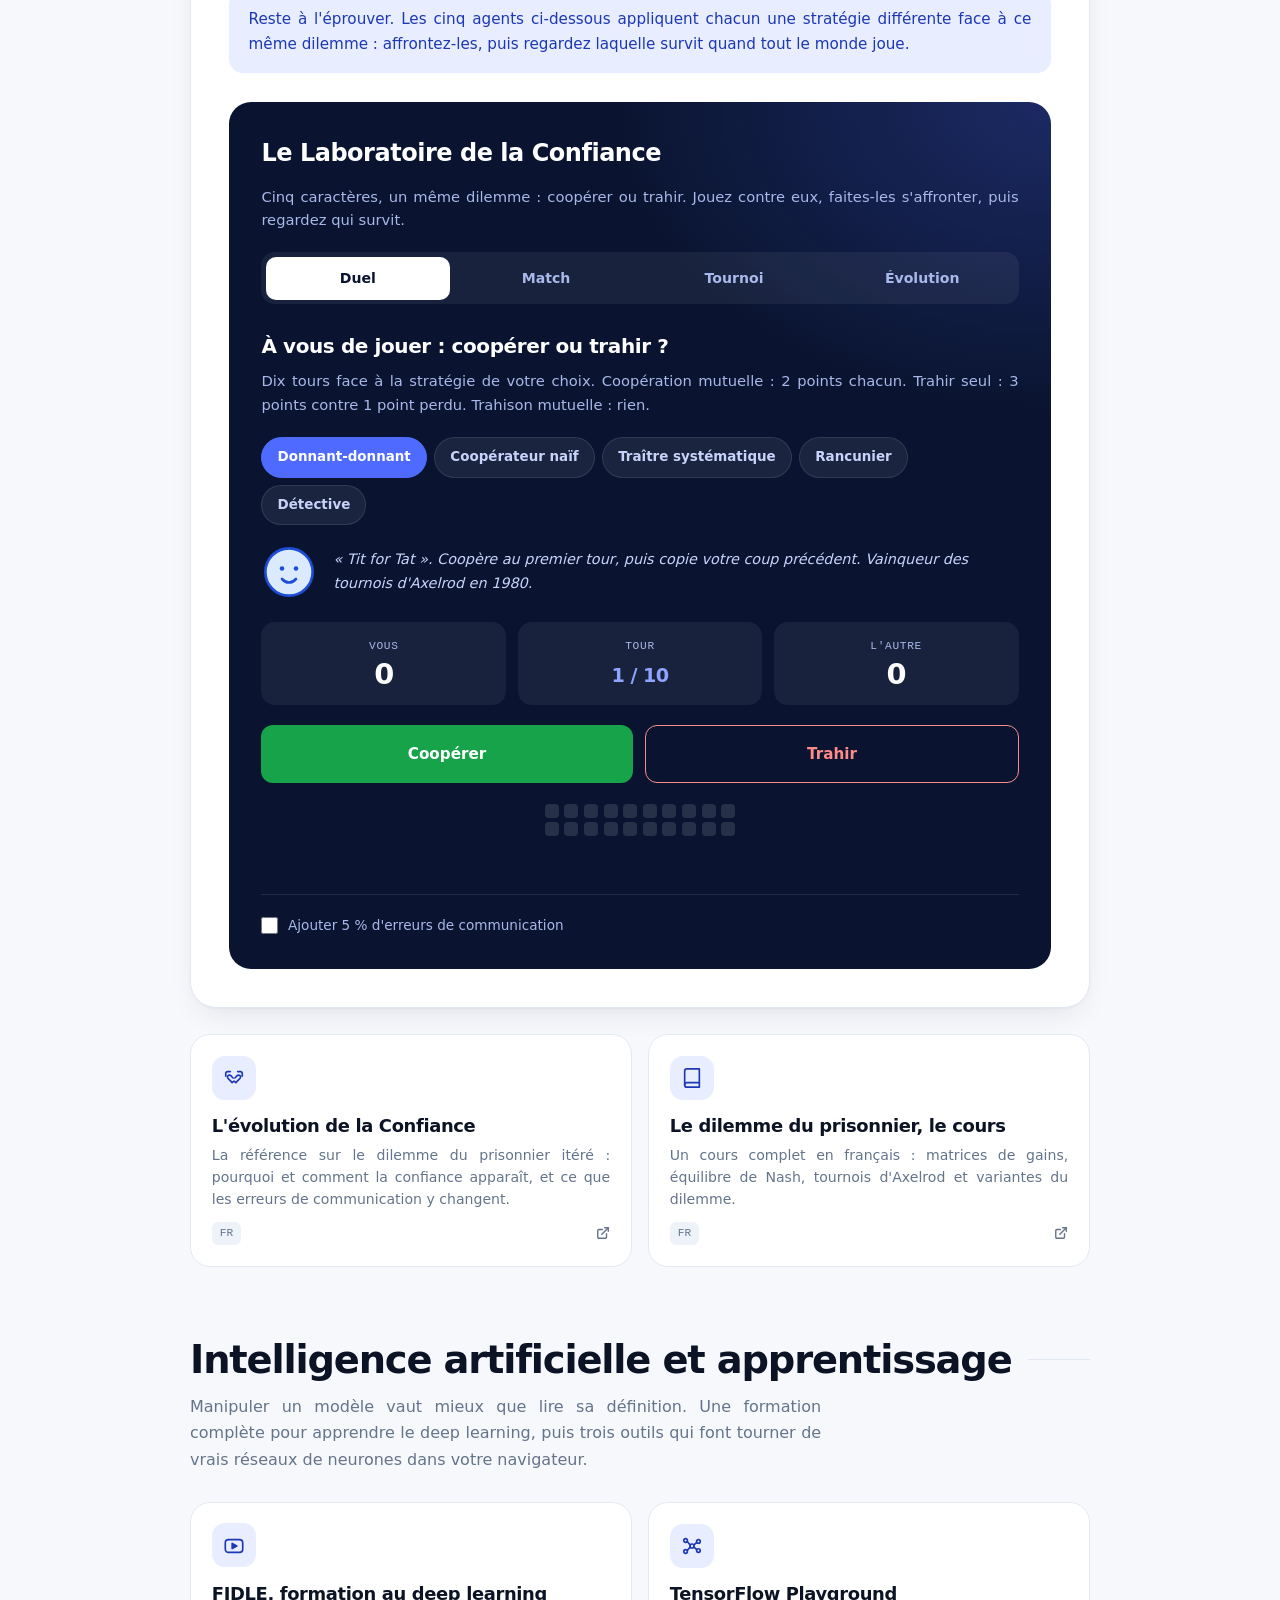
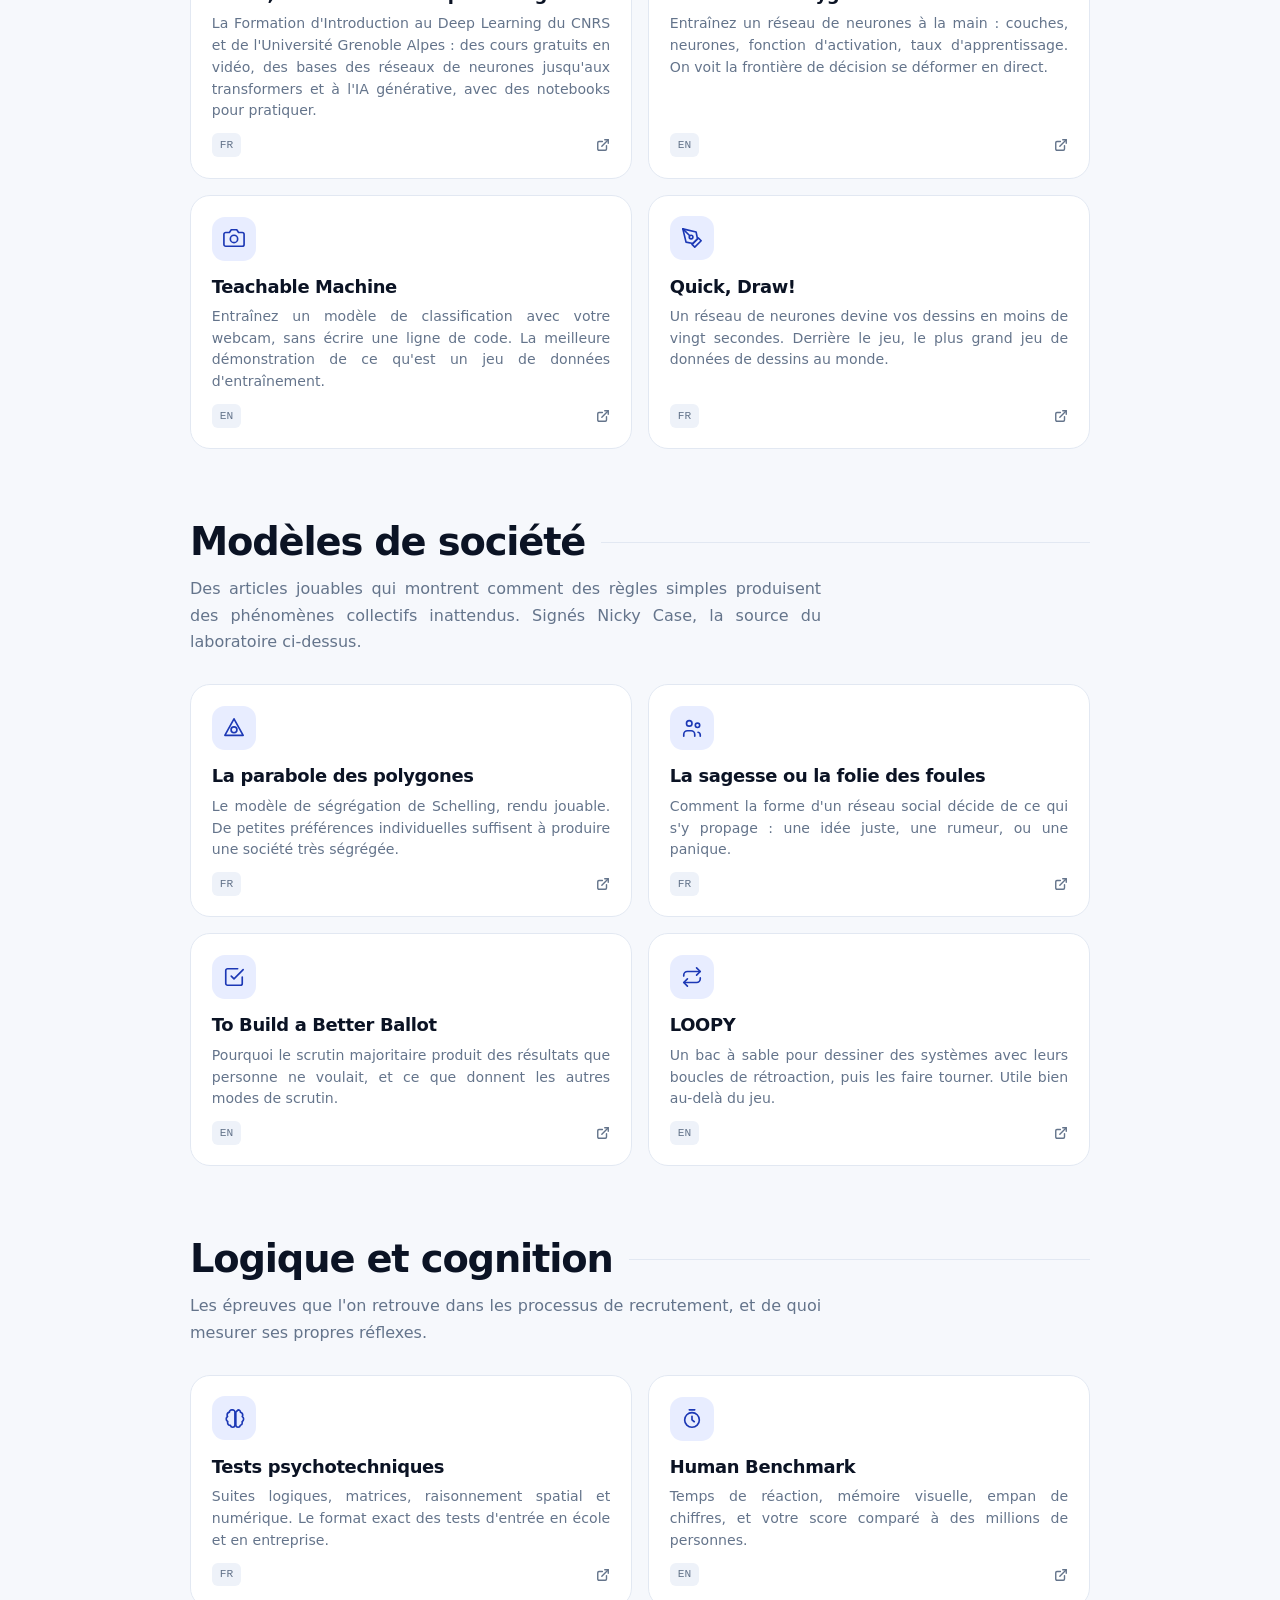
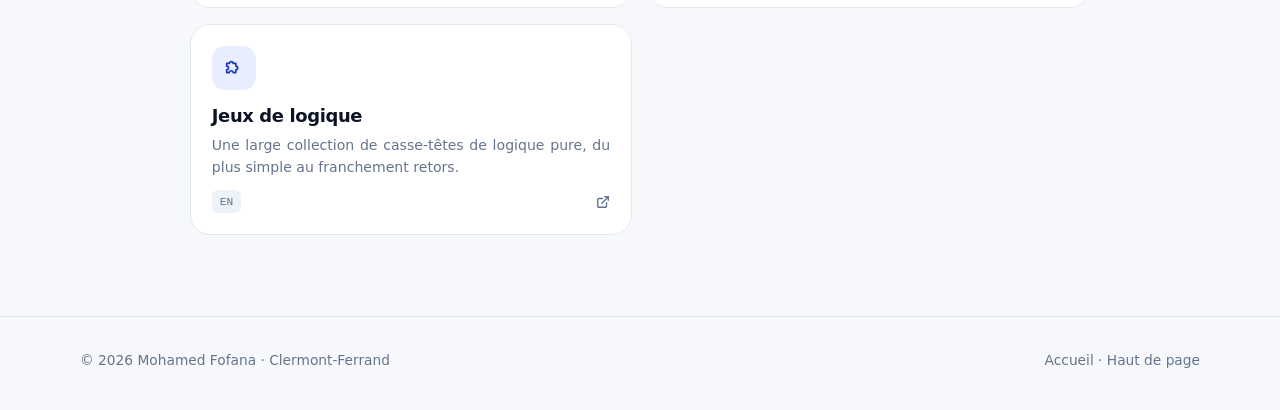
==== commit 59bca610: "Jeux & Société : ajout de la formation FIDLE (CNRS, Université Grenoble Alpes)" ====
--- a/jeux.html
+++ b/jeux.html
@@ -8,7 +8,7 @@
        sur cette page seulement : jeux.js dessine les barres du tournoi avec des largeurs calculées. -->
   <meta http-equiv="Content-Security-Policy" content="default-src 'self'; script-src 'self'; style-src 'self' 'unsafe-inline' https://fonts.googleapis.com; font-src https://fonts.gstatic.com; img-src 'self' data:; connect-src 'self' https://adia-backend.vercel.app; media-src 'none'; frame-src 'none'; worker-src 'none'; object-src 'none'; base-uri 'self'; form-action 'self'; upgrade-insecure-requests" />
   <meta name="referrer" content="strict-origin-when-cross-origin" />
-  <script src="init.js?v=12"></script>
+  <script src="init.js?v=13"></script>
   <meta name="color-scheme" content="light dark" />
   <title>Jeux &amp; Société — Mohamed Fofana</title>
 
@@ -34,8 +34,8 @@
   <link rel="preconnect" href="https://fonts.googleapis.com" />
   <link rel="preconnect" href="https://fonts.gstatic.com" crossorigin />
   <link rel="stylesheet" href="https://fonts.googleapis.com/css2?family=Bricolage+Grotesque:opsz,wght@12..96,400..800&amp;family=Inter:wght@400;500;600&amp;family=JetBrains+Mono:wght@400;500&amp;display=swap" />
-  <link rel="stylesheet" href="site.css?v=12" />
-  <link rel="stylesheet" href="jeux.css?v=12" />
+  <link rel="stylesheet" href="site.css?v=13" />
+  <link rel="stylesheet" href="jeux.css?v=13" />
 </head>
 <body>
 
@@ -247,8 +247,16 @@
 
     <section class="famille" id="fam-ia">
       <h2 data-i18n="fam_ia_t">Intelligence artificielle et apprentissage</h2>
-      <p class="famille-desc" data-i18n="fam_ia_d">Manipuler un modèle vaut mieux que lire sa définition. Ces trois outils font tourner de vrais réseaux de neurones dans votre navigateur.</p>
+      <p class="famille-desc" data-i18n="fam_ia_d">Manipuler un modèle vaut mieux que lire sa définition. Une formation complète pour apprendre le deep learning, puis trois outils qui font tourner de vrais réseaux de neurones dans votre navigateur.</p>
       <div class="jeux-liste">
+        <a class="jeu-ext" href="https://www.youtube.com/@CNRS-FIDLE" target="_blank" rel="noopener noreferrer">
+          <span class="jeu-ext-icone"><svg xmlns="http://www.w3.org/2000/svg" width="22" height="22" viewBox="0 0 24 24" fill="none" stroke="currentColor" stroke-width="1.8" stroke-linecap="round" stroke-linejoin="round" aria-hidden="true"><rect x="2.5" y="5" width="19" height="14" rx="3.5"/><path d="m10 9.2 5 2.8-5 2.8z" fill="currentColor"/></svg></span>
+          <span class="jeu-ext-txt">
+            <strong data-i18n="g_fidle_t">FIDLE, formation au deep learning</strong>
+            <span data-i18n="g_fidle_d">La Formation d'Introduction au Deep Learning du CNRS et de l'Université Grenoble Alpes : des cours gratuits en vidéo, des bases des réseaux de neurones jusqu'aux transformers et à l'IA générative, avec des notebooks pour pratiquer.</span>
+          </span>
+          <span class="jeu-ext-meta"><span class="jeu-langue">FR</span><svg xmlns="http://www.w3.org/2000/svg" width="14" height="14" viewBox="0 0 24 24" fill="none" stroke="currentColor" stroke-width="2.4" stroke-linecap="round" stroke-linejoin="round" aria-hidden="true"><path d="M18 13v6a2 2 0 0 1-2 2H5a2 2 0 0 1-2-2V8a2 2 0 0 1 2-2h6"/><polyline points="15 3 21 3 21 9"/><line x1="10" y1="14" x2="21" y2="3"/></svg></span>
+        </a>
         <a class="jeu-ext" href="https://playground.tensorflow.org/" target="_blank" rel="noopener noreferrer">
           <span class="jeu-ext-icone"><svg xmlns="http://www.w3.org/2000/svg" width="22" height="22" viewBox="0 0 24 24" fill="none" stroke="currentColor" stroke-width="1.8" stroke-linecap="round" stroke-linejoin="round" aria-hidden="true"><circle cx="5" cy="6" r="2"/><circle cx="5" cy="18" r="2"/><circle cx="12" cy="12" r="2.2"/><circle cx="19" cy="7" r="2"/><circle cx="19" cy="17" r="2"/><path d="M6.8 7.1 10.2 11M6.8 16.9 10.2 13M13.9 11.1 17.2 8.1M13.9 12.9 17.2 15.9"/></svg></span>
           <span class="jeu-ext-txt">
@@ -354,9 +362,9 @@
     </div>
   </footer>
 
-  <script src="chat.js?v=12"></script>
-  <script src="app.js?v=12"></script>
-  <script src="site.js?v=12"></script>
-  <script src="jeux.js?v=12"></script>
+  <script src="chat.js?v=13"></script>
+  <script src="app.js?v=13"></script>
+  <script src="site.js?v=13"></script>
+  <script src="jeux.js?v=13"></script>
 </body>
 </html>
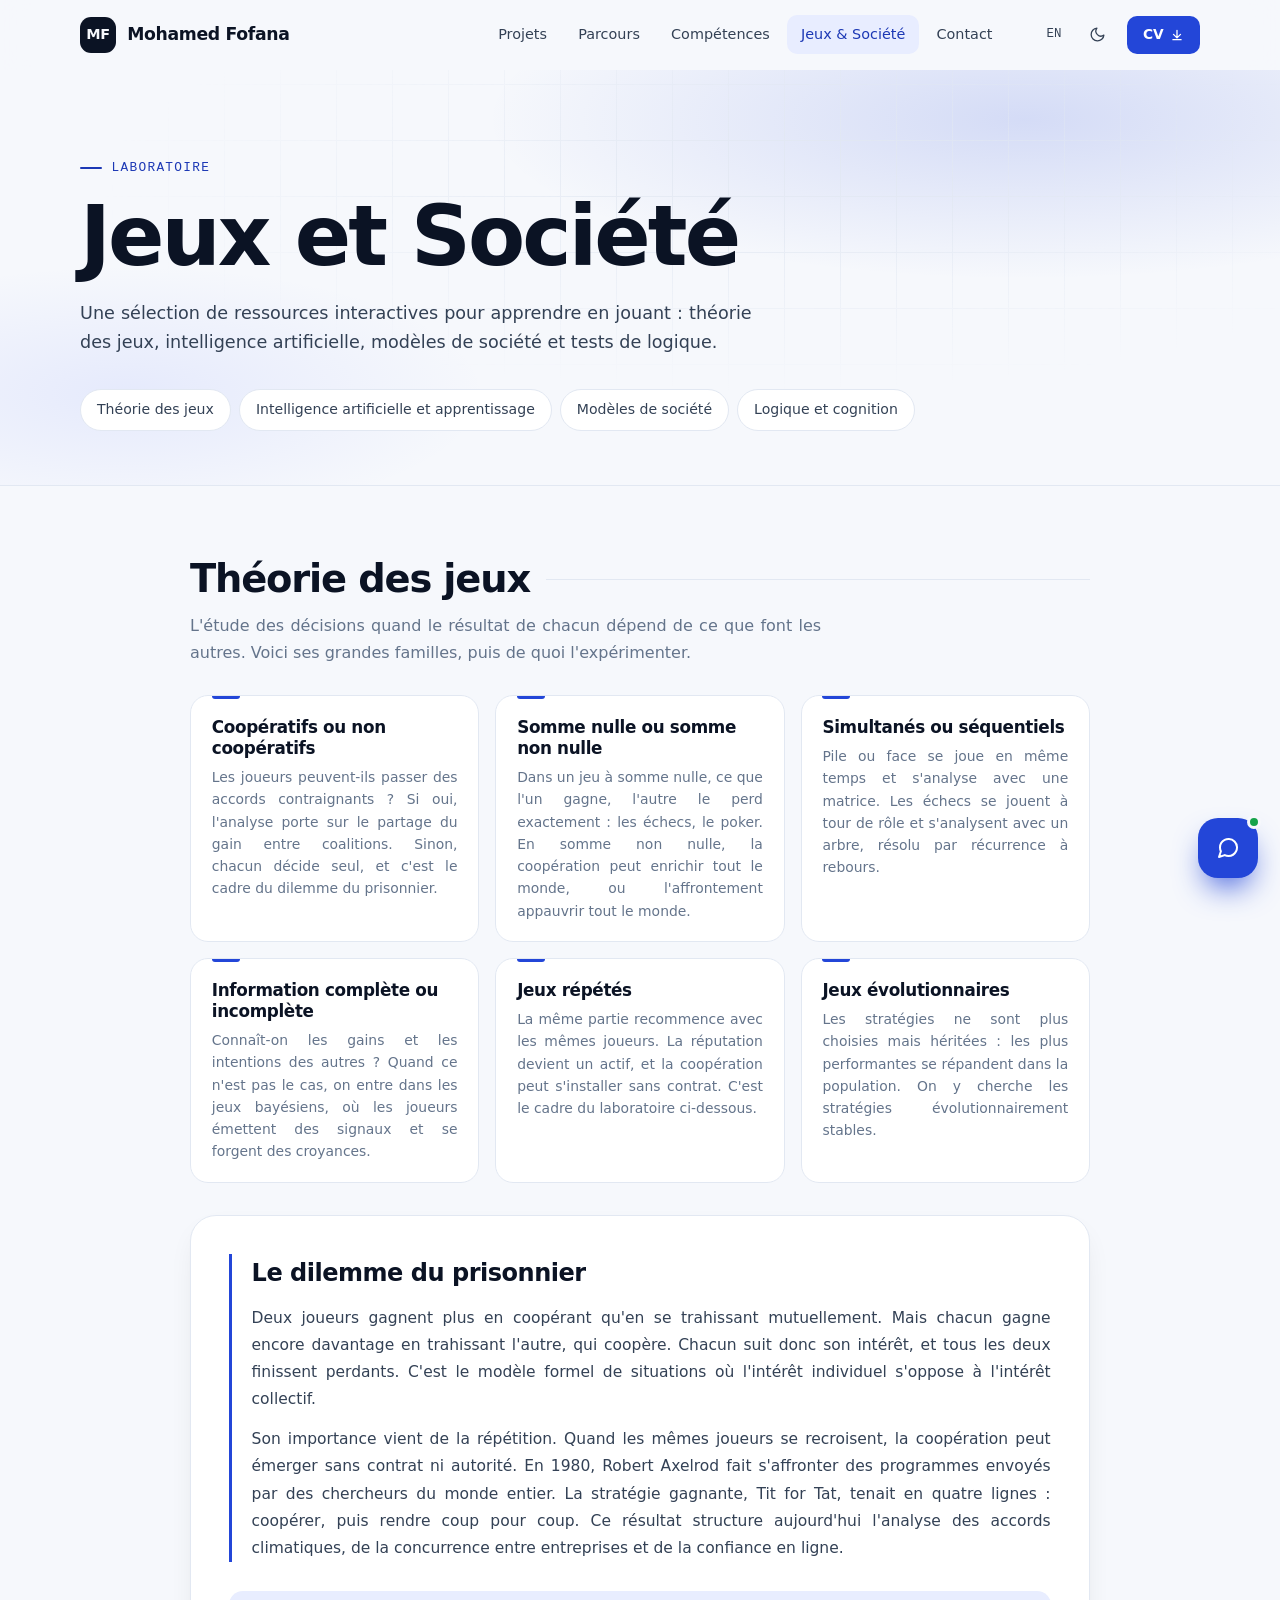
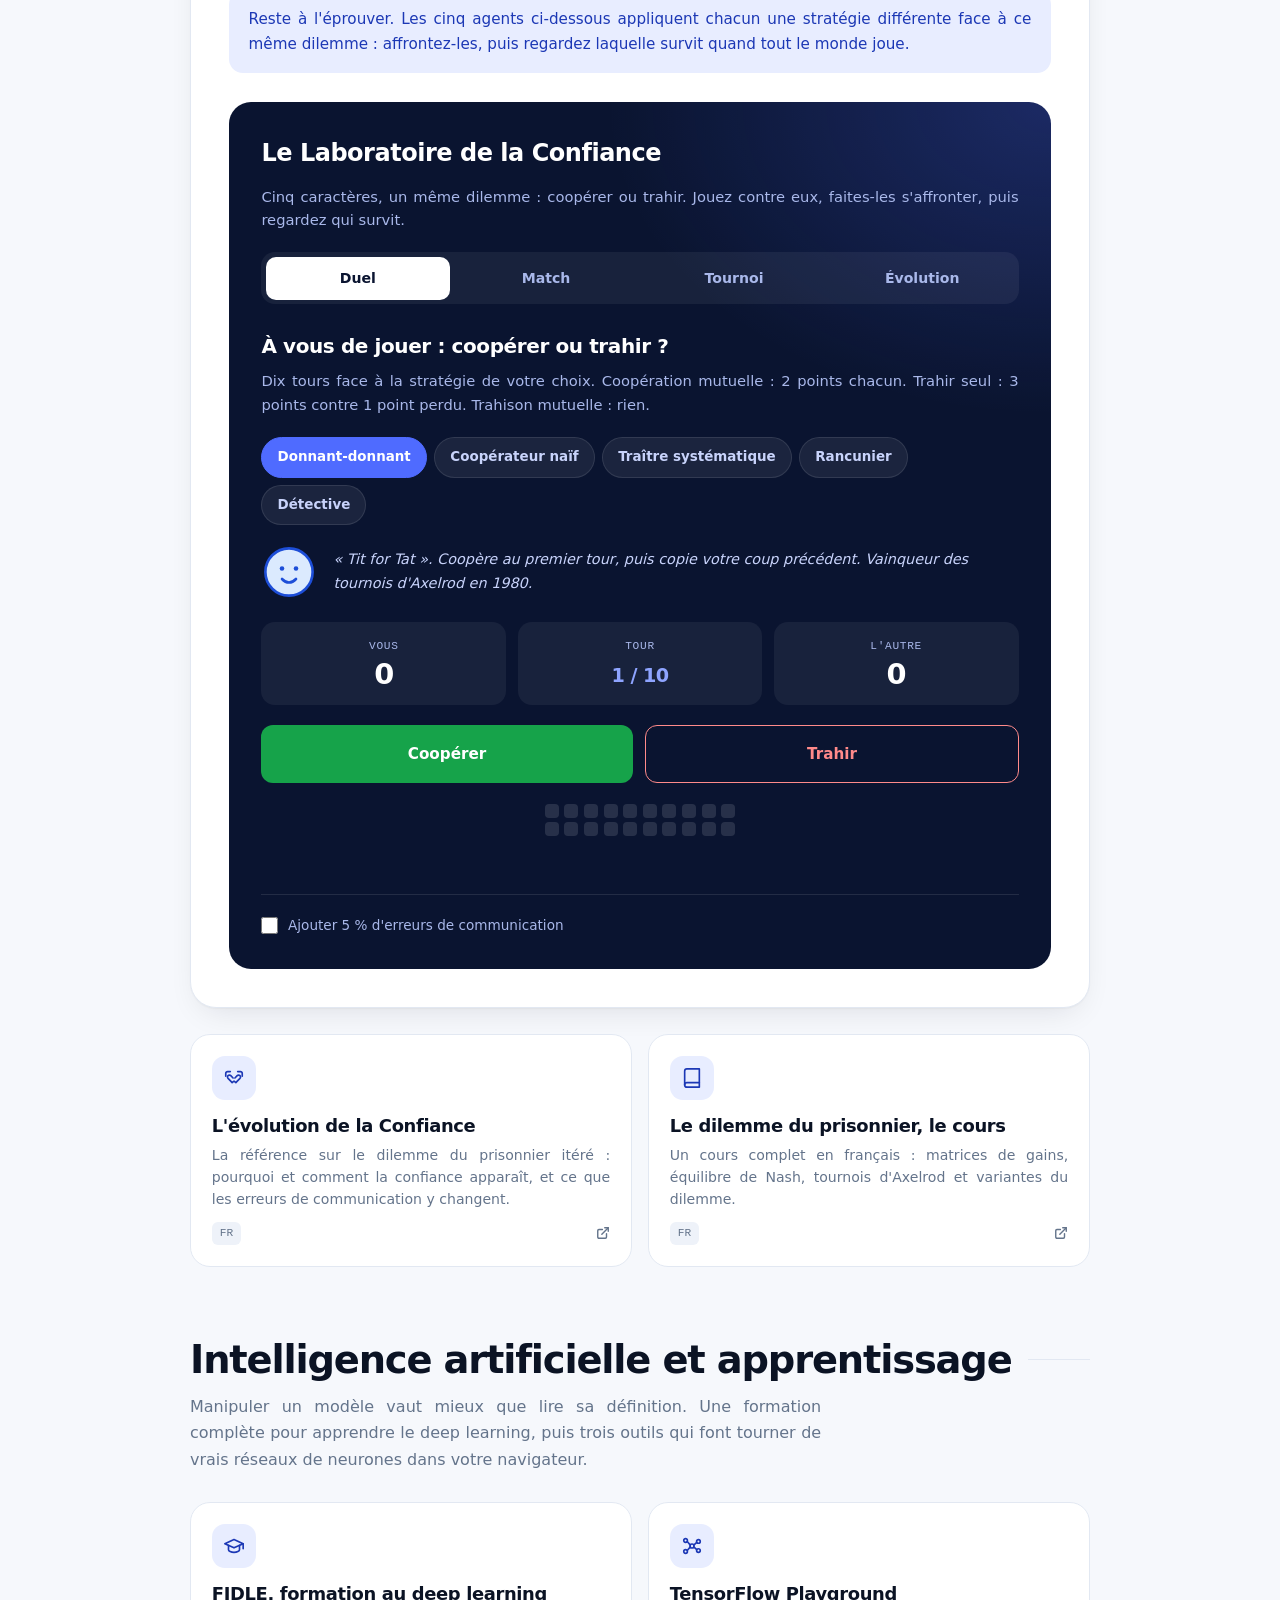
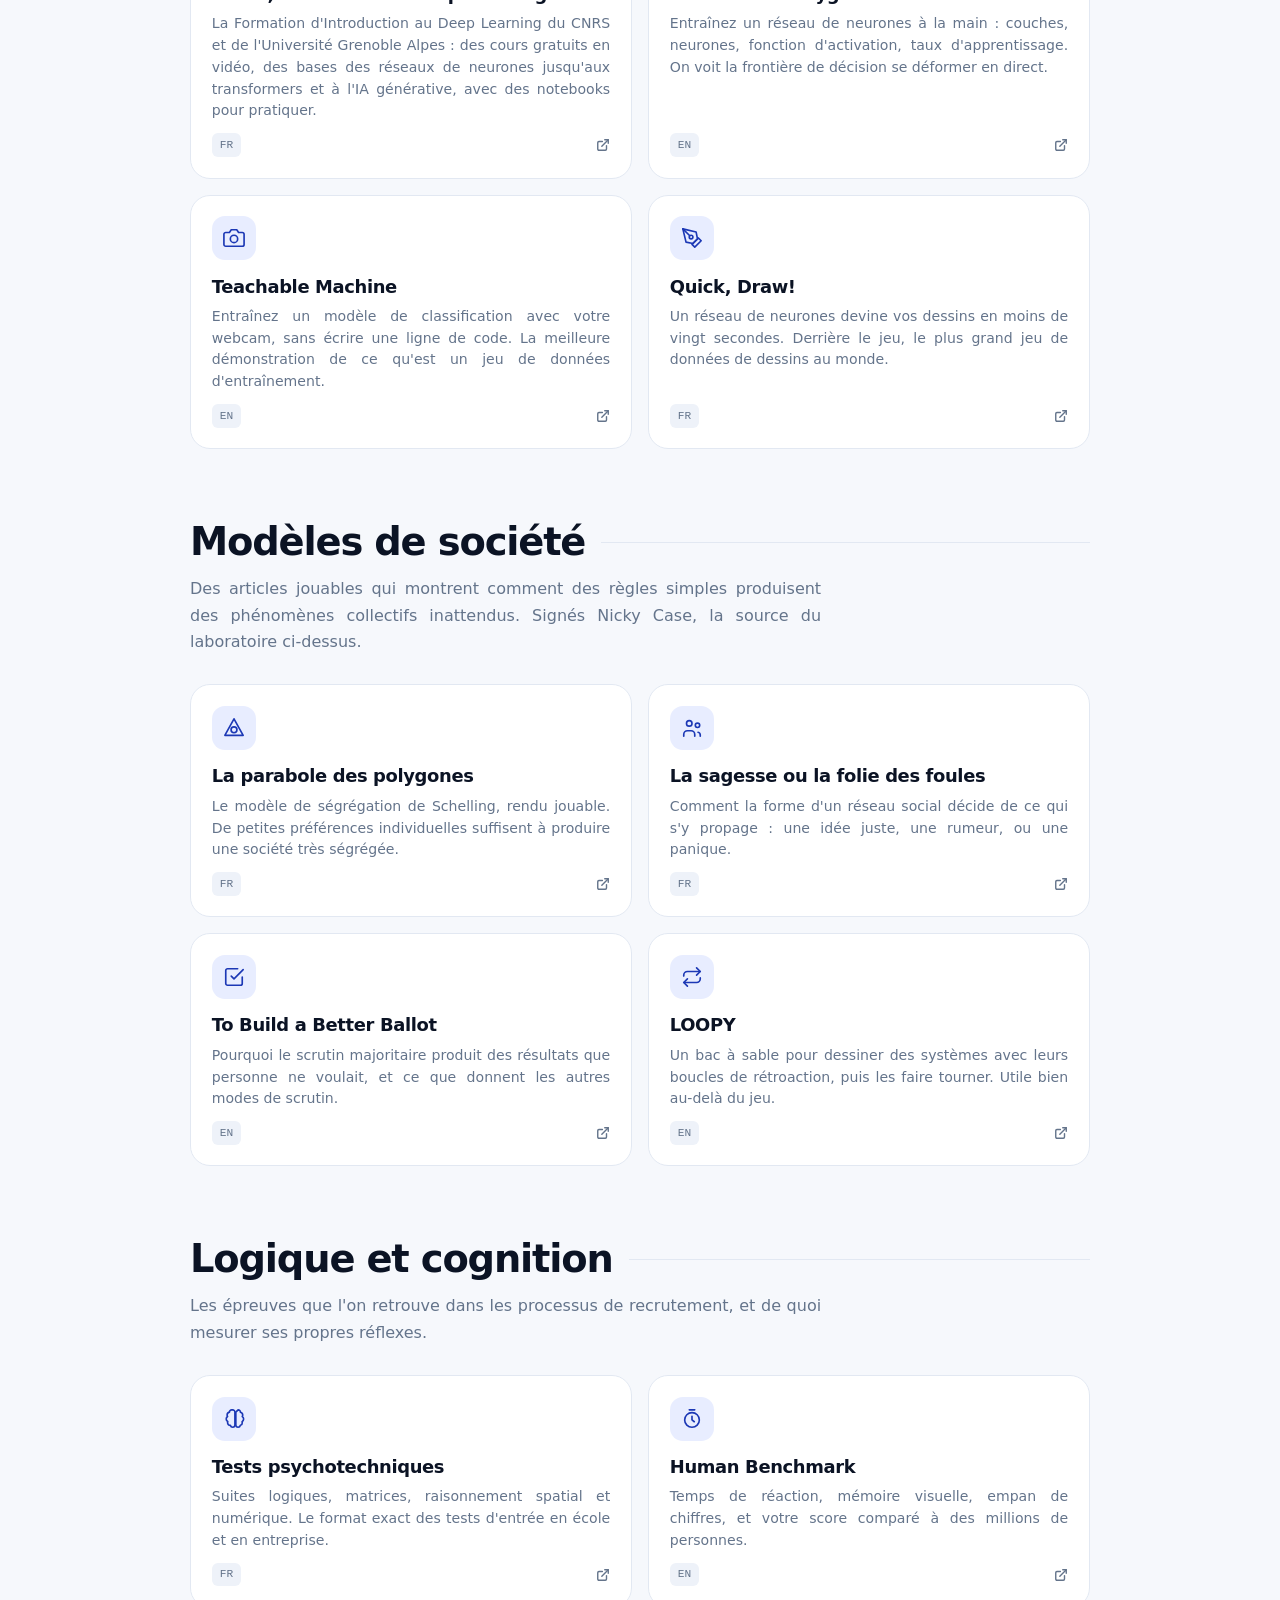
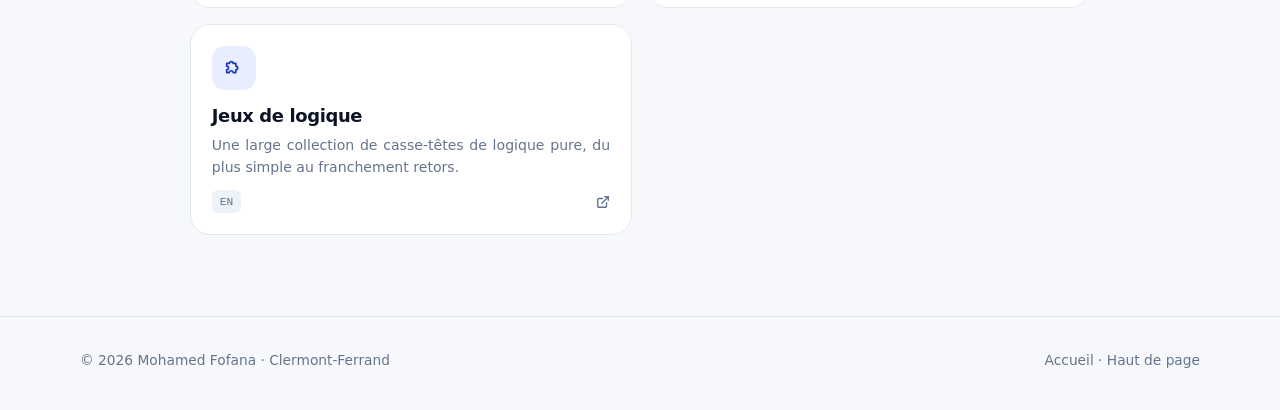
==== commit 5a455f26: "FIDLE : lien vers le site officiel" ====
--- a/jeux.html
+++ b/jeux.html
@@ -8,7 +8,7 @@
        sur cette page seulement : jeux.js dessine les barres du tournoi avec des largeurs calculées. -->
   <meta http-equiv="Content-Security-Policy" content="default-src 'self'; script-src 'self'; style-src 'self' 'unsafe-inline' https://fonts.googleapis.com; font-src https://fonts.gstatic.com; img-src 'self' data:; connect-src 'self' https://adia-backend.vercel.app; media-src 'none'; frame-src 'none'; worker-src 'none'; object-src 'none'; base-uri 'self'; form-action 'self'; upgrade-insecure-requests" />
   <meta name="referrer" content="strict-origin-when-cross-origin" />
-  <script src="init.js?v=13"></script>
+  <script src="init.js?v=14"></script>
   <meta name="color-scheme" content="light dark" />
   <title>Jeux &amp; Société — Mohamed Fofana</title>
 
@@ -34,8 +34,8 @@
   <link rel="preconnect" href="https://fonts.googleapis.com" />
   <link rel="preconnect" href="https://fonts.gstatic.com" crossorigin />
   <link rel="stylesheet" href="https://fonts.googleapis.com/css2?family=Bricolage+Grotesque:opsz,wght@12..96,400..800&amp;family=Inter:wght@400;500;600&amp;family=JetBrains+Mono:wght@400;500&amp;display=swap" />
-  <link rel="stylesheet" href="site.css?v=13" />
-  <link rel="stylesheet" href="jeux.css?v=13" />
+  <link rel="stylesheet" href="site.css?v=14" />
+  <link rel="stylesheet" href="jeux.css?v=14" />
 </head>
 <body>
 
@@ -249,8 +249,8 @@
       <h2 data-i18n="fam_ia_t">Intelligence artificielle et apprentissage</h2>
       <p class="famille-desc" data-i18n="fam_ia_d">Manipuler un modèle vaut mieux que lire sa définition. Une formation complète pour apprendre le deep learning, puis trois outils qui font tourner de vrais réseaux de neurones dans votre navigateur.</p>
       <div class="jeux-liste">
-        <a class="jeu-ext" href="https://www.youtube.com/@CNRS-FIDLE" target="_blank" rel="noopener noreferrer">
-          <span class="jeu-ext-icone"><svg xmlns="http://www.w3.org/2000/svg" width="22" height="22" viewBox="0 0 24 24" fill="none" stroke="currentColor" stroke-width="1.8" stroke-linecap="round" stroke-linejoin="round" aria-hidden="true"><rect x="2.5" y="5" width="19" height="14" rx="3.5"/><path d="m10 9.2 5 2.8-5 2.8z" fill="currentColor"/></svg></span>
+        <a class="jeu-ext" href="https://fidle.cnrs.fr" target="_blank" rel="noopener noreferrer">
+          <span class="jeu-ext-icone"><svg xmlns="http://www.w3.org/2000/svg" width="22" height="22" viewBox="0 0 24 24" fill="none" stroke="currentColor" stroke-width="1.8" stroke-linecap="round" stroke-linejoin="round" aria-hidden="true"><path d="M2 9.5 12 5l10 4.5-10 4.5z"/><path d="M6 11.3V16c0 1.4 2.7 3 6 3s6-1.6 6-3v-4.7"/><path d="M22 9.5V15"/></svg></span>
           <span class="jeu-ext-txt">
             <strong data-i18n="g_fidle_t">FIDLE, formation au deep learning</strong>
             <span data-i18n="g_fidle_d">La Formation d'Introduction au Deep Learning du CNRS et de l'Université Grenoble Alpes : des cours gratuits en vidéo, des bases des réseaux de neurones jusqu'aux transformers et à l'IA générative, avec des notebooks pour pratiquer.</span>
@@ -362,9 +362,9 @@
     </div>
   </footer>
 
-  <script src="chat.js?v=13"></script>
-  <script src="app.js?v=13"></script>
-  <script src="site.js?v=13"></script>
-  <script src="jeux.js?v=13"></script>
+  <script src="chat.js?v=14"></script>
+  <script src="app.js?v=14"></script>
+  <script src="site.js?v=14"></script>
+  <script src="jeux.js?v=14"></script>
 </body>
 </html>
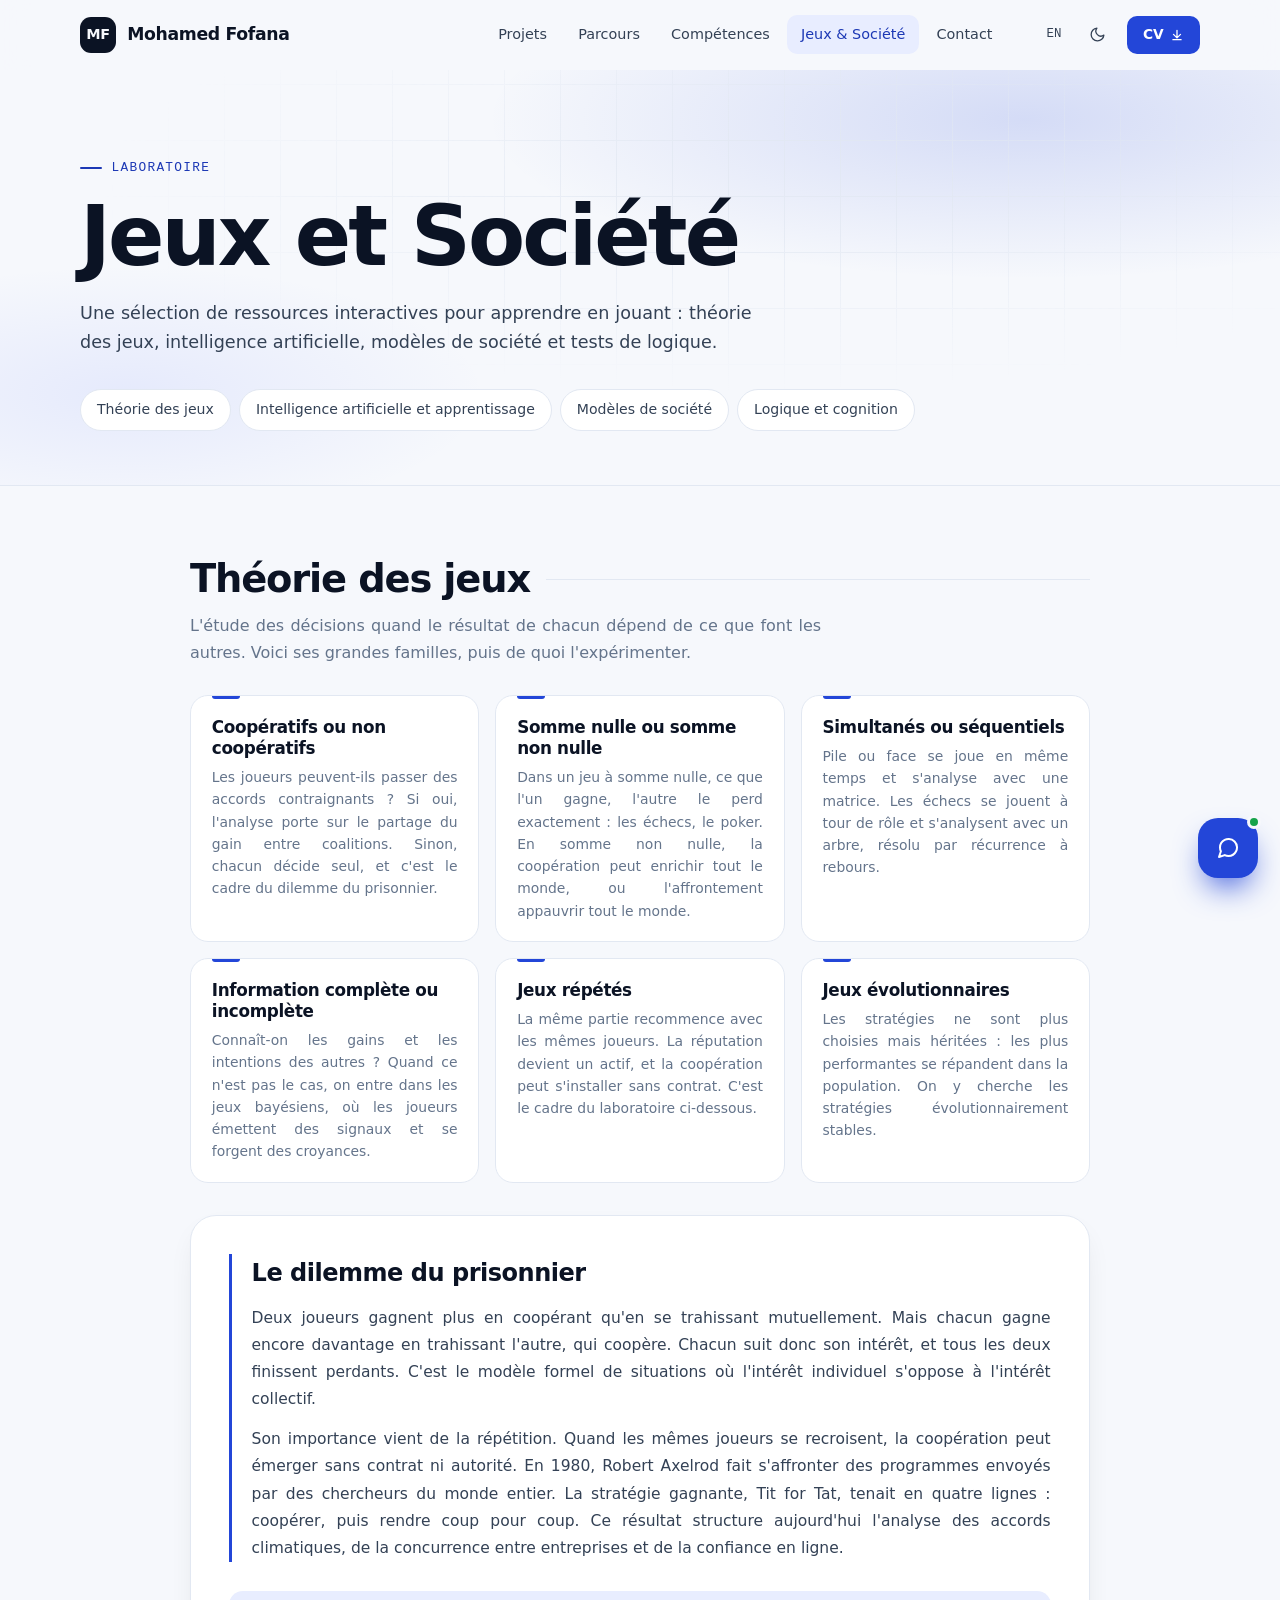
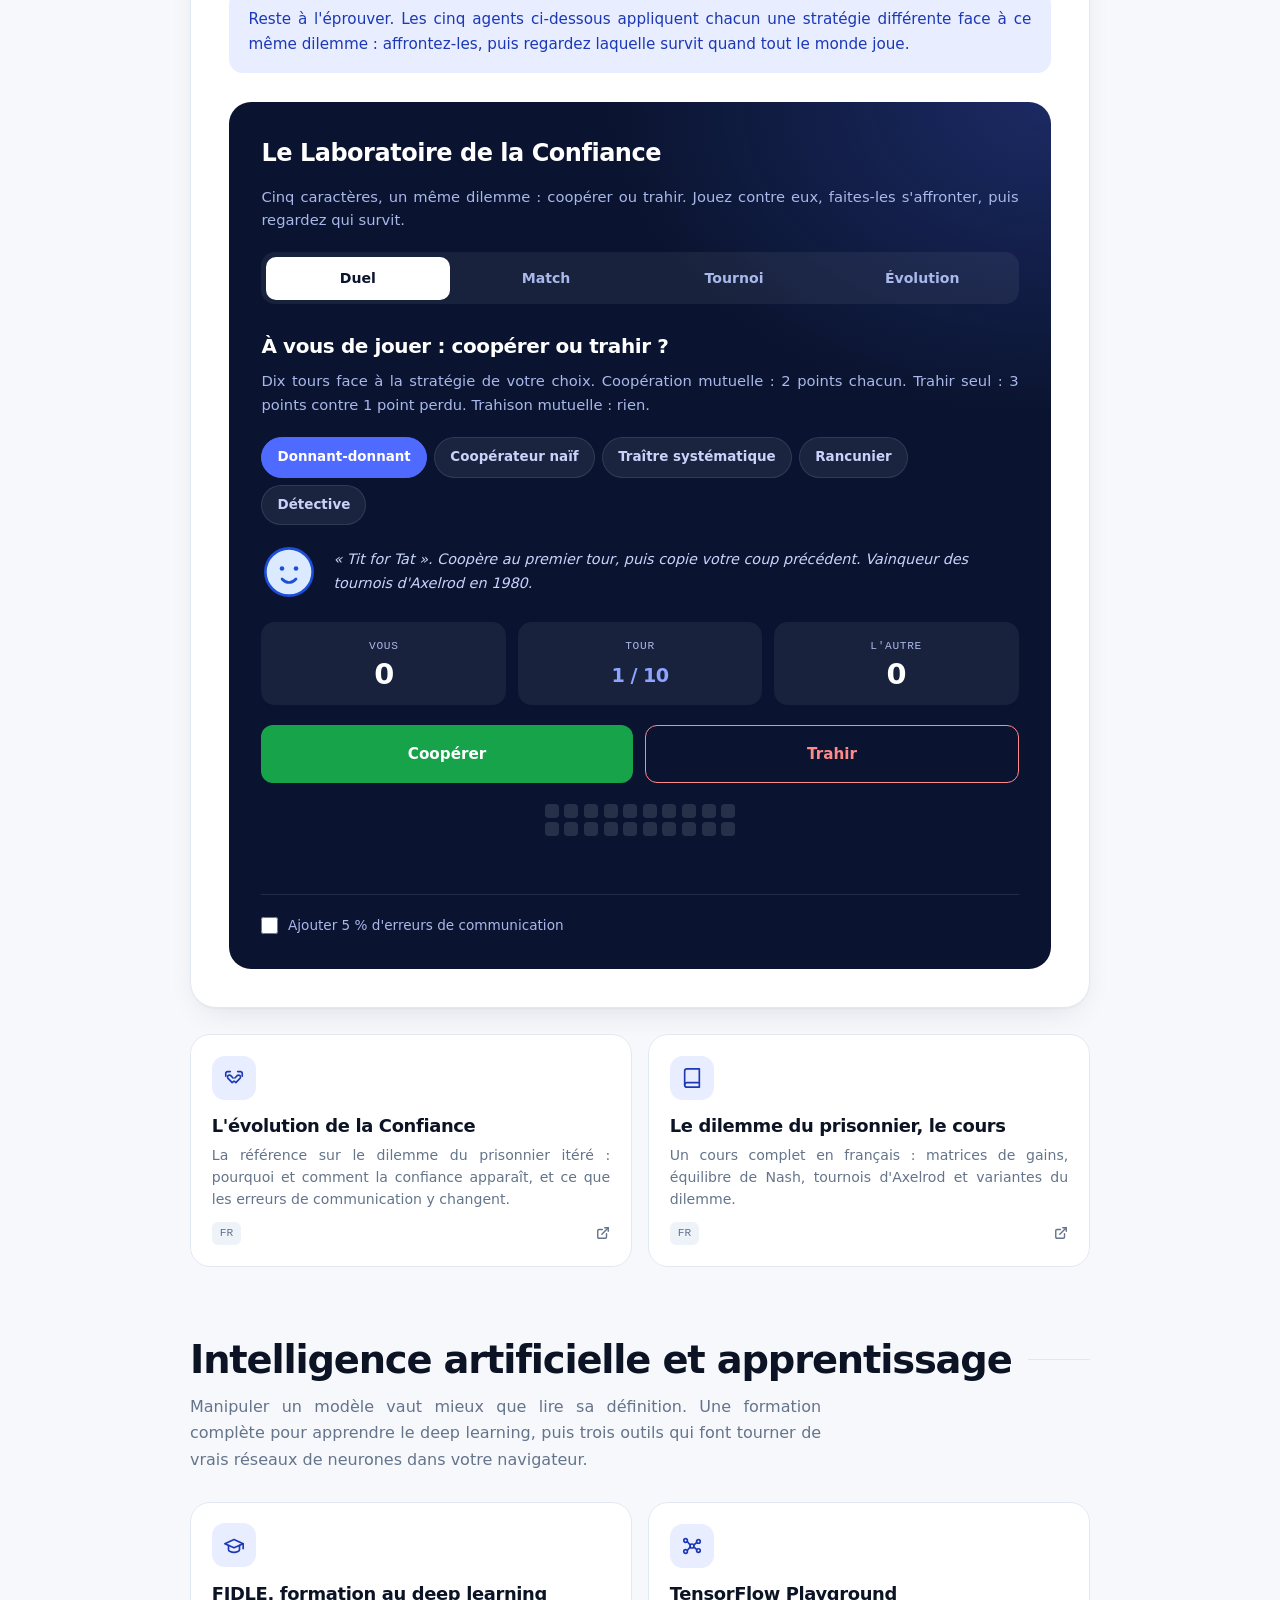
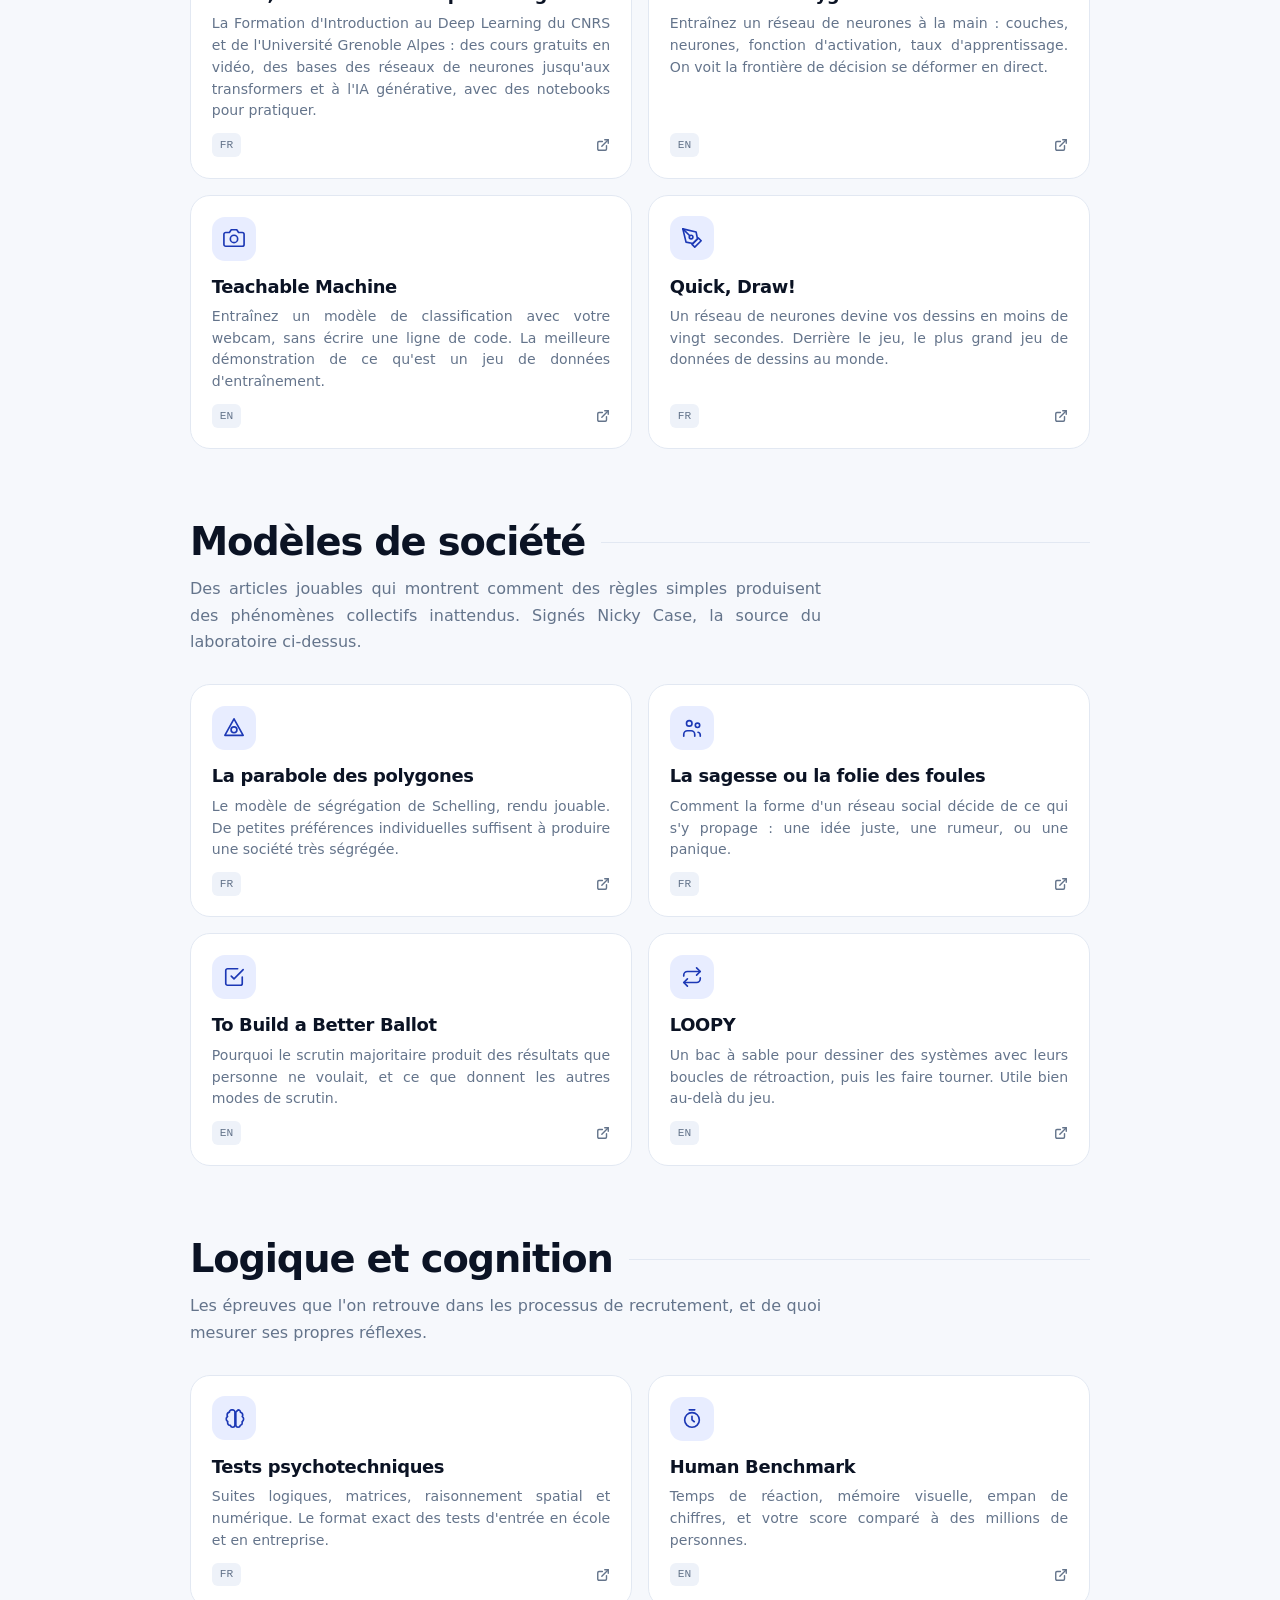
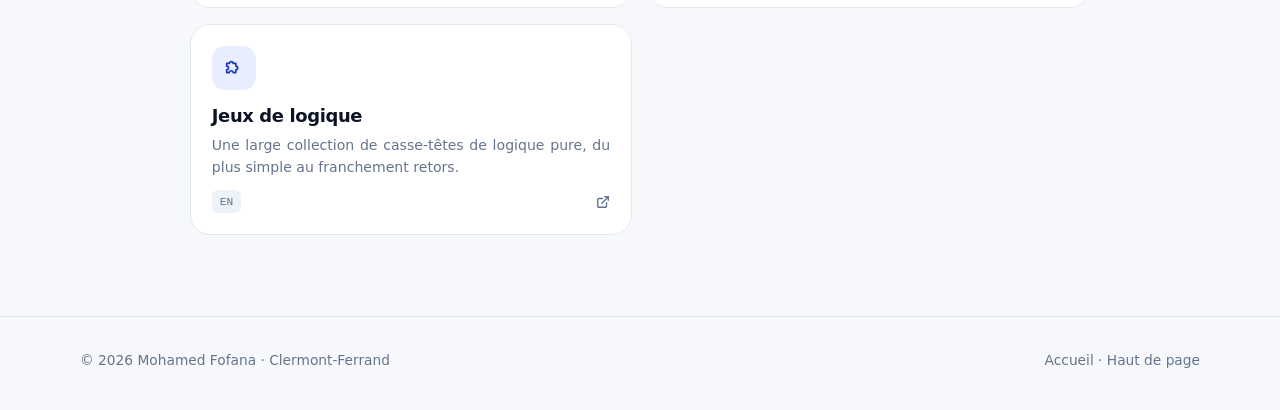
==== commit b3710332: "Présentation : intelligence artificielle ; deep learning acquis, apprentissage par renforcement en c" ====
--- a/jeux.html
+++ b/jeux.html
@@ -8,7 +8,7 @@
        sur cette page seulement : jeux.js dessine les barres du tournoi avec des largeurs calculées. -->
   <meta http-equiv="Content-Security-Policy" content="default-src 'self'; script-src 'self'; style-src 'self' 'unsafe-inline' https://fonts.googleapis.com; font-src https://fonts.gstatic.com; img-src 'self' data:; connect-src 'self' https://adia-backend.vercel.app; media-src 'none'; frame-src 'none'; worker-src 'none'; object-src 'none'; base-uri 'self'; form-action 'self'; upgrade-insecure-requests" />
   <meta name="referrer" content="strict-origin-when-cross-origin" />
-  <script src="init.js?v=14"></script>
+  <script src="init.js?v=15"></script>
   <meta name="color-scheme" content="light dark" />
   <title>Jeux &amp; Société — Mohamed Fofana</title>
 
@@ -34,8 +34,8 @@
   <link rel="preconnect" href="https://fonts.googleapis.com" />
   <link rel="preconnect" href="https://fonts.gstatic.com" crossorigin />
   <link rel="stylesheet" href="https://fonts.googleapis.com/css2?family=Bricolage+Grotesque:opsz,wght@12..96,400..800&amp;family=Inter:wght@400;500;600&amp;family=JetBrains+Mono:wght@400;500&amp;display=swap" />
-  <link rel="stylesheet" href="site.css?v=14" />
-  <link rel="stylesheet" href="jeux.css?v=14" />
+  <link rel="stylesheet" href="site.css?v=15" />
+  <link rel="stylesheet" href="jeux.css?v=15" />
 </head>
 <body>
 
@@ -362,9 +362,9 @@
     </div>
   </footer>
 
-  <script src="chat.js?v=14"></script>
-  <script src="app.js?v=14"></script>
-  <script src="site.js?v=14"></script>
-  <script src="jeux.js?v=14"></script>
+  <script src="chat.js?v=15"></script>
+  <script src="app.js?v=15"></script>
+  <script src="site.js?v=15"></script>
+  <script src="jeux.js?v=15"></script>
 </body>
 </html>
